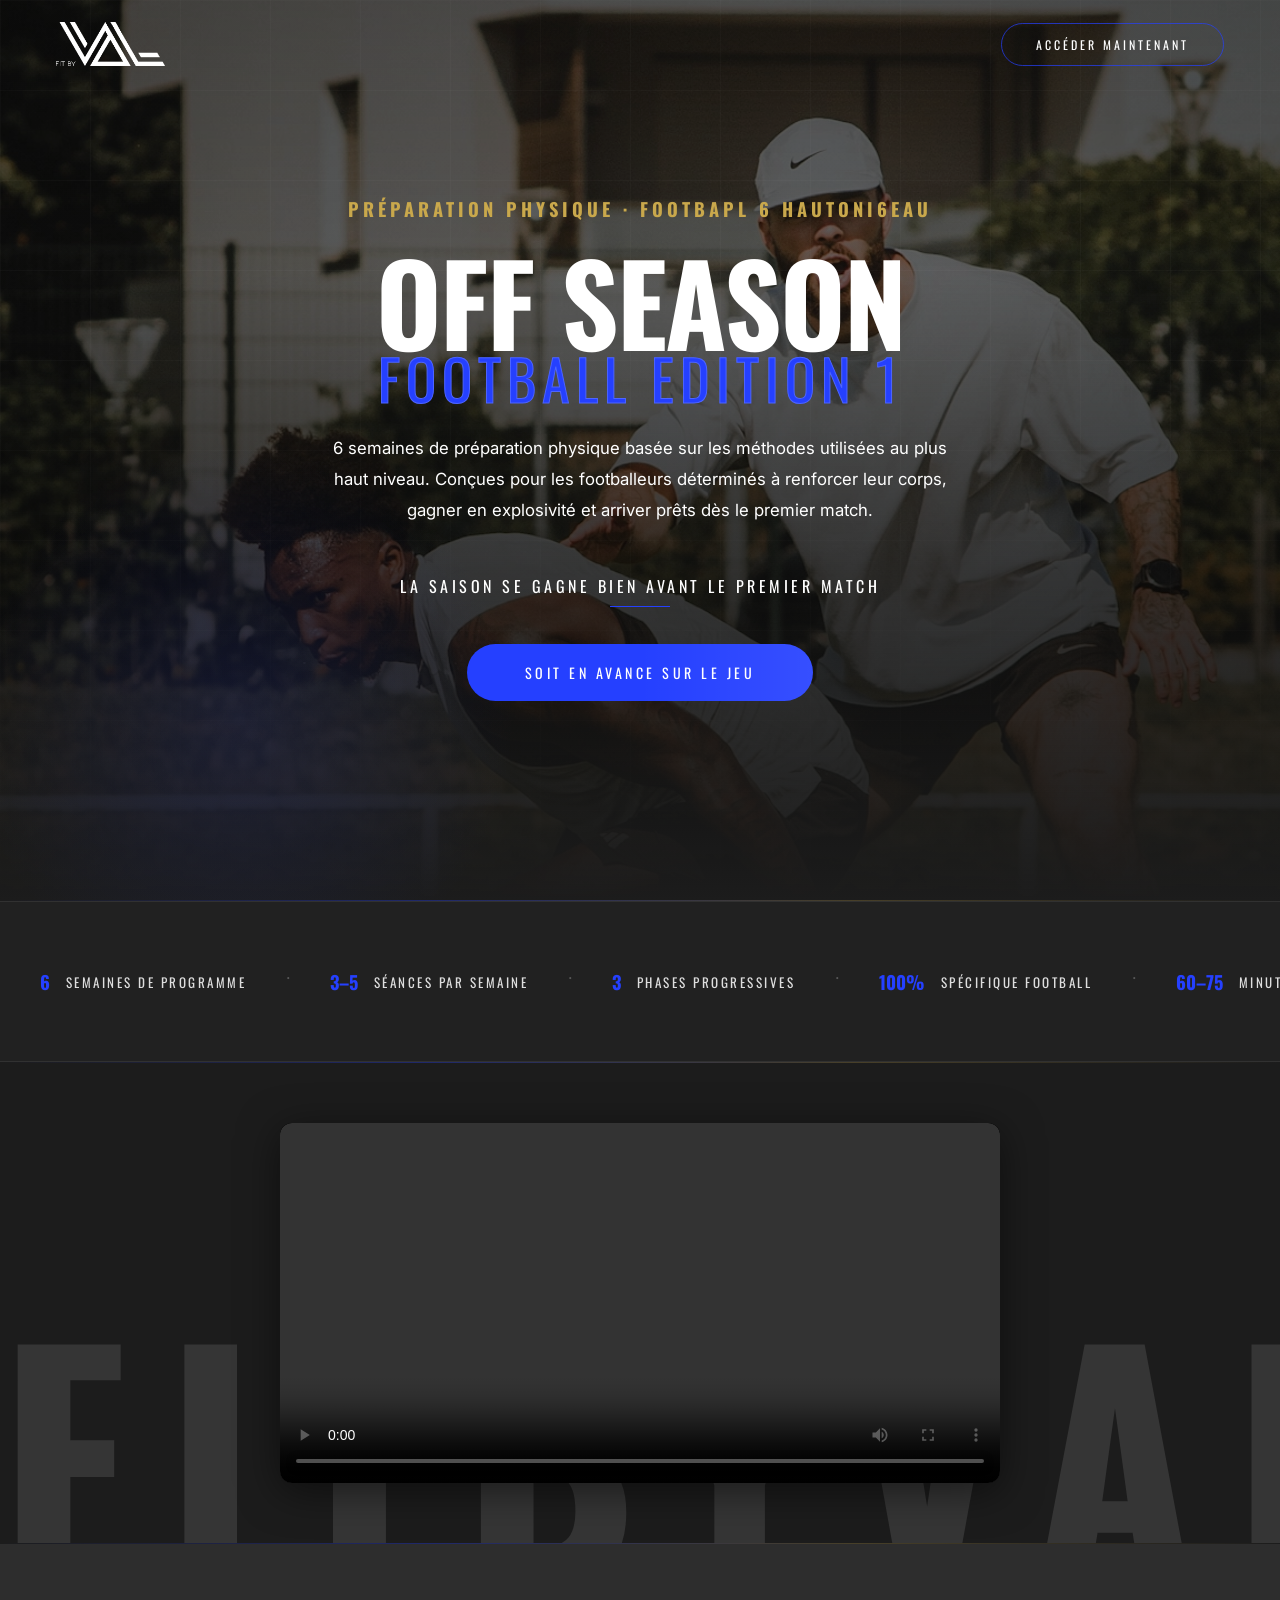
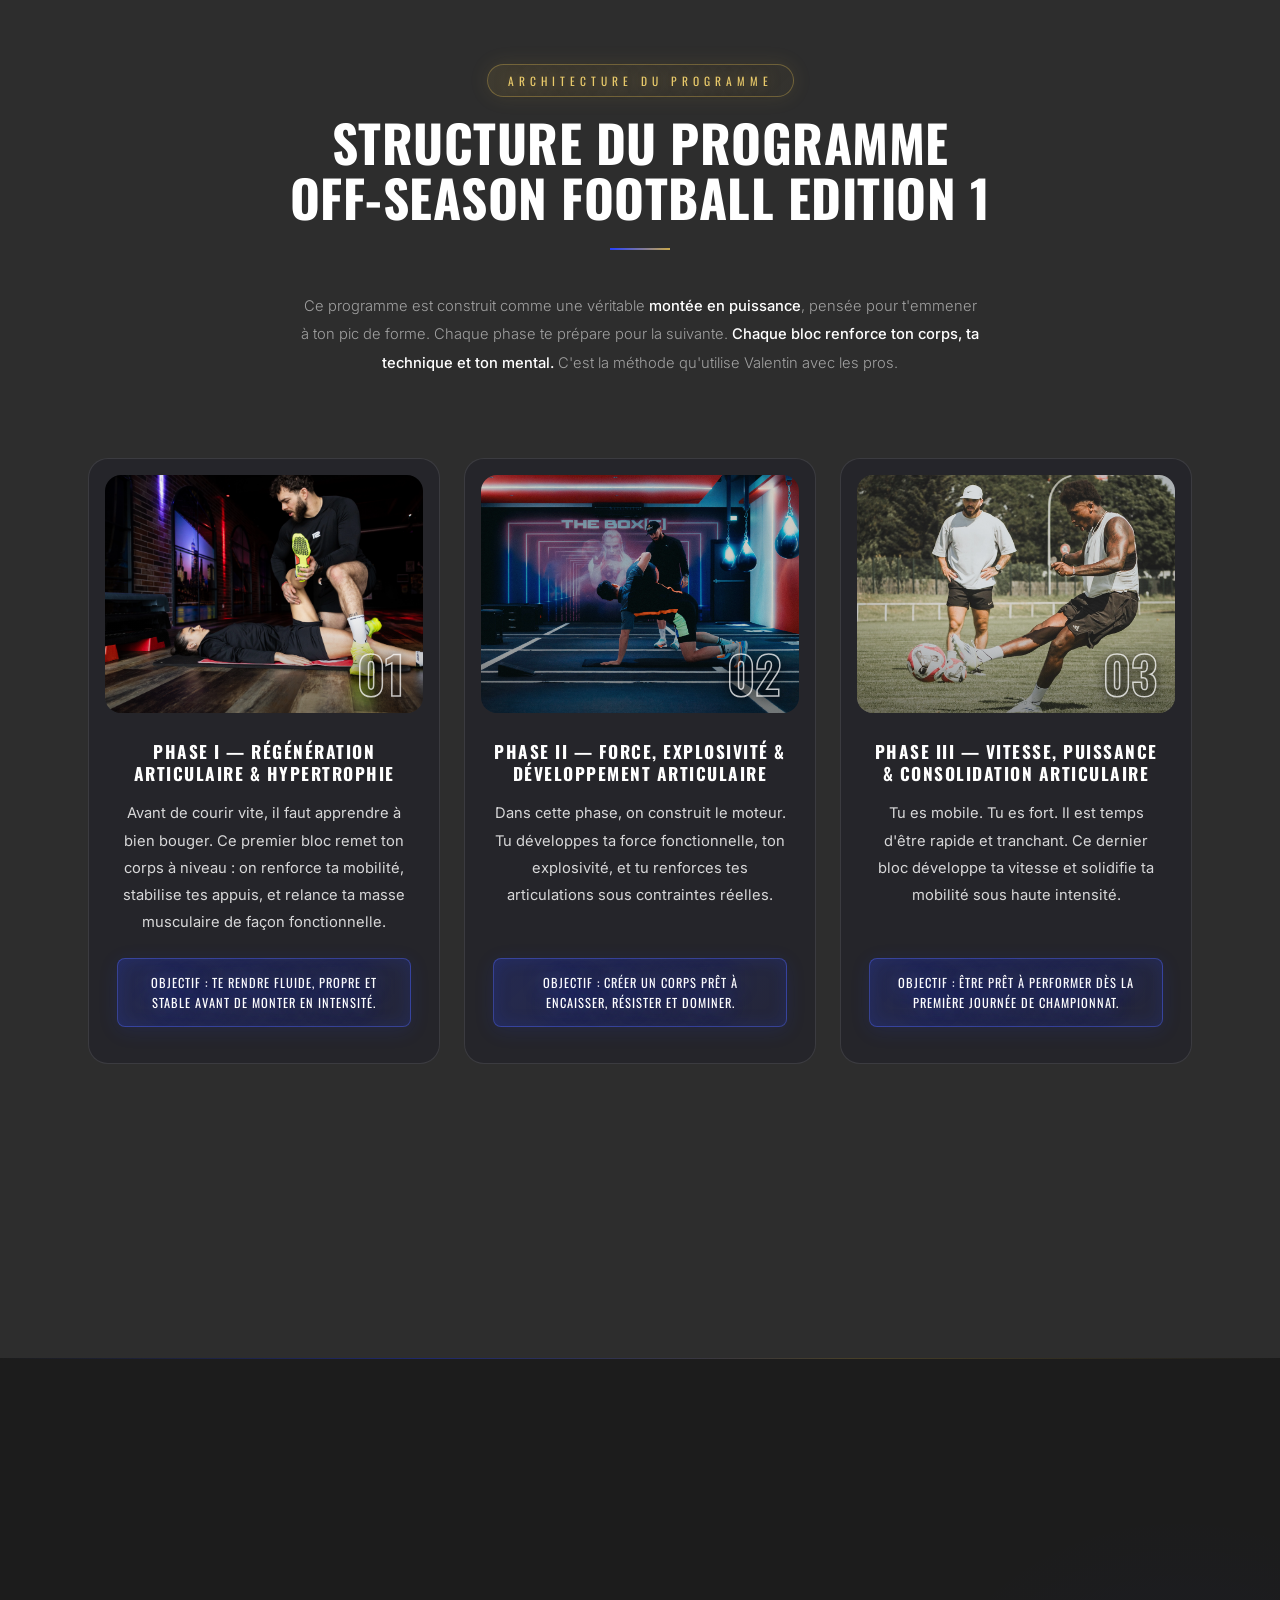
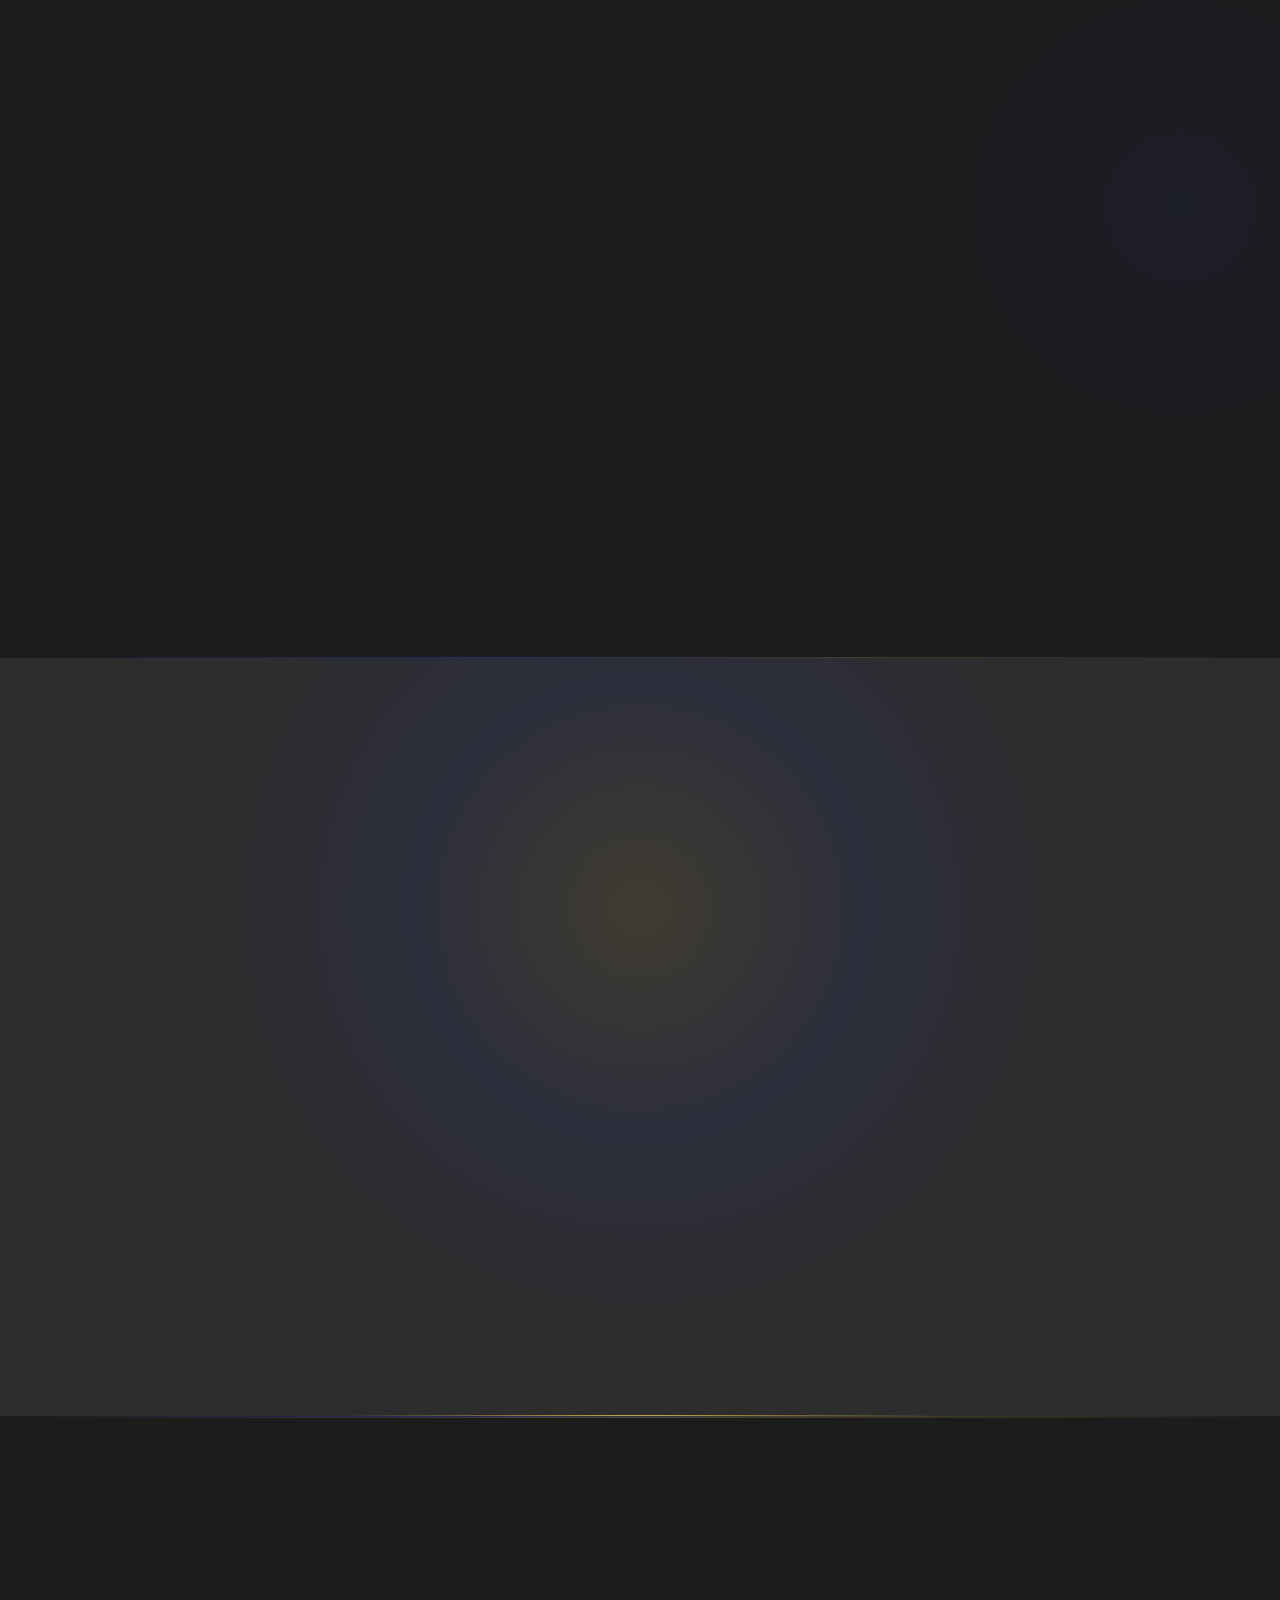
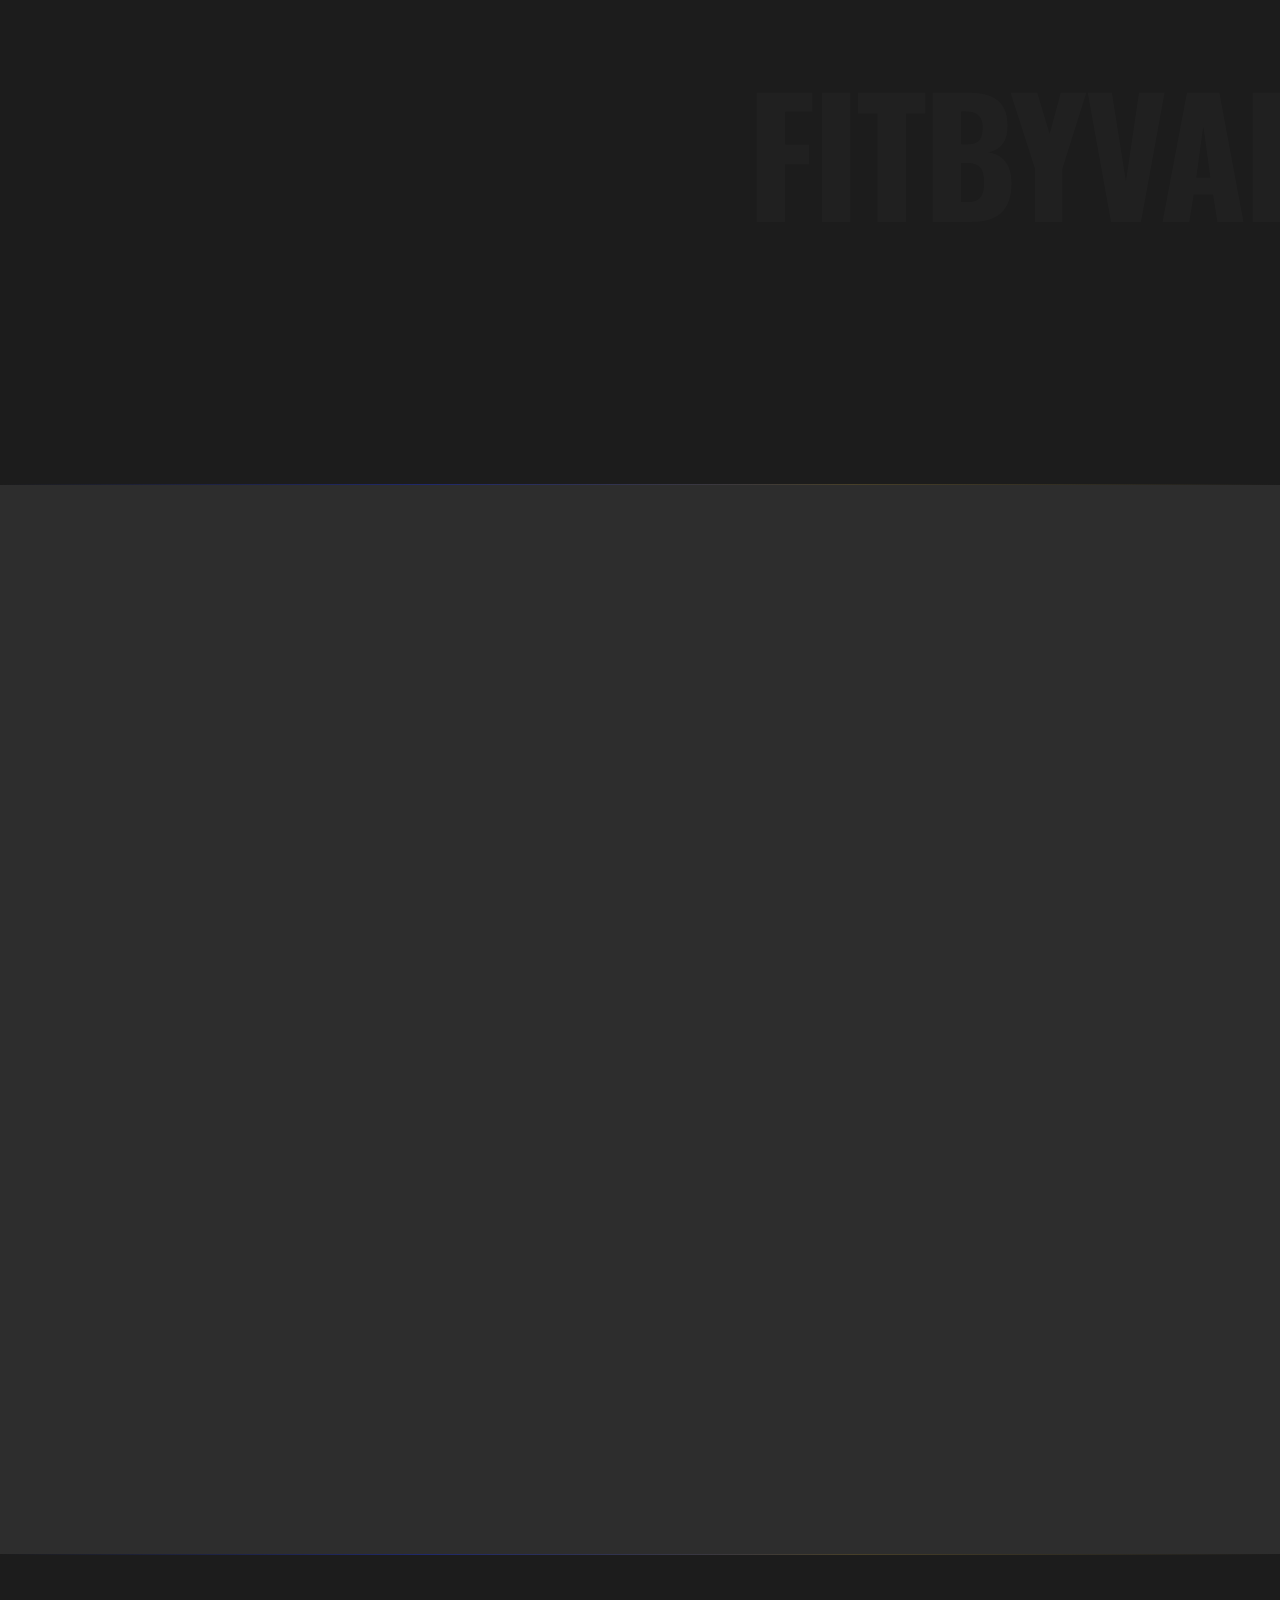
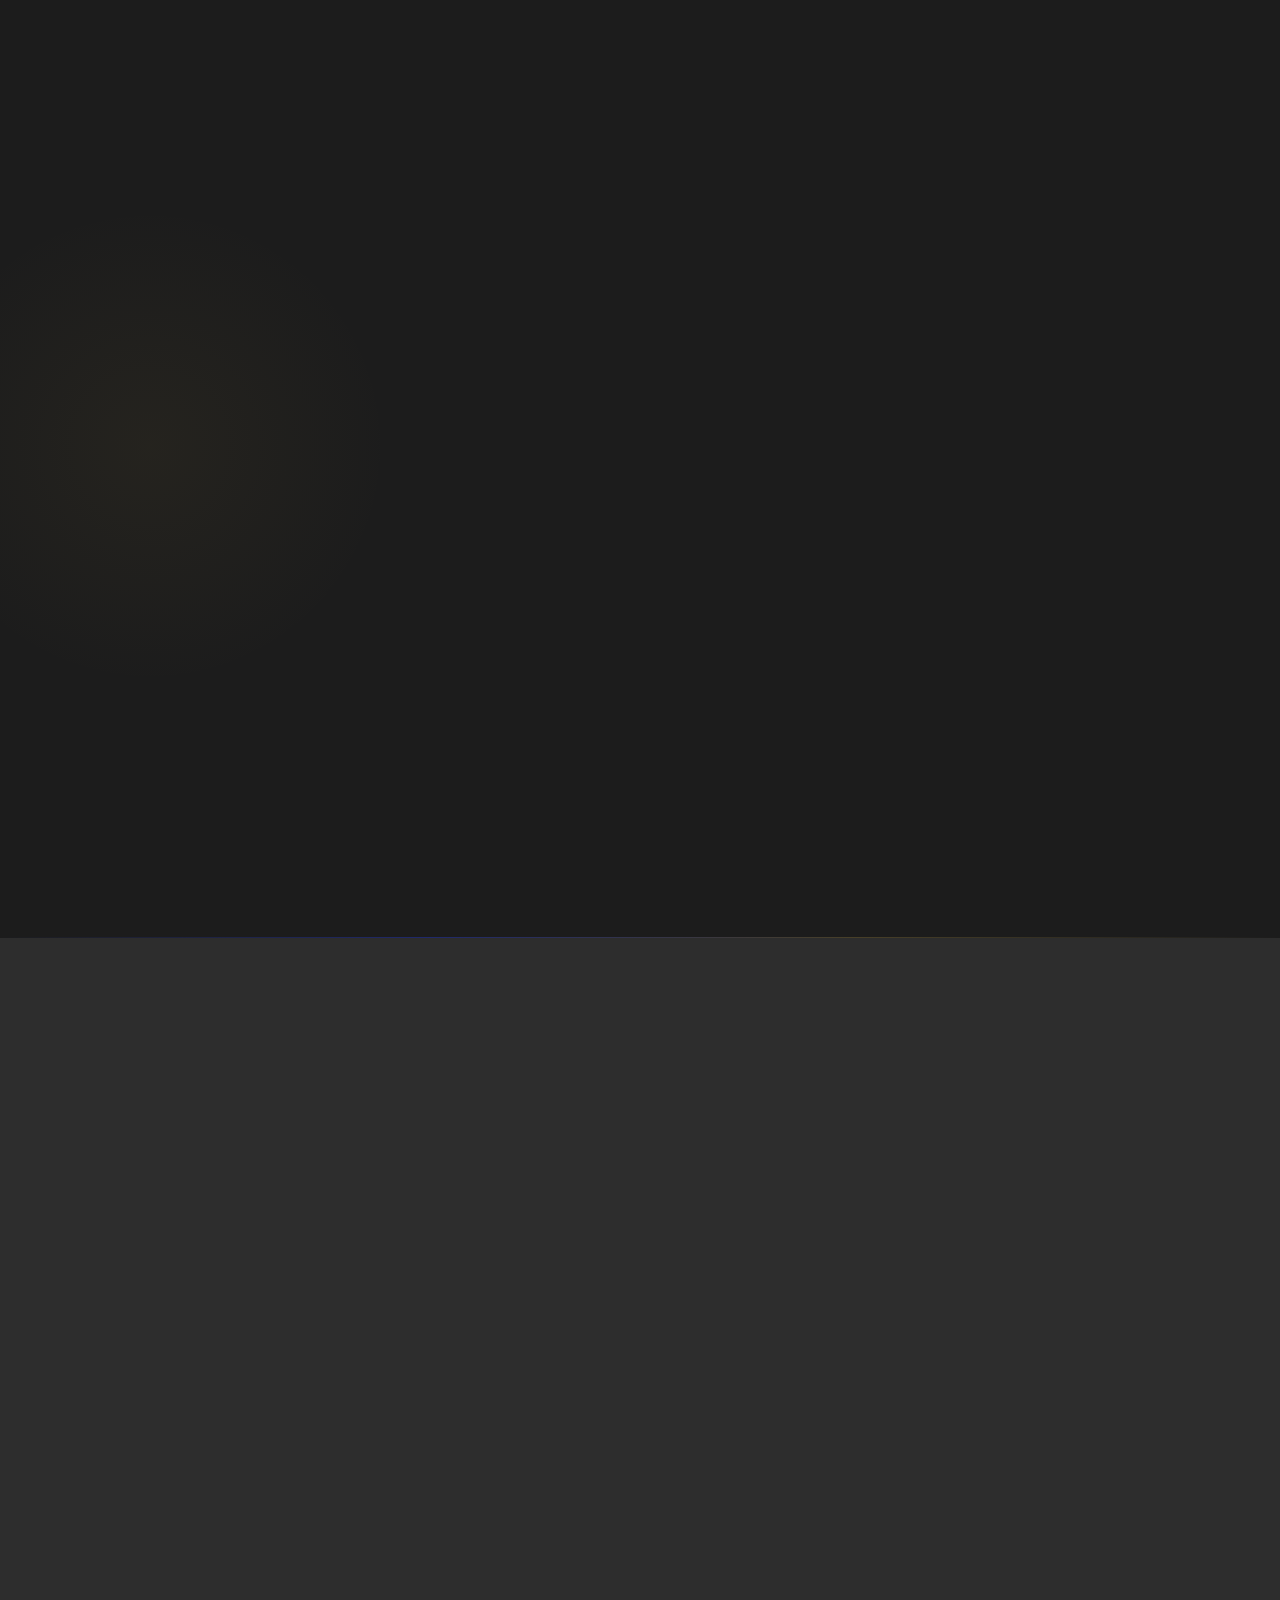
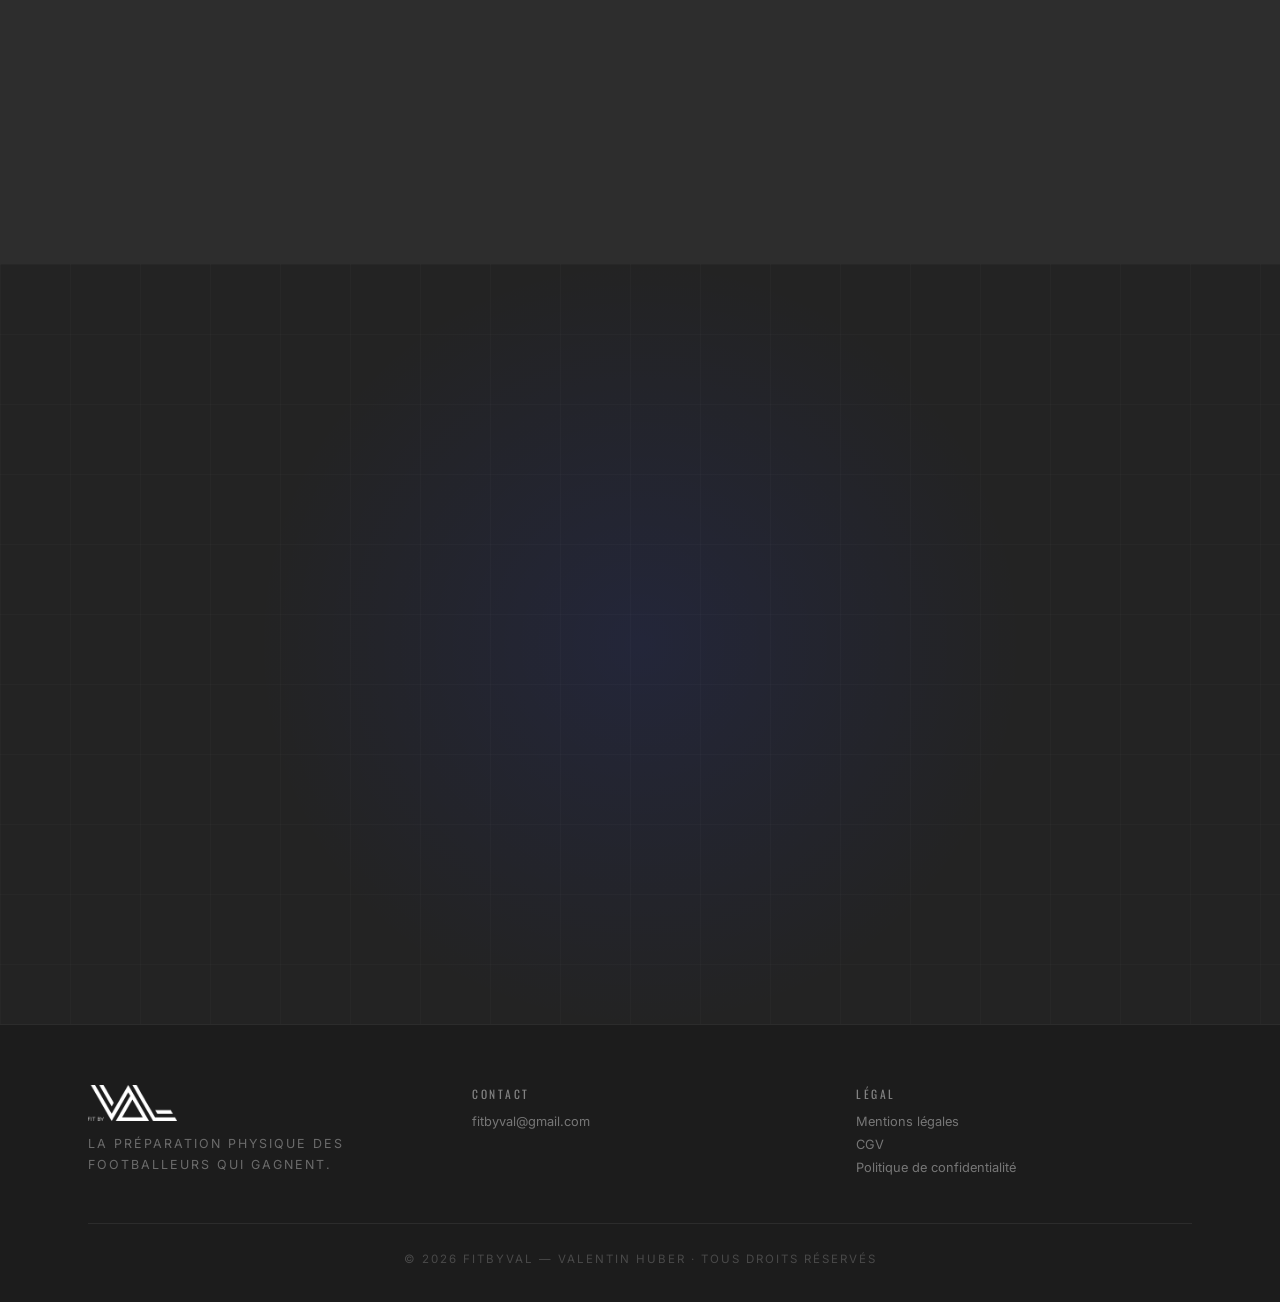
==== index.html @ 477895a4 "Initial commit — FITBYVAL OFF-SEASON Football Edition 1 Landing page complète avec HTML/CSS/JS, page" ====
<!DOCTYPE html>
<html lang="fr">
<head>
  <meta charset="UTF-8">
  <meta name="viewport" content="width=device-width, initial-scale=1.0">
  <title>OFF-SEASON Football Edition 1 — Programme Préparation Physique | FITBYVAL</title>
  <meta name="description" content="6 semaines de préparation physique football basée sur les méthodes des pros. Explosivité, force et vitesse pour dominer dès le premier match. La méthode FITBYVAL de Valentin Huber.">
  <link rel="canonical" href="https://fitbyval.com/">

  <!-- Open Graph -->
  <meta property="og:type" content="product">
  <meta property="og:title" content="OFF-SEASON Football Edition 1 — FITBYVAL">
  <meta property="og:description" content="6 semaines de préparation physique football. La méthode utilisée par des pros comme Mamadou Sarr (Chelsea) et Abakar Sylla. Explosivité, force et vitesse.">
  <meta property="og:image" content="https://fitbyval.com/fitbyval-preparation-physique-football.webp">
  <meta property="og:url" content="https://fitbyval.com/">
  <meta property="og:site_name" content="FITBYVAL">
  <meta property="og:locale" content="fr_FR">

  <!-- Twitter Card -->
  <meta name="twitter:card" content="summary_large_image">
  <meta name="twitter:title" content="OFF-SEASON Football Edition 1 — FITBYVAL">
  <meta name="twitter:description" content="6 semaines de préparation physique football. La méthode des pros par Valentin Huber.">
  <meta name="twitter:image" content="https://fitbyval.com/fitbyval-preparation-physique-football.webp">

  <link rel="preconnect" href="https://fonts.googleapis.com">
  <link rel="preconnect" href="https://fonts.gstatic.com" crossorigin>
  <link href="https://fonts.googleapis.com/css2?family=Oswald:wght@300;400;500;600;700&family=Inter:wght@300;400;500;600&display=swap" rel="stylesheet">
  <link rel="stylesheet" href="style.css">
</head>
<body>

<nav class="navbar" id="navbar">
  <a href="#" class="nav-logo"><img src="fit-by-val-logo.webp" alt="FitByVal" class="nav-logo-img"></a>
  <a href="https://fitbyval.podia.com/off-season-football-edition-1/buy" class="nav-cta">Accéder maintenant</a>
</nav>

<!-- ===== HERO ===== -->
<section class="hero">
  <div class="hero-bg"></div>
  <div class="hero-overlay"></div>
  <div class="hero-content">
    <p class="hero-eyebrow">Préparation Physique &middot; Football &middot; Haut Niveau</p>
    <h1 class="hero-title">
      OFF SEASON
      <span class="accent">Football Edition 1</span>
    </h1>
    <p class="hero-subtitle">
      6 semaines de préparation physique basée sur les méthodes utilisées au plus haut niveau. Conçues pour les footballeurs déterminés à renforcer leur corps, gagner en explosivité et arriver prêts dès le premier match.
    </p>
    <p class="hero-tagline">La saison se gagne bien avant le premier match</p>
    <div class="hero-cta-wrapper">
      <a href="https://fitbyval.podia.com/off-season-football-edition-1/buy" class="hero-cta">Soit en avance sur le jeu</a>
    </div>
  </div>
</section>

<div class="section-divider"></div>

<!-- ===== STATS TICKER ===== -->
<section class="stats-bar">
  <div class="stats-ticker">
    <div class="stats-ticker-inner">
      <span class="stats-ticker-item"><strong>6</strong>&nbsp;Semaines de programme</span>
      <span class="stats-ticker-sep">·</span>
      <span class="stats-ticker-item"><strong>3–5</strong>&nbsp;Séances par semaine</span>
      <span class="stats-ticker-sep">·</span>
      <span class="stats-ticker-item"><strong>3</strong>&nbsp;Phases progressives</span>
      <span class="stats-ticker-sep">·</span>
      <span class="stats-ticker-item"><strong>100%</strong>&nbsp;Spécifique Football</span>
      <span class="stats-ticker-sep">·</span>
      <span class="stats-ticker-item"><strong>60–75</strong>&nbsp;Minutes par séance</span>
      <span class="stats-ticker-sep">·</span>
      <span class="stats-ticker-item"><strong>∞</strong>&nbsp;Accès à vie</span>
      <span class="stats-ticker-sep">·</span>
    </div>
  </div>
</section>

<div class="section-divider"></div>

<!-- ===== INTRO VIDEO ===== -->
<section class="intro-video-section">
  <div class="container">
    <div class="intro-video-wrapper reveal">
      <video class="intro-video" controls preload="metadata" poster="">
        <source src="FACE CAM 3.mp4" type="video/mp4">
      </video>
    </div>
  </div>
</section>

<div class="section-divider"></div>

<!-- ===== STRUCTURE — Alternating editorial phases ===== -->
<section class="structure-section">
  <div class="container">

    <div class="structure-header reveal">
      <span class="section-label">Architecture du programme</span>
      <h2 class="section-title split-title">Structure du Programme<br>Off-Season Football Edition 1</h2>
      <div class="section-line center"></div>
      <p class="structure-description">
        Ce programme est construit comme une véritable <em>montée en puissance</em>, pensée pour t'emmener à ton pic de forme. Chaque phase te prépare pour la suivante. <em>Chaque bloc renforce ton corps, ta technique et ton mental.</em> C'est la méthode qu'utilise Valentin avec les pros.
      </p>
    </div>

    <div class="phases-grid">

      <div class="phase-card reveal-left reveal-delay-1">
        <div class="phase-img-wrapper">
          <img class="phase-img phase-img-1" src="fitbyval-phase1-regeneration-articulaire.webp" alt="Phase I — Régénération articulaire et hypertrophie football" loading="lazy">
          <div class="phase-number">01</div>
        </div>
        <div class="phase-content">
          <h3 class="phase-name">Phase I &mdash; Régénération Articulaire &amp; Hypertrophie</h3>
          <p class="phase-desc">Avant de courir vite, il faut apprendre à bien bouger. Ce premier bloc remet ton corps à niveau : on renforce ta mobilité, stabilise tes appuis, et relance ta masse musculaire de façon fonctionnelle.</p>
          <p class="phase-objective">Objectif : Te rendre fluide, propre et stable avant de monter en intensité.</p>
        </div>
      </div>

      <div class="phase-card reveal reveal-delay-2">
        <div class="phase-img-wrapper">
          <img class="phase-img phase-img-2" src="fitbyval-phase2-force-explosivite.webp" alt="Phase II — Force, explosivité et développement athlétique football" loading="lazy">
          <div class="phase-number">02</div>
        </div>
        <div class="phase-content">
          <h3 class="phase-name">Phase II &mdash; Force, Explosivité &amp; Développement Articulaire</h3>
          <p class="phase-desc">Dans cette phase, on construit le moteur. Tu développes ta force fonctionnelle, ton explosivité, et tu renforces tes articulations sous contraintes réelles.</p>
          <p class="phase-objective">Objectif : Créer un corps prêt à encaisser, résister et dominer.</p>
        </div>
      </div>

      <div class="phase-card reveal-right reveal-delay-3">
        <div class="phase-img-wrapper">
          <img class="phase-img phase-img-3" src="fitbyval-phase3-vitesse-puissance.webp" alt="Phase III — Vitesse, puissance et consolidation physique football" loading="lazy">
          <div class="phase-number">03</div>
        </div>
        <div class="phase-content">
          <h3 class="phase-name">Phase III &mdash; Vitesse, Puissance &amp; Consolidation Articulaire</h3>
          <p class="phase-desc">Tu es mobile. Tu es fort. Il est temps d'être rapide et tranchant. Ce dernier bloc développe ta vitesse et solidifie ta mobilité sous haute intensité.</p>
          <p class="phase-objective">Objectif : Être prêt à performer dès la première journée de championnat.</p>
        </div>
      </div>

    </div>

    <div class="phases-footer reveal">
      <p class="phases-footer-text">Fais la différence avant tout le monde</p>
      <a href="https://fitbyval.podia.com/off-season-football-edition-1/buy" class="cta-btn">Rejoins-nous maintenant</a>
    </div>

  </div>
</section>

<div class="section-divider"></div>

<!-- ===== WHY ===== -->
<section class="why-section">
  <div class="container">
    <div style="text-align:center" class="reveal">
      <span class="section-label">Les avantages</span>
      <h2 class="section-title split-title">Pourquoi choisir le programme<br>Off-Season Edition 1</h2>
      <div class="section-line center"></div>
    </div>
    <div class="why-grid">
      <div class="why-card reveal-scale">
        <div class="why-icon why-icon--green">
          <svg width="24" height="24" viewBox="0 0 24 24" fill="none" stroke="currentColor" stroke-width="2.5" stroke-linecap="round" stroke-linejoin="round"><path d="M22 11.08V12a10 10 0 1 1-5.93-9.14"/><polyline points="22 4 12 14.01 9 11.01"/></svg>
        </div>
        <h3 class="why-card-title">Méthode validée par les pros</h3>
        <p class="why-card-text">Préparation utilisée par des joueurs comme Mamadou Sarr, Abakar Sylla, Samir El Mourabet, Gaetan Weissbeck et bien d'autres.</p>
        <div class="why-card-footer">
          <span class="why-tag">Niveau élite</span>
          <span class="why-tag">Prouvé sur le terrain</span>
        </div>
      </div>
      <div class="why-card reveal-scale">
        <div class="why-icon why-icon--white">
          <svg width="24" height="24" viewBox="0 0 24 24" fill="none" stroke="currentColor" stroke-width="2" stroke-linecap="round" stroke-linejoin="round"><circle cx="12" cy="12" r="10"/><path d="M12 2a10 10 0 0 1 6.88 2.75L15 9l-3-1-3 1-3.88-4.25A10 10 0 0 1 12 2z"/><path d="M2.12 7.75L6 12l-1 4 4 2 3-2 3 2 4-2-1-4 3.88-4.25"/><path d="M6 12l3-2 3 1 3-1 3 2"/><path d="M9 10l-3 2M15 10l3 2M9 14l3 2 3-2"/></svg>
        </div>
        <h3 class="why-card-title">100% pensée pour le foot</h3>
        <p class="why-card-text">Mobilité, force, vitesse, endurance : tout est spécifique à ton poste et ton sport. Rien de générique, tout de pertinent.</p>
        <div class="why-card-footer">
          <span class="why-tag">Spécifique football</span>
          <span class="why-tag">Zéro générique</span>
        </div>
      </div>
      <div class="why-card reveal-scale">
        <div class="why-icon">
          <svg width="24" height="24" viewBox="0 0 24 24" fill="none" stroke="currentColor" stroke-width="2.5" stroke-linecap="round" stroke-linejoin="round"><rect x="3" y="3" width="7" height="7"/><rect x="14" y="3" width="7" height="7"/><rect x="14" y="14" width="7" height="7"/><rect x="3" y="14" width="7" height="7"/></svg>
        </div>
        <h3 class="why-card-title">Structuré, clair &amp; efficace</h3>
        <p class="why-card-text">Tout est fait pour que tu sois autonome, efficace et focus sur ce qui compte : être prêt physiquement et mentalement.</p>
        <div class="why-card-footer">
          <span class="why-tag">Autonomie totale</span>
          <span class="why-tag">Résultats mesurables</span>
        </div>
      </div>
    </div>
  </div>
</section>

<div class="section-divider"></div>

<!-- ===== BONUS ===== -->
<section class="bonus-section">
  <div class="bonus-spotlight"></div>
  <div class="container">
    <div class="bonus-inner">
      <div class="bonus-glass reveal-blur">
        <div class="bonus-badge-wrap">
          <span class="bonus-badge">
            <svg width="13" height="13" viewBox="0 0 24 24" fill="currentColor"><path d="M12 2l2.4 7.4H22l-6.2 4.5 2.4 7.4L12 17l-6.2 4.3 2.4-7.4L2 9.4h7.6z"/></svg>
            Bonus exclusif
          </span>
        </div>
        <h2 class="bonus-title">L'arme anti-blessure<br>pour les footballeurs</h2>
        <div class="bonus-divider"></div>
        <p class="bonus-text">
          Genoux fragiles, chevilles instables, ou encore ischios qui lâchent à la reprise ? Valentin partage tout son savoir de terrain sur les blessures les plus courantes. Comment les éviter, comment les réparer — exercices ciblés, routines précises, conseils de pros.
        </p>
        <div class="bonus-pills">
          <span class="bonus-pill">Genoux &amp; chevilles</span>
          <span class="bonus-pill">Ischios</span>
          <span class="bonus-pill">Prévention blessures</span>
          <span class="bonus-pill">Routines de récup</span>
        </div>
      </div>
    </div>
  </div>
</section>

<div class="section-divider"></div>

<!-- ===== COACH ===== -->
<section class="coach-section">
  <div class="container">
    <div class="coach-grid">
      <div class="coach-img-wrapper reveal-scale">
        <img class="coach-img" src="fitbyval-coach-valentin-huber.webp" alt="Valentin Huber — Coach préparation physique football FITBYVAL" loading="lazy">
      </div>
      <div class="reveal-right reveal-delay-2">
        <span class="coach-label">Valentin Huber — Préparateur Physique</span>
        <h2 class="coach-name split-title">Prépare-toi comme<br>un professionnel</h2>
        <div class="section-line"></div>
        <p class="coach-text">
          Depuis des années, Valentin Huber accompagne des footballeurs professionnels comme <strong>Mamadou Sarr, Abakar Sylla, Samir El Mourabet</strong> ou encore <strong>Eiji Kawashima</strong> dans leur préparation pré-saison. Pourquoi ? Parce qu'ils savent que <em>tout se joue maintenant</em>.
        </p>
        <p class="coach-text">
          Aujourd'hui, il met ce savoir au service de <strong>ta progression</strong>. Ce que tu tiens ici, c'est <strong>la méthode FITBYVAL</strong>, appliquée aux pros, rendue accessible à ceux qui ont <em>le mental pour l'appliquer</em>.
        </p>
        <p class="coach-text">Je t'invite à découvrir l'ensemble des footballeurs professionnels qui ont fait confiance à Valentin.</p>
        <blockquote class="coach-quote">&laquo;&nbsp;Le secret des pros ? Ils n'attendent pas la reprise pour se préparer.&nbsp;&raquo;</blockquote>
      </div>
    </div>
  </div>
</section>

<div class="section-divider"></div>

<!-- ===== FORMAT ===== -->
<section class="format-section">
  <div class="container">
    <div style="text-align:center" class="reveal">
      <span class="section-label">Ce qui t'attend</span>
      <h2 class="section-title split-title">Format du programme</h2>
      <div class="section-line center"></div>
      <p class="format-intro">Ce programme 100% axé <strong>prépa physique</strong> a été conçu pour te faire progresser avec des outils <strong>clairs, concrets et efficaces</strong>, directement inspirés des méthodes utilisées dans <strong>les plus grands clubs européens.</strong></p>
    </div>
    <div class="format-grid">
      <div class="format-card reveal-left reveal-delay-1">
        <div class="format-icon-wrapper">
          <svg class="format-icon" viewBox="0 0 24 24" fill="none" stroke="currentColor" stroke-width="1.5"><path d="M6 2h9l5 5v15a1 1 0 01-1 1H6a1 1 0 01-1-1V3a1 1 0 011-1z"/><path d="M14 2v6h6"/><path d="M9 13h6M9 17h4"/></svg>
        </div>
        <h3 class="format-card-title">eBook PDF complet</h3>
        <p class="format-card-text">Lisible sur smartphone, tablette ou ordinateur. Le plan complet des 6 semaines, les explications théoriques, les routines structurées, et les principes utilisés par les pros.</p>
      </div>
      <div class="format-card reveal reveal-delay-2">
        <div class="format-icon-wrapper">
          <svg class="format-icon" viewBox="0 0 24 24" fill="none" stroke="currentColor" stroke-width="1.5"><rect x="2" y="4" width="20" height="16" rx="2"/><polygon points="10,8 16,12 10,16"/></svg>
        </div>
        <h3 class="format-card-title">Tutoriels vidéo</h3>
        <p class="format-card-text">Des tutoriels vidéo pour chaque exercice : pour que tu saches exactement quoi faire, comment le faire, et à quelle intensité travailler.</p>
      </div>
      <div class="format-card reveal-right reveal-delay-3">
        <div class="format-icon-wrapper">
          <svg class="format-icon" viewBox="0 0 24 24" fill="none" stroke="currentColor" stroke-width="1.5"><path d="M12 2L2 7l10 5 10-5-10-5z"/><path d="M2 17l10 5 10-5"/><path d="M2 12l10 5 10-5"/></svg>
        </div>
        <h3 class="format-card-title">Tips &amp; astuces pro</h3>
        <p class="format-card-text">Routines de mobilité, conditionnement, activation, récupération, gestion des charges... Directement issues du haut niveau.</p>
      </div>
    </div>
    <p class="format-footer reveal">Chaque partie de l'eBook est <strong>cliquable et intuitive</strong>, te permettant de naviguer facilement entre la théorie, les vidéos et les sessions terrain.</p>
  </div>
</section>

<div class="section-divider"></div>

<!-- ===== TESTIMONIALS ===== -->
<section class="testimonials-section">
  <div class="container">
    <div style="text-align:center" class="reveal">
      <span class="section-label">Ils nous font confiance</span>
      <h2 class="section-title split-title">Faites confiance à ceux<br>qui nous font confiance</h2>
      <div class="section-line center"></div>
    </div>
    <div class="confiance-carousel reveal">
      <button class="confiance-arrow confiance-prev" aria-label="Précédent">
        <svg width="20" height="20" viewBox="0 0 24 24" fill="none" stroke="currentColor" stroke-width="2.5" stroke-linecap="round" stroke-linejoin="round"><polyline points="15 18 9 12 15 6"/></svg>
      </button>
      <div class="confiance-track-outer">
        <div class="confiance-track">
          <div class="confiance-slide">
            <div class="confiance-card">
              <div class="confiance-photo">
                <img src="abakar-sylla-rc-strasbourg.webp" alt="Abakar Sylla" loading="lazy">
              </div>
              <div class="confiance-banner">
                <div class="confiance-text">
                  <div class="confiance-name">Abakar Sylla</div>
                  <div class="confiance-club-name">RC Strasbourg Alsace</div>
                </div>
                <img src="Racing Club de Strasbourg.webp" alt="RC Strasbourg" class="confiance-club-logo">
              </div>
            </div>
          </div>
          <div class="confiance-slide">
            <div class="confiance-card">
              <div class="confiance-photo">
                <img src="mamadou-sarr-chelsea.webp" alt="Mamadou Sarr" loading="lazy">
              </div>
              <div class="confiance-banner">
                <div class="confiance-text">
                  <div class="confiance-name">Mamadou Sarr</div>
                  <div class="confiance-club-name">Chelsea Football Club</div>
                </div>
                <img src="Chelsea Football Club.webp" alt="Chelsea FC" class="confiance-club-logo">
              </div>
            </div>
          </div>
          <div class="confiance-slide">
            <div class="confiance-card">
              <div class="confiance-photo">
                <img src="gaetan-weissbeck-apollon-limassol.webp" alt="Gaetan Weissbeck" loading="lazy">
              </div>
              <div class="confiance-banner">
                <div class="confiance-text">
                  <div class="confiance-name">Gaetan Weissbeck</div>
                  <div class="confiance-club-name">Apollon Limassol FC</div>
                </div>
                <img src="Apollon Limassol Football Club.webp" alt="Apollon Limassol" class="confiance-club-logo">
              </div>
            </div>
          </div>
          <div class="confiance-slide">
            <div class="confiance-card">
              <div class="confiance-photo">
                <img src="samir-el-mourabet-rc-strasbourg.webp" alt="Samir El Mourabet" loading="lazy">
              </div>
              <div class="confiance-banner">
                <div class="confiance-text">
                  <div class="confiance-name">Samir El Mourabet</div>
                  <div class="confiance-club-name">RC Strasbourg Alsace</div>
                </div>
                <img src="Racing Club de Strasbourg.webp" alt="RC Strasbourg" class="confiance-club-logo">
              </div>
            </div>
          </div>
          <div class="confiance-slide">
            <div class="confiance-card">
              <div class="confiance-photo">
                <img src="Anthony_Caci.webp" alt="Anthony Caci" loading="lazy">
              </div>
              <div class="confiance-banner">
                <div class="confiance-text">
                  <div class="confiance-name">Anthony Caci</div>
                  <div class="confiance-club-name">FSV Mayence 05</div>
                </div>
                <img src="FSV_Mayence_05.webp" alt="FSV Mayence 05" class="confiance-club-logo">
              </div>
            </div>
          </div>
          <div class="confiance-slide">
            <div class="confiance-card">
              <div class="confiance-photo">
                <img src="Stephane_Bahoken.webp" alt="Stéphane Bahoken" loading="lazy">
              </div>
              <div class="confiance-banner">
                <div class="confiance-text">
                  <div class="confiance-name">Stéphane Bahoken</div>
                  <div class="confiance-club-name">Qyzyljar Petropavlovsk</div>
                </div>
                <img src="Qyzyljar_Petropavlovsk.webp" alt="Qyzyljar Petropavlovsk" class="confiance-club-logo">
              </div>
            </div>
          </div>
          <div class="confiance-slide">
            <div class="confiance-card">
              <div class="confiance-photo">
                <img src="Moïse Sahi Dion.webp" alt="Moïse Sahi Dion" loading="lazy" style="object-position: center 65%;">
              </div>
              <div class="confiance-banner">
                <div class="confiance-text">
                  <div class="confiance-name">Moïse Sahi Dion</div>
                  <div class="confiance-club-name">FC Annecy</div>
                </div>
                <img src="FC_Annecy.webp" alt="FC Annecy" class="confiance-club-logo">
              </div>
            </div>
          </div>
        </div>
      </div>
      <button class="confiance-arrow confiance-next" aria-label="Suivant">
        <svg width="20" height="20" viewBox="0 0 24 24" fill="none" stroke="currentColor" stroke-width="2.5" stroke-linecap="round" stroke-linejoin="round"><polyline points="9 18 15 12 9 6"/></svg>
      </button>
    </div>
  </div>
</section>

<div class="section-divider"></div>

<!-- ===== FAQ ===== -->
<section class="faq-section">
  <div class="container">
    <div style="text-align:center" class="reveal">
      <span class="section-label">Questions fréquentes</span>
      <h2 class="section-title split-title">Foire aux questions</h2>
      <div class="section-line center"></div>
    </div>
    <div class="faq-list">

      <div class="faq-item reveal-right reveal-delay-1">
        <button class="faq-question">
          <span>À qui s'adresse ce programme ?</span>
          <span class="faq-toggle">+</span>
        </button>
        <div class="faq-answer">
          <p>Ce programme est conçu pour les joueurs de foot motivés, qu'ils soient amateurs ambitieux, semi-pros ou pros, hommes ou femmes. Tu veux arriver prêt(e) physiquement, éviter les blessures et dominer dès les premiers matchs ? Ce programme est pour toi.</p>
        </div>
      </div>

      <div class="faq-item reveal-right reveal-delay-2">
        <button class="faq-question">
          <span>Quel est le rythme d'entraînement ?</span>
          <span class="faq-toggle">+</span>
        </button>
        <div class="faq-answer">
          <p>Tu auras 3 séances par semaine, réparties sur 6 semaines. Chaque séance est pensée pour maximiser ta progression sans surcharger ton emploi du temps.</p>
        </div>
      </div>

      <div class="faq-item reveal-right reveal-delay-3">
        <button class="faq-question">
          <span>Puis-je coupler le programme à mes entraînements collectifs ?</span>
          <span class="faq-toggle">+</span>
        </button>
        <div class="faq-answer">
          <p>Oui, tant que tu organises bien ta semaine. Ce programme est pensé pour être autonome, mais il peut aussi compléter une reprise en club ou un travail technique individuel.</p>
        </div>
      </div>

      <div class="faq-item reveal-right reveal-delay-4">
        <button class="faq-question">
          <span>Puis-je suivre le programme chez moi ?</span>
          <span class="faq-toggle">+</span>
        </button>
        <div class="faq-answer">
          <p>Oui, à condition d'avoir le matériel nécessaire. Tu auras besoin, selon les phases, d'haltères, kettlebells, barre, ou machines de base. Que ce soit en salle ou chez toi, tu dois pouvoir charger.</p>
        </div>
      </div>

      <div class="faq-item reveal-right reveal-delay-5">
        <button class="faq-question">
          <span>Combien de temps durent les séances ?</span>
          <span class="faq-toggle">+</span>
        </button>
        <div class="faq-answer">
          <p>Chaque séance dure environ 60 à 75 minutes. Tu auras des vidéos explicatives, des consignes claires, et un plan précis pour optimiser chaque minute passée à t'entraîner.</p>
        </div>
      </div>

      <div class="faq-item reveal-right">
        <button class="faq-question">
          <span>Combien de temps ai-je accès au programme ?</span>
          <span class="faq-toggle">+</span>
        </button>
        <div class="faq-answer">
          <p>Une fois inscrit, tu as accès à vie. Tu pourras le refaire chaque été, ou l'utiliser comme base de travail à d'autres moments de ta saison comme lors de ta trêve hivernale.</p>
        </div>
      </div>

    </div>
  </div>
</section>

<!-- ===== FINAL CTA ===== -->
<section class="final-cta" id="cta-final">
  <div class="container reveal-scale">
    <span class="section-label">C'est le moment</span>
    <h2 class="section-title">Soit en avance<br>sur le jeu</h2>
    <div class="section-line center"></div>
    <p class="final-cta-desc">Rejoins les footballeurs qui préparent leur saison avec la méthode FITBYVAL.<br>6 semaines pour transformer ton corps et dominer dès le premier match.</p>
    <a href="https://fitbyval.podia.com/off-season-football-edition-1/buy" class="final-btn">Accéder au programme — 497 €</a>
  </div>
</section>

<footer>
  <div class="container">
    <div class="footer-grid">
      <div class="footer-brand">
        <img src="fit-by-val-logo.webp" alt="FitByVal" class="footer-logo">
        <p class="footer-tagline">La préparation physique des footballeurs qui gagnent.</p>
      </div>
      <div class="footer-contact">
        <p class="footer-heading">Contact</p>
        <a href="mailto:fitbyval@gmail.com" class="footer-link">fitbyval@gmail.com</a>
      </div>
      <div class="footer-legal">
        <p class="footer-heading">Légal</p>
        <a href="mentions-legales.html" class="footer-link">Mentions légales</a>
        <a href="cgv.html" class="footer-link">CGV</a>
        <a href="confidentialite.html" class="footer-link">Politique de confidentialité</a>
      </div>
    </div>
    <div class="footer-bottom">
      <p>&copy; 2026 FITBYVAL &mdash; Valentin Huber &middot; Tous droits réservés</p>
    </div>
  </div>
</footer>


<script src="script.js"></script>
</body>
</html>
---- style.css ----
/* ===== RESET & VARIABLES ===== */
*,*::before,*::after { margin:0; padding:0; box-sizing:border-box; }

:root {
  --black:   #1c1c1c;
  --dark:    #232323;
  --darker:  #282828;
  --panel:   #212121;
  --surface: #2d2d2d;
  --white:   #ffffff;
  --accent:  #2540ff;
  --accent2: #4e65ff;
  --gold:    #c9a84c;
  --gold2:   #e5c87a;
  --muted:   rgba(255,255,255,.55);
  --border:  rgba(255,255,255,.07);
  --ease:    cubic-bezier(.25,.46,.45,.94);
  --spring:  cubic-bezier(.34,1.56,.64,1);
  --hard:    cubic-bezier(.77,0,.175,1);
}

html { scroll-behavior:smooth; font-size:16px; }

body {
  font-family:'Inter',sans-serif;
  background:var(--black);
  color:var(--white);
  overflow-x:hidden;
  -webkit-font-smoothing:antialiased;
  -moz-osx-font-smoothing:grayscale;
}

::-webkit-scrollbar { width:5px; }
::-webkit-scrollbar-track { background:var(--black); }
::-webkit-scrollbar-thumb { background:linear-gradient(var(--accent),var(--gold)); border-radius:3px; }

/* ===== KEYFRAMES ===== */
@keyframes fadeUp    { from{opacity:0;transform:translateY(50px)}    to{opacity:1;transform:none} }
@keyframes fadeIn    { from{opacity:0}                               to{opacity:1} }
@keyframes float     { 0%,100%{transform:translateY(0)} 50%{transform:translateY(-9px)} }
@keyframes pulse     { 0%,100%{box-shadow:0 0 0 0 rgba(37,64,255,.45)} 50%{box-shadow:0 0 0 22px rgba(37,64,255,0)} }
@keyframes marquee   { from{transform:translateX(0)} to{transform:translateX(-50%)} }
@keyframes marquee-video-reverse { from{transform:translateX(-50%) translateY(-50%)} to{transform:translateX(0) translateY(-50%)} }
@keyframes shimmer   { 0%{background-position:-200% center} 100%{background-position:200% center} }
@keyframes glowPulse { 0%,100%{opacity:.4} 50%{opacity:1} }
@keyframes particleFloat {
  0%   { transform:translateY(0) translateX(0);opacity:0 }
  15%  { opacity:1 }
  85%  { opacity:1 }
  100% { transform:translateY(-130px) translateX(20px);opacity:0 }
}
@keyframes lineIn    { from{width:0} to{width:60px} }
@keyframes wordIn    { from{transform:translateY(100%)} to{transform:translateY(0)} }
@keyframes borderSpin {
  from { background-position: 0% 50%; }
  to   { background-position: 200% 50%; }
}

/* ===== SCROLL PROGRESS ===== */
.scroll-progress {
  position:fixed; top:0; left:0; height:2px; z-index:9999; width:0%;
  background:linear-gradient(90deg,var(--accent),var(--gold),var(--accent2));
  background-size:200% 100%;
  animation:shimmer 3s linear infinite;
  transition:width .08s linear;
}

/* ===== MULTI-DIRECTION REVEALS ===== */
.reveal {
  opacity:0;
  transform:translateY(55px);
  transition:opacity .9s var(--ease), transform .9s var(--ease);
}
.reveal-left {
  opacity:0;
  transform:translateX(-70px);
  transition:opacity .9s var(--ease), transform .9s var(--ease);
}
.reveal-right {
  opacity:0;
  transform:translateX(70px);
  transition:opacity .9s var(--ease), transform .9s var(--ease);
}
.reveal-scale {
  opacity:0;
  transform:scale(.88);
  transition:opacity .9s var(--ease), transform .9s var(--ease);
}
.reveal-blur {
  opacity:0;
  filter:blur(14px);
  transform:translateY(25px);
  transition:opacity 1s var(--ease), transform 1s var(--ease), filter 1s var(--ease);
}

/* Clip-path curtain from left */
.reveal-clip {
  clip-path:inset(0 100% 0 0);
  transition:clip-path 1.15s var(--hard);
}
/* Clip-path curtain from right */
.reveal-clip-r {
  clip-path:inset(0 0 0 100%);
  transition:clip-path 1.15s var(--hard);
}
/* Clip-path from bottom */
.reveal-clip-up {
  clip-path:inset(100% 0 0 0);
  transition:clip-path 1s var(--hard);
}

.reveal.active,
.reveal-left.active,
.reveal-right.active,
.reveal-scale.active { opacity:1; transform:none; }

.reveal-blur.active  { opacity:1; transform:none; filter:blur(0); }

.reveal-clip.active,
.reveal-clip-r.active,
.reveal-clip-up.active { clip-path:inset(0 0 0 0); }

.reveal-delay-1 { transition-delay:.12s; }
.reveal-delay-2 { transition-delay:.26s; }
.reveal-delay-3 { transition-delay:.40s; }
.reveal-delay-4 { transition-delay:.54s; }
.reveal-delay-5 { transition-delay:.68s; }

/* ===== SPLIT TITLE ===== */
.word-wrap {
  display:inline-block;
  overflow:hidden;
  vertical-align:bottom;
}
.word {
  display:inline-block;
  transform:translateY(110%);
  transition:transform .8s var(--hard);
}
.word.active { transform:translateY(0); }

/* ===== NAVBAR ===== */
.navbar {
  position:fixed; top:0; left:0; width:100%;
  z-index:100; padding:22px 56px;
  display:flex; justify-content:space-between; align-items:center;
  transition:all .45s var(--ease);
}
.navbar.scrolled {
  background:rgba(8,8,8,.93);
  backdrop-filter:blur(24px) saturate(180%);
  padding:14px 56px;
  border-bottom:1px solid var(--border);
}
.nav-logo { text-decoration:none; display:flex; align-items:center; }
.nav-logo-img { height:44px; width:auto; object-fit:contain; transition:height .4s; }
.navbar.scrolled .nav-logo-img { height:36px; }

.nav-cta {
  font-family:'Oswald',sans-serif;
  font-size:.75rem; letter-spacing:3px; text-transform:uppercase;
  padding:12px 34px;
  border:1px solid rgba(37,64,255,.7);
  color:var(--white); text-decoration:none;
  border-radius:60px;
  position:relative; overflow:hidden;
  transition:color .4s;
}
.nav-cta::before {
  content:''; position:absolute; inset:0;
  background:var(--accent);
  transform:translateX(-102%);
  transition:transform .45s var(--hard);
  z-index:-1;
}
.nav-cta:hover::before { transform:translateX(0); }
.nav-cta:hover { border-color:var(--accent); }

/* ===== HERO ===== */
.hero {
  position:relative; min-height:100vh;
  display:flex; align-items:center; justify-content:center; text-align:center;
  overflow:hidden;
}

/* Subtle grid overlay */
.hero::before {
  content:''; position:absolute; inset:0; z-index:1;
  background-image:
    linear-gradient(rgba(255,255,255,.025) 1px, transparent 1px),
    linear-gradient(90deg, rgba(255,255,255,.025) 1px, transparent 1px);
  background-size:90px 90px;
  pointer-events:none;
}

.hero-bg {
  position:absolute; inset:0;
  background:url('fitbyval-preparation-physique-football.webp') center 40% / cover no-repeat;
  filter:brightness(.42) saturate(1.1);
  will-change:transform;
}

.hero-overlay {
  position:absolute; inset:0;
  background:linear-gradient(180deg,
    rgba(8,8,8,.2) 0%,
    rgba(8,8,8,.05) 30%,
    rgba(8,8,8,.5) 65%,
    var(--black) 100%
  );
  z-index:1;
}

/* Accent glow bottom-left */
.hero::after {
  content:''; position:absolute; bottom:-120px; left:-60px; z-index:1;
  width:600px; height:600px; border-radius:50%;
  background:radial-gradient(circle, rgba(37,64,255,.12) 0%, transparent 65%);
  pointer-events:none;
}

.hero-content {
  position:relative; z-index:2;
  max-width:940px; padding:0 36px;
  margin:0 auto;
  display:flex; flex-direction:column; align-items:center;
  text-align:center;
  width:100%;
}

.hero-eyebrow {
  font-family:'Oswald',sans-serif;
  font-size:1.15rem; letter-spacing:4px; text-transform:uppercase;
  font-weight:700; color:var(--gold); margin-bottom:26px;
  animation:fadeIn 1s .3s both;
}

.hero-title {
  font-family:'Oswald',sans-serif;
  font-size:clamp(3.2rem, 9vw, 7rem);
  font-weight:700; text-transform:uppercase;
  line-height:.93; letter-spacing:-2px;
  margin-bottom:28px;
  animation:fadeUp .9s .5s both;
}

.hero-title .accent {
  color:var(--accent);
  display:block;
  font-size:clamp(1.8rem, 4.5vw, 3.5rem);
  letter-spacing:6px; font-weight:400;
  -webkit-text-stroke:1px var(--accent2);
}

.hero-subtitle {
  font-size:1.05rem; font-weight:400; line-height:1.85;
  color:var(--white); max-width:640px; margin:0 auto 16px;
  animation:fadeUp .9s .7s both;
}

.hero-tagline {
  font-family:'Oswald',sans-serif;
  font-size:1rem; letter-spacing:3.5px; text-transform:uppercase;
  margin-top:32px; display:inline-block;
  animation:fadeUp .9s .9s both;
  position:relative;
}
.hero-tagline::after {
  content:''; position:absolute; bottom:-9px; left:50%; transform:translateX(-50%);
  width:50px; height:1px; background:var(--accent);
  animation:lineIn .6s 1.6s both;
}

.hero-price {
  font-family:'Oswald',sans-serif;
  font-size:3rem; font-weight:700;
  color:var(--white); margin-top:28px;
  animation:fadeUp .9s 1s both;
  letter-spacing:-1px;
}

.hero-cta-wrapper { margin-top:46px; animation:fadeUp .9s 1.1s both; }

.hero-cta {
  display:inline-block;
  font-family:'Oswald',sans-serif;
  font-size:.88rem; letter-spacing:3.5px; text-transform:uppercase;
  padding:18px 58px;
  background:var(--accent); color:var(--white);
  text-decoration:none; border-radius:60px;
  position:relative; overflow:hidden;
  animation:pulse 2.5s infinite 2.2s;
  transition:background .4s, box-shadow .4s;
}
.hero-cta::before {
  content:''; position:absolute; inset:0;
  background:linear-gradient(90deg, transparent 25%, rgba(255,255,255,.08) 50%, transparent 75%);
  background-size:200% 100%;
  animation:shimmer 2.5s linear infinite;
}
.hero-cta:hover {
  background:var(--accent2);
  box-shadow:0 20px 50px rgba(37,64,255,.4);
}

/* Particles */
.hero-particle {
  position:absolute; background:var(--white); border-radius:50%;
  animation:particleFloat linear infinite; pointer-events:none;
}

.scroll-indicator {
  position:absolute; bottom:44px; left:50%; transform:translateX(-50%);
  display:flex; flex-direction:column; align-items:center; gap:9px;
  opacity:.45; animation:float 2.2s infinite; z-index:2;
}
.scroll-indicator span {
  font-size:.58rem; letter-spacing:4px; text-transform:uppercase;
}
.scroll-line {
  width:1px; height:44px;
  background:linear-gradient(to bottom, var(--white), transparent);
}

/* ===== GLOBAL SECTION ===== */
section { padding:120px 0; position:relative; }

.container { max-width:1200px; margin:0 auto; padding:0 48px; }

.section-label {
  font-family:'Oswald',sans-serif;
  font-size:.72rem; letter-spacing:5px; text-transform:uppercase;
  color:#e8c96a;
  margin-bottom:18px; display:inline-block;
  padding:7px 20px;
  border:1px solid rgba(201,168,76,.4);
  border-radius:40px;
  background:linear-gradient(135deg, rgba(201,168,76,.12) 0%, rgba(201,168,76,.04) 100%);
  box-shadow:0 0 20px rgba(201,168,76,.12);
  text-shadow:0 0 14px rgba(201,168,76,.5);
}

.section-title {
  font-family:'Oswald',sans-serif;
  font-size:clamp(2rem, 4vw, 3.4rem);
  font-weight:700; text-transform:uppercase;
  letter-spacing:.5px; line-height:1.08; margin-bottom:22px;
}

.section-line {
  width:60px; height:2px;
  background:linear-gradient(90deg,var(--accent),var(--gold));
  margin-bottom:42px;
}
.section-line.center { margin-left:auto; margin-right:auto; }
.section-line.animated { width:0; transition:width 1s .3s var(--ease); }
.section-line.animated.active { width:60px; }

/* Section divider */
.section-divider {
  height:1px;
  background:linear-gradient(90deg,transparent,rgba(37,64,255,.35),rgba(201,168,76,.25),transparent);
}

/* ===== STATS BAR ===== */
.stats-bar {
  background:var(--panel);
  border-top:1px solid var(--border);
  border-bottom:1px solid var(--border);
  overflow:hidden;
  padding:60px 0;
}
.stats-ticker { overflow:hidden; padding:6px 0; }
.stats-ticker-inner {
  display:inline-flex; animation:marquee 30s linear infinite reverse;
}
.stats-ticker-item {
  display:inline-flex; align-items:center; gap:10px;
  padding:0 40px;
  font-family:'Oswald',sans-serif; font-size:.82rem;
  letter-spacing:2.5px; text-transform:uppercase;
  color:rgba(255,255,255,.85); white-space:nowrap;
}
.stats-ticker-item strong { font-size:1.15rem; font-weight:700; color:var(--accent); letter-spacing:0; }
.stats-ticker-sep { color:rgba(255,255,255,.25); font-size:1rem; }

/* ===== STRUCTURE / PHASES — Alternating editorial layout ===== */
.structure-section { background:var(--surface); overflow:hidden; }

.structure-header {
  text-align:center; margin-bottom:80px;
}
.structure-description {
  font-size:.92rem; font-weight:300; line-height:1.95;
  color:var(--muted); max-width:680px; margin:0 auto;
}
.structure-description em {
  color:var(--white); font-style:normal; font-weight:500;
}

/* PHASES GRID — 3 colonnes côte à côte */
.phases-grid {
  display:grid;
  grid-template-columns:repeat(3,1fr);
  gap:24px;
}

.phase-card {
  display:flex; flex-direction:column;
  border:1px solid rgba(255,255,255,.1);
  border-radius:20px; overflow:hidden;
  background:#25252a;
  transition:all .55s var(--ease);
  perspective:1000px;
}
.phase-card:hover {
  border-color:rgba(37,64,255,.25);
  transform:translateY(-8px);
  box-shadow:0 28px 60px rgba(37,64,255,.12);
}

.phase-img-wrapper {
  position:relative; overflow:hidden;
  aspect-ratio:4/3;
  border-radius:16px;
  margin:16px 16px 0;
}
.phase-img-wrapper::after {
  content:''; position:absolute; inset:0;
  background:linear-gradient(180deg, transparent 60%, rgba(8,8,8,.38) 100%);
}
.phase-img {
  width:100%; height:100%;
  object-fit:cover; object-position:center;
  filter:brightness(.95);
  transition:transform .7s var(--ease), filter .5s;
}
.phase-img-1 { object-position:40% center; }
.phase-img-2 { object-position:center center; }
.phase-img-3 { object-position:center center; }
.phase-card:hover .phase-img { transform:scale(1.05); filter:brightness(1.02); }

.phase-content {
  padding:28px 28px 36px;
  flex:1; display:flex; flex-direction:column; text-align:center;
}

.phase-number {
  position:absolute; bottom:14px; right:18px;
  font-family:'Oswald',sans-serif;
  font-size:3.2rem; font-weight:900; line-height:1;
  color:transparent;
  -webkit-text-stroke:1.5px rgba(255,255,255,.75);
  text-stroke:1.5px rgba(255,255,255,.75);
  z-index:2;
  text-shadow:0 2px 12px rgba(0,0,0,.6);
}

.phase-name {
  font-family:'Oswald',sans-serif;
  font-size:1.08rem; font-weight:700;
  text-transform:uppercase; letter-spacing:1.5px;
  margin-bottom:16px; line-height:1.25;
}

.phase-desc {
  font-size:.92rem; font-weight:400; line-height:1.85;
  color:rgba(255,255,255,.82); margin-bottom:18px; flex:1;
}

.phase-objective {
  font-family:'Oswald',sans-serif;
  font-size:.78rem; letter-spacing:1px; text-transform:uppercase;
  color:#ffffff;
  margin-top:4px;
  padding:14px 18px;
  background:linear-gradient(135deg, rgba(37,64,255,.18) 0%, rgba(37,64,255,.07) 100%);
  border:1px solid rgba(78,101,255,.45);
  border-radius:8px;
  text-shadow:0 0 20px rgba(78,101,255,.7);
  box-shadow:0 0 18px rgba(37,64,255,.15) inset, 0 4px 20px rgba(37,64,255,.12);
  line-height:1.55;
}

/* Phases footer */
.phases-footer {
  display:flex; align-items:center; justify-content:space-between; gap:30px;
  margin-top:50px; padding:36px 48px;
  background:#1e1e1e;
  border-radius:16px;
  border:none;
}
.phases-footer-text {
  font-family:'Oswald',sans-serif;
  font-size:clamp(1rem, 1.8vw, 1.45rem);
  font-weight:700; text-transform:uppercase; letter-spacing:2px;
  color:#ffffff;
}

.cta-btn {
  display:inline-block; font-family:'Oswald',sans-serif;
  font-size:.82rem; letter-spacing:3px; text-transform:uppercase;
  padding:16px 46px; background:var(--accent);
  color:var(--white); text-decoration:none;
  border-radius:60px; white-space:nowrap;
  transition:all .45s;
}
.cta-btn:hover {
  background:var(--accent2); transform:translateY(-2px);
  box-shadow:0 14px 40px rgba(37,64,255,.35);
}

/* ===== WHY SECTION ===== */
.why-section {
  background:var(--black);
  position:relative; overflow:hidden;
}
.why-section::before {
  content:''; position:absolute; right:-200px; top:50%;
  transform:translateY(-50%);
  width:600px; height:600px; border-radius:50%;
  background:radial-gradient(circle, rgba(37,64,255,.05) 0%, transparent 70%);
  pointer-events:none;
}

.why-grid {
  display:grid; grid-template-columns:repeat(3,1fr);
  gap:28px; margin-top:64px;
}

.why-card {
  padding:44px 40px 36px;
  border:1px solid rgba(255,255,255,.12);
  background:linear-gradient(160deg, #27272e 0%, #22222a 100%);
  border-radius:16px;
  position:relative; overflow:hidden;
  display:flex; flex-direction:column; gap:0;
  text-align:center;
  transition:all .55s var(--ease);
}
.why-card::before {
  content:''; position:absolute; top:0; left:0; right:0;
  height:3px;
  background:linear-gradient(90deg, var(--accent), var(--gold));
  transform:scaleX(0); transform-origin:left;
  transition:transform .55s var(--ease);
  z-index:1;
}
.why-card:hover::before { transform:scaleX(1); }
.why-card:hover {
  border-color:rgba(37,64,255,.25);
  background:linear-gradient(160deg, #2a2a33 0%, #25263c 100%);
  transform:translateY(-8px);
  box-shadow:0 32px 70px rgba(0,0,0,.5), 0 0 0 1px rgba(37,64,255,.12);
}

.why-icon {
  width:64px; height:64px;
  display:flex; align-items:center; justify-content:center;
  border-radius:16px;
  border:1px solid rgba(37,64,255,.4);
  background:rgba(37,64,255,.08);
  color:var(--accent);
  margin:0 auto 28px;
  transition:all .4s;
}
.why-icon--green {
  border-color:rgba(34,197,94,.45);
  background:rgba(34,197,94,.1);
  color:#22c55e;
}
.why-icon--white {
  border-color:rgba(255,255,255,.3);
  background:rgba(255,255,255,.07);
  color:#fff;
}
.why-card:hover .why-icon--white {
  background:rgba(255,255,255,.13);
  border-color:rgba(255,255,255,.6);
  box-shadow:0 0 28px rgba(255,255,255,.15);
  color:#fff;
}
.why-card:hover .why-icon {
  background:rgba(37,64,255,.2);
  border-color:rgba(37,64,255,.7);
  box-shadow:0 0 28px rgba(37,64,255,.35);
  color:#7c94ff;
}
.why-card:hover .why-icon--green {
  background:rgba(34,197,94,.18);
  border-color:rgba(34,197,94,.7);
  box-shadow:0 0 28px rgba(34,197,94,.3);
  color:#4ade80;
}

.why-card-title {
  font-family:'Oswald',sans-serif;
  font-size:1.15rem; font-weight:700;
  text-transform:uppercase; letter-spacing:1.5px;
  margin-bottom:14px; color:#fff; line-height:1.2;
}
.why-card-text {
  font-size:.88rem; font-weight:400;
  line-height:1.85; color:rgba(255,255,255,.62);
  flex:1;
}

.why-card-footer {
  display:flex; flex-wrap:nowrap; justify-content:center; gap:8px;
  margin-top:24px; padding-top:20px;
  border-top:1px solid rgba(255,255,255,.07);
}
.why-tag {
  font-family:'Oswald',sans-serif;
  font-size:.62rem; letter-spacing:2px; text-transform:uppercase;
  padding:5px 12px;
  border:1px solid rgba(78,101,255,.45);
  background:rgba(37,64,255,.1);
  color:#ffffff;
  border-radius:40px;
  white-space:nowrap;
  text-shadow:0 0 10px rgba(78,101,255,.4);
}

/* ===== BONUS ===== */
.bonus-section {
  background:var(--surface); position:relative; overflow:hidden;
  padding:120px 0;
}
.bonus-spotlight {
  position:absolute; top:-200px; left:50%; transform:translateX(-50%);
  width:900px; height:900px; border-radius:50%;
  background:radial-gradient(circle, rgba(201,168,76,.12) 0%, rgba(37,64,255,.07) 35%, transparent 70%);
  pointer-events:none; z-index:0;
}
.bonus-section::after {
  content:''; position:absolute; bottom:0; left:50%; transform:translateX(-50%);
  width:600px; height:1px;
  background:linear-gradient(90deg,transparent,var(--gold),transparent);
  pointer-events:none;
}

.bonus-inner {
  text-align:center; max-width:860px; margin:0 auto; position:relative; z-index:1;
}

.bonus-glass {
  background:linear-gradient(160deg, #2a2824 0%, #23232c 55%, #242834 100%);
  border:1px solid rgba(201,168,76,.2);
  border-radius:24px;
  padding:72px 80px 60px;
  position:relative; overflow:hidden;
  box-shadow:0 0 80px rgba(201,168,76,.06), 0 40px 100px rgba(0,0,0,.6);
}
/* top shimmer ligne or */
.bonus-glass::before {
  content:''; position:absolute; top:0; left:0; right:0; height:2px;
  background:linear-gradient(90deg, transparent 0%, var(--gold) 30%, var(--accent) 70%, transparent 100%);
  background-size:200% 100%;
  animation:shimmer 4s linear infinite;
}
/* coin décoratif en glow */
.bonus-glass::after {
  content:''; position:absolute; top:-80px; right:-80px;
  width:260px; height:260px; border-radius:50%;
  background:radial-gradient(circle, rgba(201,168,76,.1) 0%, transparent 65%);
  pointer-events:none;
}

.bonus-badge-wrap {
  margin-bottom:28px;
}
.bonus-badge {
  display:inline-flex; align-items:center; gap:8px;
  font-family:'Oswald',sans-serif;
  font-size:.72rem; letter-spacing:4px; text-transform:uppercase;
  padding:10px 28px;
  background:linear-gradient(135deg, rgba(201,168,76,.15) 0%, rgba(201,168,76,.05) 100%);
  border:1px solid rgba(201,168,76,.55);
  color:var(--gold);
  border-radius:60px;
  box-shadow:0 0 24px rgba(201,168,76,.15);
}
.bonus-badge svg { color:var(--gold); flex-shrink:0; }

.bonus-title {
  font-family:'Oswald',sans-serif;
  font-size:clamp(2rem, 3.8vw, 3.2rem);
  font-weight:700; text-transform:uppercase;
  letter-spacing:.5px; line-height:1.06;
  background:linear-gradient(135deg, #fff 0%, rgba(255,255,255,.85) 40%, var(--gold) 100%);
  -webkit-background-clip:text; -webkit-text-fill-color:transparent;
  background-clip:text;
}

.bonus-divider {
  width:60px; height:2px; margin:28px auto 28px;
  background:linear-gradient(90deg, var(--accent), var(--gold));
  border-radius:2px;
}

.bonus-text {
  font-size:.95rem; font-weight:400;
  line-height:1.95; color:rgba(255,255,255,.68);
  max-width:680px; margin:0 auto 36px;
}

.bonus-pills {
  display:flex; flex-wrap:wrap; justify-content:center; gap:10px;
}
.bonus-pill {
  font-family:'Oswald',sans-serif;
  font-size:.65rem; letter-spacing:2.5px; text-transform:uppercase;
  padding:7px 18px;
  border:1px solid rgba(255,255,255,.12);
  background:rgba(255,255,255,.04);
  color:rgba(255,255,255,.55);
  border-radius:40px;
}

/* ===== COACH ===== */
.coach-section {
  background:var(--black); padding:80px 0;
  position:relative; overflow:hidden;
}
.coach-section::before {
  content:''; position:absolute; top:0; left:0; right:0; height:1px;
  background:linear-gradient(90deg,transparent,rgba(201,168,76,.3),transparent);
}
/* Large decorative text bg */
.coach-section::after {
  content:'FITBYVAL';
  position:absolute; right:-30px; top:50%; transform:translateY(-50%);
  font-family:'Oswald',sans-serif; font-size:10rem; font-weight:900; line-height:1;
  color:rgba(255,255,255,.018); letter-spacing:-4px;
  pointer-events:none; user-select:none; white-space:nowrap;
}

.coach-grid {
  display:grid; grid-template-columns:380px 1fr;
  gap:72px; align-items:center; position:relative; z-index:1;
}

.coach-img-wrapper {
  position:relative; overflow:hidden;
  aspect-ratio:3/4; border-radius:16px; flex-shrink:0;
  box-shadow:0 32px 80px rgba(0,0,0,.6), 0 0 0 1px rgba(255,255,255,.07);
}
.coach-img-wrapper::before {
  content:''; position:absolute; inset:0; z-index:1;
  background:linear-gradient(180deg, transparent 60%, rgba(8,8,8,.5) 100%);
  pointer-events:none;
}
.coach-img {
  width:100%; height:100%;
  object-fit:cover; object-position:center 15%;
  display:block; filter:brightness(1);
  transition:transform .8s var(--ease);
}
.coach-img-wrapper:hover .coach-img { transform:scale(1.04); }

.coach-label {
  font-family:'Inter',sans-serif;
  font-size:.68rem; letter-spacing:2.5px; text-transform:uppercase;
  color:var(--muted); margin-bottom:8px; font-weight:400;
}
.coach-name {
  font-family:'Oswald',sans-serif;
  font-size:clamp(1.6rem, 2.5vw, 2.1rem);
  font-weight:700; text-transform:uppercase;
  letter-spacing:1px; margin-bottom:22px; line-height:1.12;
}
.coach-text {
  font-size:.88rem; font-weight:300;
  line-height:1.9; color:var(--muted); margin-bottom:14px;
}
.coach-text strong { color:var(--white); font-weight:500; }
.coach-text em     { color:var(--white); font-style:normal; font-weight:500; }

.coach-btn {
  display:inline-block; font-family:'Oswald',sans-serif;
  font-size:.78rem; letter-spacing:2.5px; text-transform:uppercase;
  padding:14px 38px; border:1px solid rgba(37,64,255,.6);
  color:var(--white); text-decoration:none;
  border-radius:60px; margin-top:12px; overflow:hidden;
  position:relative; transition:color .4s;
}
.coach-btn::before {
  content:''; position:absolute; inset:0;
  background:var(--accent);
  transform:translateX(-102%);
  transition:transform .45s var(--hard); z-index:-1;
}
.coach-btn:hover::before { transform:translateX(0); }
.coach-btn:hover { border-color:var(--accent); }

.coach-quote {
  font-family:'Inter',sans-serif;
  font-size:.92rem; font-style:italic; font-weight:300; line-height:1.75;
  color:var(--gold); margin-top:32px;
  padding-left:22px; border-left:2px solid var(--gold);
}

/* ===== FORMAT ===== */
.format-section { background:var(--surface); }

.format-intro {
  font-size:.93rem; font-weight:300; line-height:1.9;
  color:var(--muted); max-width:740px; margin:0 auto;
}
.format-intro strong { color:var(--white); font-weight:500; }

.format-grid {
  display:grid; grid-template-columns:repeat(3,1fr);
  gap:22px; margin-top:62px;
}

.format-card {
  padding:48px 36px;
  border:1px solid rgba(255,255,255,.1);
  background:linear-gradient(145deg, #25252a 0%, #20243a 100%);
  border-radius:12px; text-align:center;
  position:relative; overflow:hidden;
  transition:all .55s var(--ease);
}
.format-card::before {
  content:''; position:absolute; top:0; left:50%; transform:translateX(-50%);
  width:0; height:2px;
  background:linear-gradient(90deg,var(--accent),var(--gold));
  transition:width .65s var(--ease);
}
.format-card:hover::before { width:100%; }
.format-card:hover {
  background:linear-gradient(145deg, rgba(255,255,255,.04) 0%, rgba(37,64,255,.05) 100%);
  border-color:rgba(37,64,255,.22);
  transform:translateY(-8px);
  box-shadow:0 24px 60px rgba(37,64,255,.1), 0 0 0 1px rgba(37,64,255,.1);
}

.format-icon-wrapper {
  width:68px; height:68px; border-radius:50%;
  background:rgba(37,64,255,.09); border:1px solid rgba(37,64,255,.18);
  display:flex; align-items:center; justify-content:center;
  margin:0 auto 30px; transition:all .4s;
}
.format-card:hover .format-icon-wrapper {
  background:rgba(37,64,255,.18); border-color:var(--accent);
  box-shadow:0 0 24px rgba(37,64,255,.25);
}
.format-icon { width:28px; height:28px; color:#ffffff; }

.format-card-title {
  font-family:'Oswald',sans-serif;
  font-size:1.1rem; font-weight:600;
  text-transform:uppercase; letter-spacing:1.5px; margin-bottom:14px;
  color:#ffffff;
}
.format-card-text {
  font-size:.86rem; font-weight:400; line-height:1.9; color:rgba(255,255,255,.78);
}
.format-footer {
  text-align:center; font-size:.88rem; font-weight:300; line-height:1.8;
  color:var(--muted); max-width:640px; margin:52px auto 0;
  padding-top:40px; border-top:1px solid var(--border);
}
.format-footer strong { color:var(--white); font-weight:500; }

/* ===== TESTIMONIALS ===== */
.testimonials-section {
  background:var(--black);
  position:relative; overflow:hidden;
}
.testimonials-section::before {
  content:''; position:absolute; left:-100px; top:50%; transform:translateY(-50%);
  width:500px; height:500px; border-radius:50%;
  background:radial-gradient(circle, rgba(201,168,76,.05) 0%, transparent 68%);
  pointer-events:none;
}

/* ===== CONFIANCE CAROUSEL ===== */
.confiance-carousel {
  position:relative; margin-top:64px;
  padding:0 60px;
}

.confiance-track-outer {
  overflow:hidden; border-radius:12px;
}

.confiance-track {
  display:flex; gap:20px;
  transition:transform .55s cubic-bezier(.25,.46,.45,.94);
  will-change:transform;
}

.confiance-slide {
  flex:0 0 calc(33.333% - 14px);
  min-width:0;
}

.confiance-card {
  border-radius:16px; overflow:hidden;
  background:#222226;
  border:1px solid rgba(255,255,255,.07);
  transition:transform .45s var(--ease), box-shadow .45s var(--ease);
}
.confiance-card:hover {
  transform:translateY(-6px);
  box-shadow:0 20px 50px rgba(0,0,0,.55);
}

.confiance-photo {
  width:100%; aspect-ratio:3/4; overflow:hidden;
}
.confiance-photo img {
  width:100%; height:100%;
  object-fit:cover; object-position:top center;
  display:block;
  transition:transform .6s var(--ease);
}
.confiance-card:hover .confiance-photo img { transform:scale(1.04); }

.confiance-banner {
  display:flex; align-items:center; justify-content:space-between;
  padding:14px 18px;
  background:#25272c;
  gap:12px;
}

.confiance-text { flex:1; min-width:0; }

.confiance-name {
  font-family:'Inter','Helvetica Neue',sans-serif;
  font-size:.92rem; font-weight:600;
  color:#fff; letter-spacing:.3px;
  white-space:nowrap; overflow:hidden; text-overflow:ellipsis;
}

.confiance-club-name {
  font-size:.72rem; font-weight:400;
  color:rgba(255,255,255,.48); letter-spacing:.2px;
  margin-top:2px;
  white-space:nowrap; overflow:hidden; text-overflow:ellipsis;
}

.confiance-club-logo {
  width:46px; height:46px; flex-shrink:0;
  object-fit:contain;
  filter:drop-shadow(0 1px 4px rgba(0,0,0,.5));
}

.confiance-arrow {
  position:absolute; top:50%; transform:translateY(-50%);
  width:44px; height:44px; border-radius:50%;
  background:rgba(255,255,255,.06); border:1px solid rgba(255,255,255,.12);
  color:#fff; cursor:pointer;
  display:flex; align-items:center; justify-content:center;
  transition:all .3s; z-index:2;
  backdrop-filter:blur(8px);
}
.confiance-arrow:hover {
  background:var(--gold); border-color:var(--gold); color:#000;
}
.confiance-prev { left:0; }
.confiance-next { right:0; }

.confiance-dots {
  display:flex; justify-content:center; gap:8px; margin-top:28px;
}
.confiance-dot {
  width:6px; height:6px; border-radius:50%;
  background:rgba(255,255,255,.2); cursor:pointer;
  transition:all .3s;
}
.confiance-dot.active {
  background:var(--gold); transform:scale(1.4);
}

/* legacy testimonial cards kept for potential reuse */
.testimonials-grid {
  display:grid; grid-template-columns:repeat(2,1fr);
  gap:30px; margin-top:64px;
}

.testimonial-card {
  padding:48px 44px;
  border:1px solid rgba(255,255,255,.1);
  background:#25252a;
  border-radius:12px; position:relative;
  transition:all .55s var(--ease);
}
.testimonial-card::before {
  content:''; position:absolute; top:0; left:0; right:0; height:2px;
  background:linear-gradient(90deg,transparent,var(--gold),transparent);
  opacity:0; transition:opacity .5s;
}
.testimonial-card:hover { border-color:rgba(201,168,76,.18); transform:translateY(-5px); }
.testimonial-card:hover::before { opacity:1; }

.testimonial-quote {
  font-family:'Oswald',sans-serif; font-size:4.5rem;
  color:var(--accent); opacity:.2; line-height:1; margin-bottom:-14px;
}
.testimonial-text {
  font-size:.87rem; font-weight:300; font-style:italic;
  line-height:1.95; color:var(--muted); margin-bottom:30px;
}
.testimonial-avatar-wrap {
  width:100%; height:220px; overflow:hidden; border-radius:8px;
  margin-bottom:24px; border:1px solid rgba(255,255,255,.08);
}
.testimonial-avatar {
  width:100%; height:100%; object-fit:cover; object-position:top center;
  display:block; transition:transform .5s var(--ease);
}
.testimonial-card:hover .testimonial-avatar { transform:scale(1.04); }
.testimonial-author { padding-top:22px; border-top:1px solid var(--border); }
.testimonial-name {
  font-family:'Oswald',sans-serif; font-size:1rem; font-weight:600;
  text-transform:uppercase; letter-spacing:2px; margin-bottom:5px;
}
.testimonial-role {
  font-size:.72rem; font-weight:300; letter-spacing:2.5px;
  text-transform:uppercase; color:var(--gold);
}

/* ===== FAQ ===== */
.faq-section { background:var(--surface); }

.faq-list { max-width:820px; margin:64px auto 0; }

.faq-item {
  background:var(--panel);
  border:1px solid var(--border);
  border-radius:12px;
  margin-bottom:8px;
  padding:0 24px;
}

.faq-question {
  width:100%; display:flex; justify-content:space-between; align-items:center;
  padding:22px 0; background:none; border:none; color:var(--white);
  font-family:'Oswald',sans-serif; font-size:1rem; font-weight:500;
  text-transform:uppercase; letter-spacing:1.5px;
  cursor:pointer; text-align:left; transition:color .3s;
}
.faq-question:hover { color:var(--accent); }
.faq-item.open .faq-question { color:var(--accent); }

.faq-toggle {
  width:28px; height:28px; border:1px solid rgba(37,64,255,.4); border-radius:50%;
  display:flex; align-items:center; justify-content:center;
  font-size:1rem; font-weight:300; color:var(--accent);
  flex-shrink:0; margin-left:24px;
  transition:transform .4s var(--spring), background .3s, border-color .3s;
}
.faq-item.open .faq-toggle {
  transform:rotate(45deg); background:var(--accent); border-color:var(--accent); color:var(--white);
}

.faq-answer {
  max-height:0; overflow:hidden;
  transition:max-height .45s var(--ease), padding .45s;
}
.faq-item.open .faq-answer { max-height:320px; padding-bottom:28px; }
.faq-answer p {
  font-size:.88rem; font-weight:300; line-height:1.9; color:var(--muted);
}

/* ===== FINAL CTA ===== */
.final-cta {
  background:var(--dark); padding:150px 0; text-align:center; position:relative; overflow:hidden;
}
.final-cta::before {
  content:''; position:absolute; top:50%; left:50%; transform:translate(-50%,-50%);
  width:800px; height:800px; border-radius:50%;
  background:radial-gradient(circle,rgba(37,64,255,.1) 0%,transparent 68%);
  animation:glowPulse 4s ease-in-out infinite;
}
/* Grid lines inside CTA */
.final-cta::after {
  content:''; position:absolute; inset:0;
  background-image:
    linear-gradient(rgba(255,255,255,.018) 1px,transparent 1px),
    linear-gradient(90deg,rgba(255,255,255,.018) 1px,transparent 1px);
  background-size:70px 70px;
  pointer-events:none;
}

.final-cta > * { position:relative; z-index:1; }
.final-cta .container { position:relative; z-index:1; }

.final-cta .section-title {
  font-size:clamp(2.8rem, 5.5vw, 5rem);
  background:linear-gradient(135deg,var(--white) 0%,rgba(255,255,255,.75) 50%,var(--accent) 100%);
  -webkit-background-clip:text; -webkit-text-fill-color:transparent;
  background-clip:text; background-size:200% auto;
  animation:shimmer 5s linear infinite;
  margin-bottom:32px;
}
.final-cta-desc {
  font-size:.93rem; font-weight:300; line-height:1.85; color:var(--muted);
  max-width:580px; margin:0 auto 54px;
}
.final-btn {
  display:inline-block; font-family:'Oswald',sans-serif;
  font-size:.98rem; letter-spacing:4px; text-transform:uppercase;
  padding:22px 68px; background:var(--accent);
  color:var(--white); text-decoration:none; border-radius:60px;
  position:relative; overflow:hidden;
  animation:pulse 2.5s infinite;
  transition:background .4s, box-shadow .4s;
}
.final-btn::before {
  content:''; position:absolute; inset:0;
  background:linear-gradient(90deg,transparent 25%,rgba(255,255,255,.08) 50%,transparent 75%);
  background-size:200% 100%; animation:shimmer 2.5s linear infinite;
}
.final-btn:hover {
  background:var(--accent2); transform:translateY(-3px);
  box-shadow:0 24px 56px rgba(37,64,255,.4);
}

/* ===== FOOTER ===== */
footer {
  padding:60px 0 36px; border-top:1px solid var(--border);
}
.footer-grid {
  display:grid; grid-template-columns:1fr 1fr 1fr;
  gap:48px; padding-bottom:40px;
  border-bottom:1px solid var(--border);
}
.footer-logo { height:36px; width:auto; margin-bottom:12px; display:block; }
.footer-tagline { font-size:.78rem; color:rgba(255,255,255,.35); line-height:1.7; }
.footer-heading {
  font-family:'Oswald',sans-serif; font-size:.72rem;
  letter-spacing:2.5px; text-transform:uppercase;
  color:rgba(255,255,255,.45); margin-bottom:12px;
}
.footer-link {
  display:block; font-size:.8rem; color:rgba(255,255,255,.4);
  text-decoration:none; margin-bottom:8px;
  transition:color .3s;
}
.footer-link:hover { color:var(--accent); }
.footer-bottom {
  text-align:center; padding-top:28px;
}
footer p {
  font-size:.72rem; letter-spacing:2px; text-transform:uppercase;
  color:rgba(255,255,255,.2);
}
@media (max-width:820px) {
  .footer-grid { grid-template-columns:1fr; gap:28px; }
}

/* ===== RESPONSIVE ===== */
@media (max-width:1024px) {
  .phase-row { grid-template-columns:1fr 1fr; min-height:420px; }
  .phase-row-body { padding:48px 44px; }
  .coach-grid { grid-template-columns:300px 1fr; gap:50px; }
  .phases-grid { grid-template-columns:1fr 1fr; }
  .format-grid { grid-template-columns:1fr 1fr; }
}

@media (max-width:820px) {
  .phases-grid { grid-template-columns:1fr; }
  .why-grid { grid-template-columns:1fr; gap:16px; }
  .coach-grid { grid-template-columns:1fr; }
  .coach-img-wrapper { aspect-ratio:16/9; }
  .format-grid { grid-template-columns:1fr; }
  .testimonials-grid { grid-template-columns:1fr; }
  .confiance-carousel { padding:0 44px; }
  .confiance-slide { flex:0 0 calc(50% - 10px); }
  .confiance-arrow { width:36px; height:36px; }
  .phases-footer { flex-direction:column; text-align:center; }
  .navbar { padding:16px 24px; }
  .container { padding:0 24px; }
  .bonus-glass { padding:50px 36px; }
  .structure-header { margin-bottom:48px; }
  .final-cta { padding:90px 0; }
  section { padding:90px 0; }
  .stats-bar { padding:0; }
}

@media (max-width:600px) {
  .hero-cta { padding:16px 42px; font-size:.82rem; }
  .hero-eyebrow { font-size:.85rem; letter-spacing:2px; }
  .final-btn { padding:18px 46px; }
  .final-cta { padding:70px 0; }
  .coach-section::after { display:none; }
  .confiance-slide { flex:0 0 calc(100% - 0px); }
  .confiance-carousel { padding:0 40px; }
  .phases-grid { grid-template-columns:1fr; }
  .format-grid { grid-template-columns:1fr; }
  .structure-header { margin-bottom:36px; }
}

/* ===================================================================
   THEME LIGHT — inversion à partir de "Architecture du programme"
   =================================================================== */
.theme-light {
  --black:  #f2f2f4;
  --dark:   #ebebed;
  --darker: #e8e8ea;
  --panel:  #ededef;
  --white:  #0a0a0a;
  --muted:  rgba(10,10,10,.62);
  --border: rgba(10,10,10,.1);
  color: #0a0a0a;
}

/* Section-level text — force dark on metallic bg */
.theme-light .section-title,
.theme-light .section-label,
.theme-light .structure-description,
.theme-light .phases-footer-text,
.theme-light .phases-footer-title,
.theme-light .coach-name,
.theme-light .coach-label,
.theme-light .coach-text,
.theme-light .coach-text li,
.theme-light .coach-text li::before,
.theme-light .format-intro,
.theme-light .format-footer,
.theme-light .final-cta-desc,
.theme-light .faq-answer p,
.theme-light .faq-item h3,
.theme-light h2,
.theme-light h3,
.theme-light p {
  color: #0a0a0a;
}
/* Muted variants */
.theme-light .structure-description,
.theme-light .format-intro,
.theme-light .format-footer,
.theme-light .final-cta-desc,
.theme-light .faq-answer p {
  color: rgba(10,10,10,.65);
}

/* Fond métallisé par variante */
.theme-light .structure-section,
.theme-light .bonus-section,
.theme-light .format-section,
.theme-light .faq-section {
  background:
    radial-gradient(ellipse at 50% 0%, rgba(255,255,255,.9) 0%, transparent 55%),
    linear-gradient(180deg, #f4f4f6 0%, #e8e8ea 100%);
}

.theme-light .why-section,
.theme-light .testimonials-section {
  background: linear-gradient(180deg, #ececee 0%, #f2f2f4 100%);
}

.theme-light .coach-section {
  background: linear-gradient(180deg, #e8e8ea 0%, #efeff1 100%);
}

.theme-light .final-cta {
  background:
    radial-gradient(ellipse at center, rgba(255,255,255,.8) 0%, transparent 60%),
    linear-gradient(135deg, #eaeaec 0%, #f2f2f4 50%, #e6e6e8 100%);
}

/* Images inchangées */
.theme-light .phase-img,
.theme-light .coach-img {
  filter:brightness(1);
}

/* ===== CARDS BLACK — palette interne inversée ===== */

/* --- STRUCTURE / PHASES (cards noires) --- */
.theme-light .phase-card {
  background:#0e0e10;
  border-color:rgba(255,255,255,.08);
  color:#fff;
}
.theme-light .phase-card:hover {
  background:#141418;
  border-color:rgba(37,64,255,.35);
  box-shadow:0 28px 60px rgba(37,64,255,.28);
}
.theme-light .phase-img-wrapper::after {
  background:linear-gradient(180deg, transparent 60%, rgba(0,0,0,.45) 100%);
}
.theme-light .phase-number {
  color:rgba(78,101,255,.5);
}
.theme-light .phase-name {
  color:#ffffff;
  text-shadow:0 0 24px rgba(78,101,255,.25);
}
.theme-light .phase-desc {
  color:rgba(255,255,255,.78);
}
.theme-light .phase-objective {
  color:var(--gold);
  border-top-color:rgba(255,255,255,.12);
  text-shadow:0 0 18px rgba(201,168,76,.2);
}

/* --- WHY (cards noires) --- */
.theme-light .why-section::before {
  background:radial-gradient(circle, rgba(37,64,255,.04) 0%, transparent 70%);
}
.theme-light .why-card {
  background:#0e0e10;
  border-color:rgba(255,255,255,.08);
}
.theme-light .why-card:hover {
  background:#141418;
  border-color:rgba(37,64,255,.3);
  box-shadow:0 24px 60px rgba(37,64,255,.22);
}
.theme-light .why-card::after {
  color:rgba(255,255,255,.04);
}
.theme-light .why-card-title {
  color:#fff;
}
.theme-light .why-card-text {
  color:rgba(255,255,255,.62);
}
.theme-light .why-icon {
  color:#4e65ff;
  border-color:rgba(78,101,255,.45);
}
.theme-light .why-card:hover .why-icon {
  background:rgba(37,64,255,.15);
  border-color:#4e65ff;
  box-shadow:0 0 22px rgba(37,64,255,.3);
}

/* --- BONUS (glass card noir) --- */
.theme-light .bonus-section::before {
  background:radial-gradient(circle,rgba(37,64,255,.06) 0%,transparent 68%);
}
.theme-light .bonus-glass {
  background:#0e0e10;
  border-color:rgba(255,255,255,.08);
}
.theme-light .bonus-title {
  color:#fff;
}
.theme-light .bonus-text {
  color:rgba(255,255,255,.65);
}
/* bonus-badge : or sur noir — garde les couleurs d'origine */
.theme-light .bonus-badge {
  color:var(--gold);
  border-color:var(--gold);
}

/* --- COACH (pas de card, texte direct sur fond clair) --- */
.theme-light .coach-section::after {
  color:rgba(10,10,10,.035);
}
.theme-light .coach-btn {
  color:#0a0a0a;
  border-color:rgba(37,64,255,.6);
}
.theme-light .coach-btn:hover {
  color:#fff;
}

/* --- FORMAT (cards noires avec teinte bleue) --- */
.theme-light .format-card {
  background:linear-gradient(145deg, #0e0e10 0%, #0c0e24 100%);
  border-color:rgba(255,255,255,.08);
}
.theme-light .format-card:hover {
  background:linear-gradient(145deg, #131318 0%, #11143a 100%);
  border-color:rgba(37,64,255,.4);
  box-shadow:0 24px 60px rgba(37,64,255,.28), 0 0 0 1px rgba(37,64,255,.15);
}
.theme-light .format-card-title {
  color:#fff;
}
.theme-light .format-card-text {
  color:rgba(255,255,255,.62);
}
.theme-light .format-icon-wrapper {
  background:rgba(37,64,255,.16);
  border-color:rgba(37,64,255,.35);
}
.theme-light .format-card:hover .format-icon-wrapper {
  background:rgba(37,64,255,.28);
  border-color:#4e65ff;
  box-shadow:0 0 24px rgba(37,64,255,.35);
}
.theme-light .format-icon {
  color:#4e65ff;
}

/* --- TESTIMONIALS (cards noires) --- */
.theme-light .testimonials-section::before {
  background:radial-gradient(circle, rgba(201,168,76,.08) 0%, transparent 68%);
}
.theme-light .testimonial-card {
  background:#0e0e10;
  border-color:rgba(255,255,255,.08);
}
.theme-light .testimonial-card:hover {
  background:#141418;
  border-color:rgba(201,168,76,.3);
}
.theme-light .testimonial-quote {
  color:#4e65ff;
  opacity:.35;
}
.theme-light .testimonial-text {
  color:rgba(255,255,255,.7);
}
.theme-light .testimonial-name {
  color:#fff;
}
.theme-light .testimonial-role {
  color:var(--gold);
}
.theme-light .testimonial-author {
  border-top-color:rgba(255,255,255,.08);
}

/* --- FAQ --- */
.theme-light .faq-question {
  color:#0a0a0a;
}
.theme-light .faq-item.open .faq-question {
  color:var(--accent);
}

/* --- FINAL CTA --- */
.theme-light .final-cta::before {
  background:radial-gradient(circle,rgba(37,64,255,.12) 0%,transparent 68%);
}
.theme-light .final-cta::after {
  background-image:
    linear-gradient(rgba(0,0,0,.035) 1px,transparent 1px),
    linear-gradient(90deg,rgba(0,0,0,.035) 1px,transparent 1px);
}
.theme-light .final-cta .section-title {
  background:linear-gradient(135deg, #0a0a0a 0%, rgba(10,10,10,.7) 50%, var(--accent) 100%);
  -webkit-background-clip:text;
  -webkit-text-fill-color:transparent;
  background-clip:text;
}
.theme-light .final-btn {
  color:#fff; /* garder texte blanc sur bouton bleu */
}

/* --- PHASES FOOTER (fond noir dans theme-light) --- */
.theme-light .phases-footer {
  background:#0a0a0a;
}
.theme-light .phases-footer-text {
  color:#ffffff;
}
.theme-light .cta-btn {
  color:#ffffff;
}

/* --- FOOTER --- */
.theme-light footer {
  border-top-color:rgba(10,10,10,.1);
}
.theme-light footer p {
  color:rgba(10,10,10,.45);
}

/* ===== INTRO VIDEO ===== */
.intro-video-section {
  padding: 60px 0;
  background: var(--black);
  position: relative;
  overflow: hidden;
}
.intro-video-section::after {
  content: 'FITBYVAL      FITBYVAL      FITBYVAL      FITBYVAL';
  position: absolute; left: 0; top: 50%;
  font-family: 'Oswald', sans-serif; font-weight: 900; line-height: 1;
  font-size: clamp(9rem, 23vw, 26rem);
  color: rgba(255,255,255,.11);
  letter-spacing: clamp(0.5rem, 3vw, 4rem);
  pointer-events: none; user-select: none; white-space: nowrap;
  animation: marquee-video-reverse 30s linear infinite;
}
.intro-video-wrapper {
  max-width: 720px;
  margin: 0 auto;
  border-radius: 12px;
  overflow: hidden;
  box-shadow: 0 8px 40px rgba(0,0,0,.5);
  background: #000;
  position: relative;
  z-index: 1;
}
@media (max-width: 820px) {
  .intro-video-wrapper { margin: 0 auto; }
  .intro-video-section::after { font-size: 5rem; }
}
.intro-video {
  width: 100%;
  display: block;
  border-radius: 12px;
}
@media (max-width: 768px) {
  .intro-video-section { padding: 40px 0; }
}
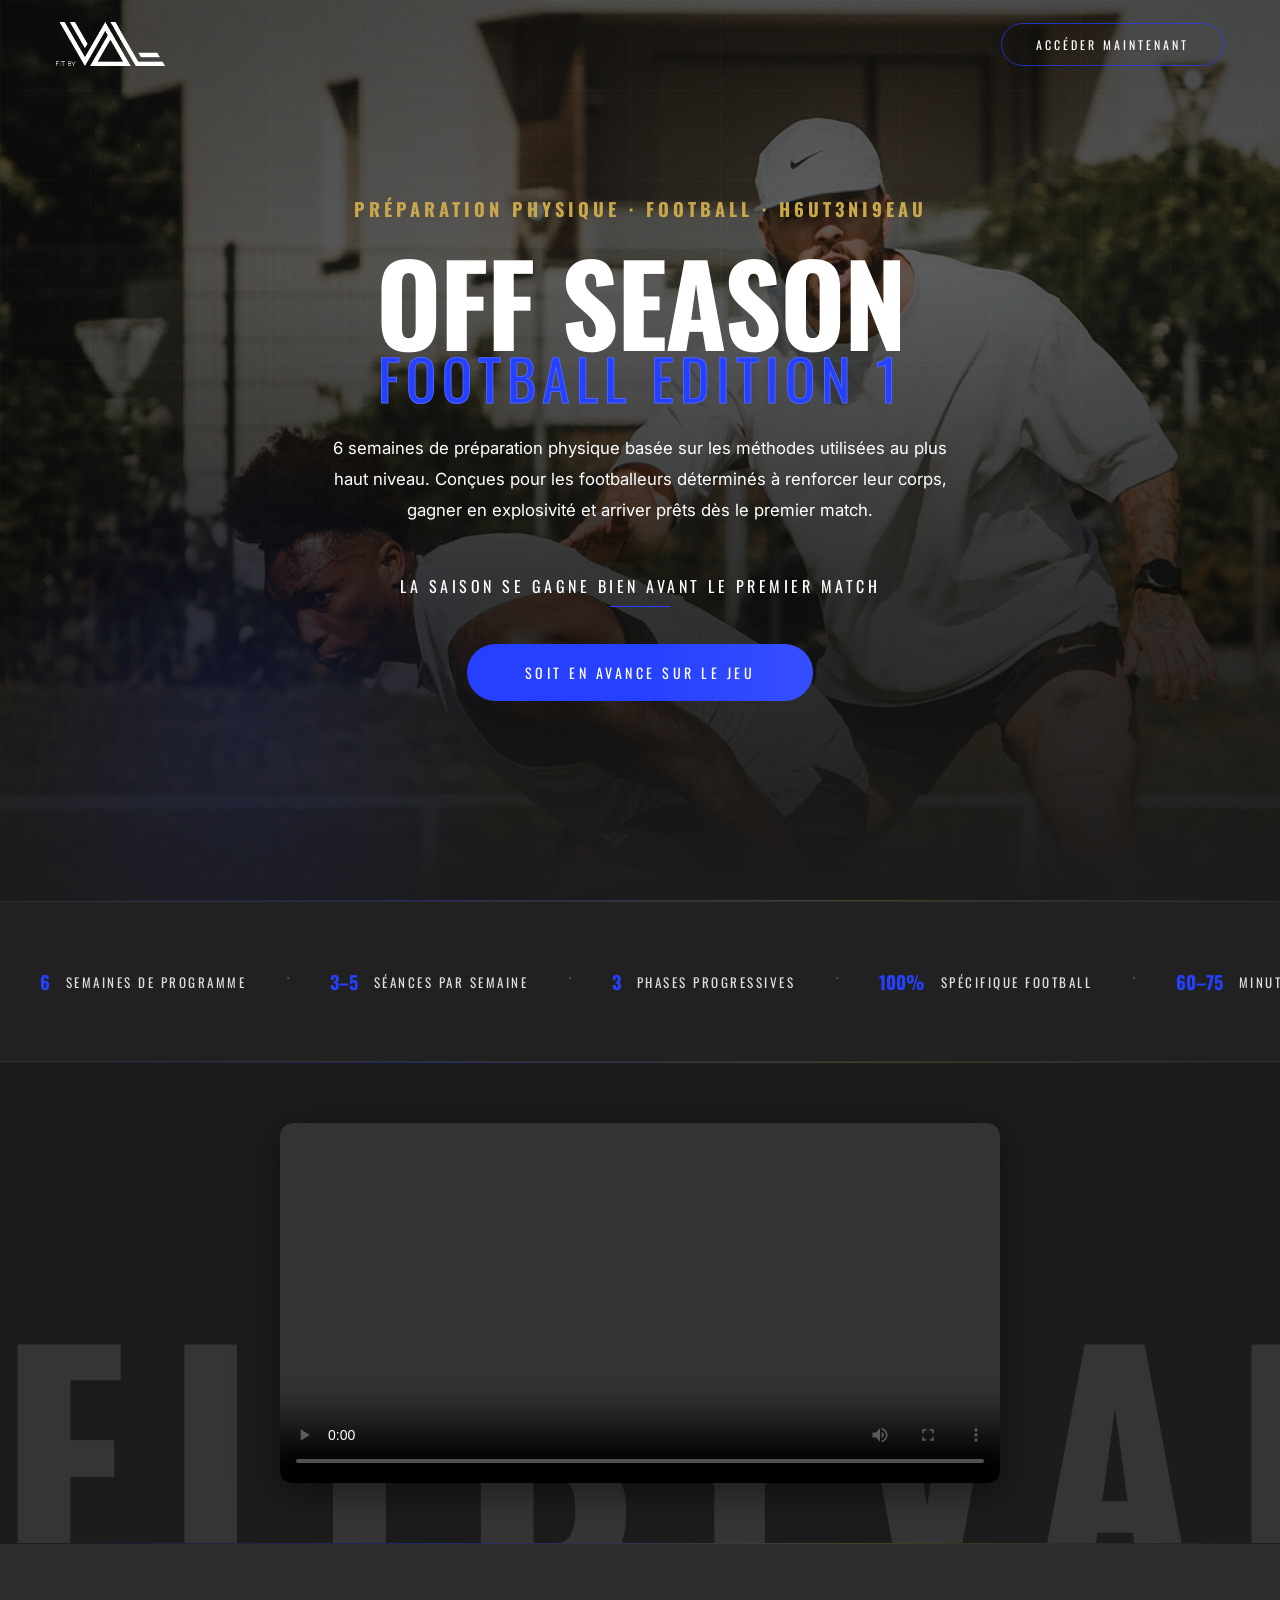
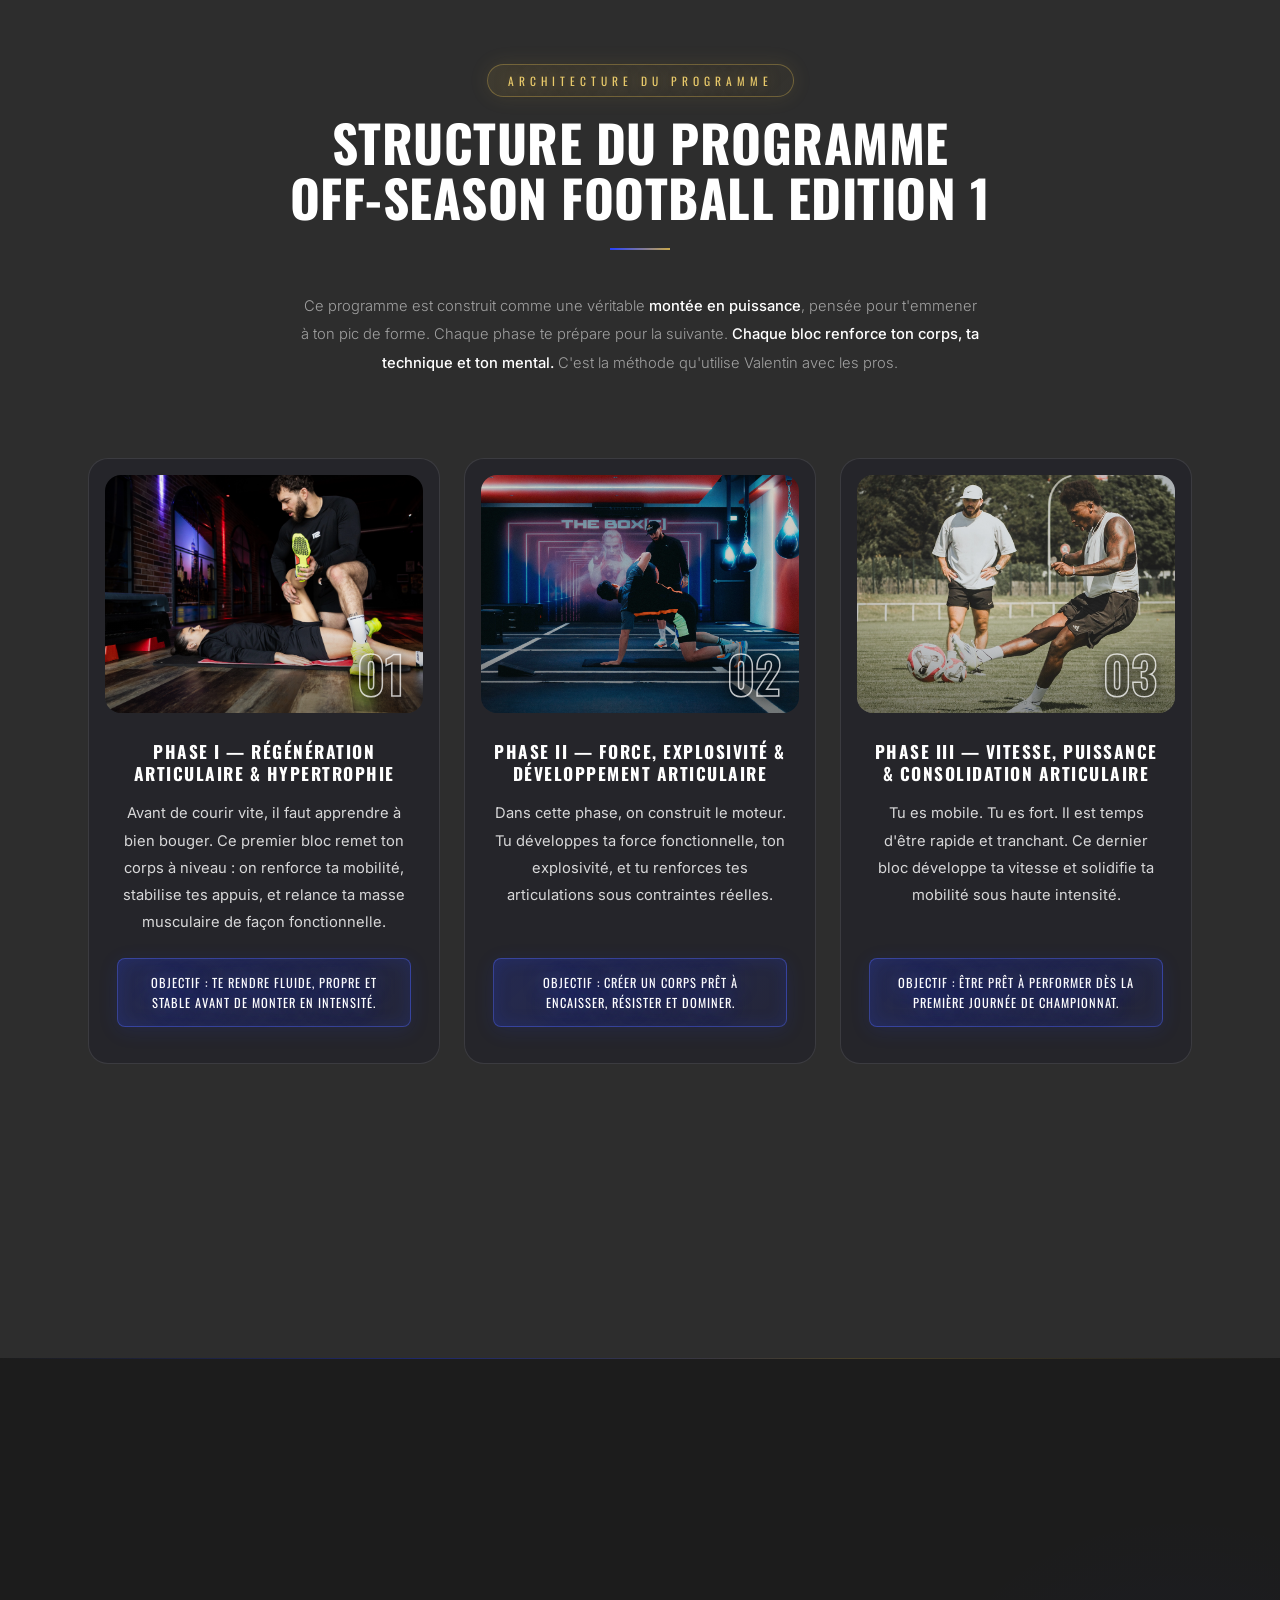
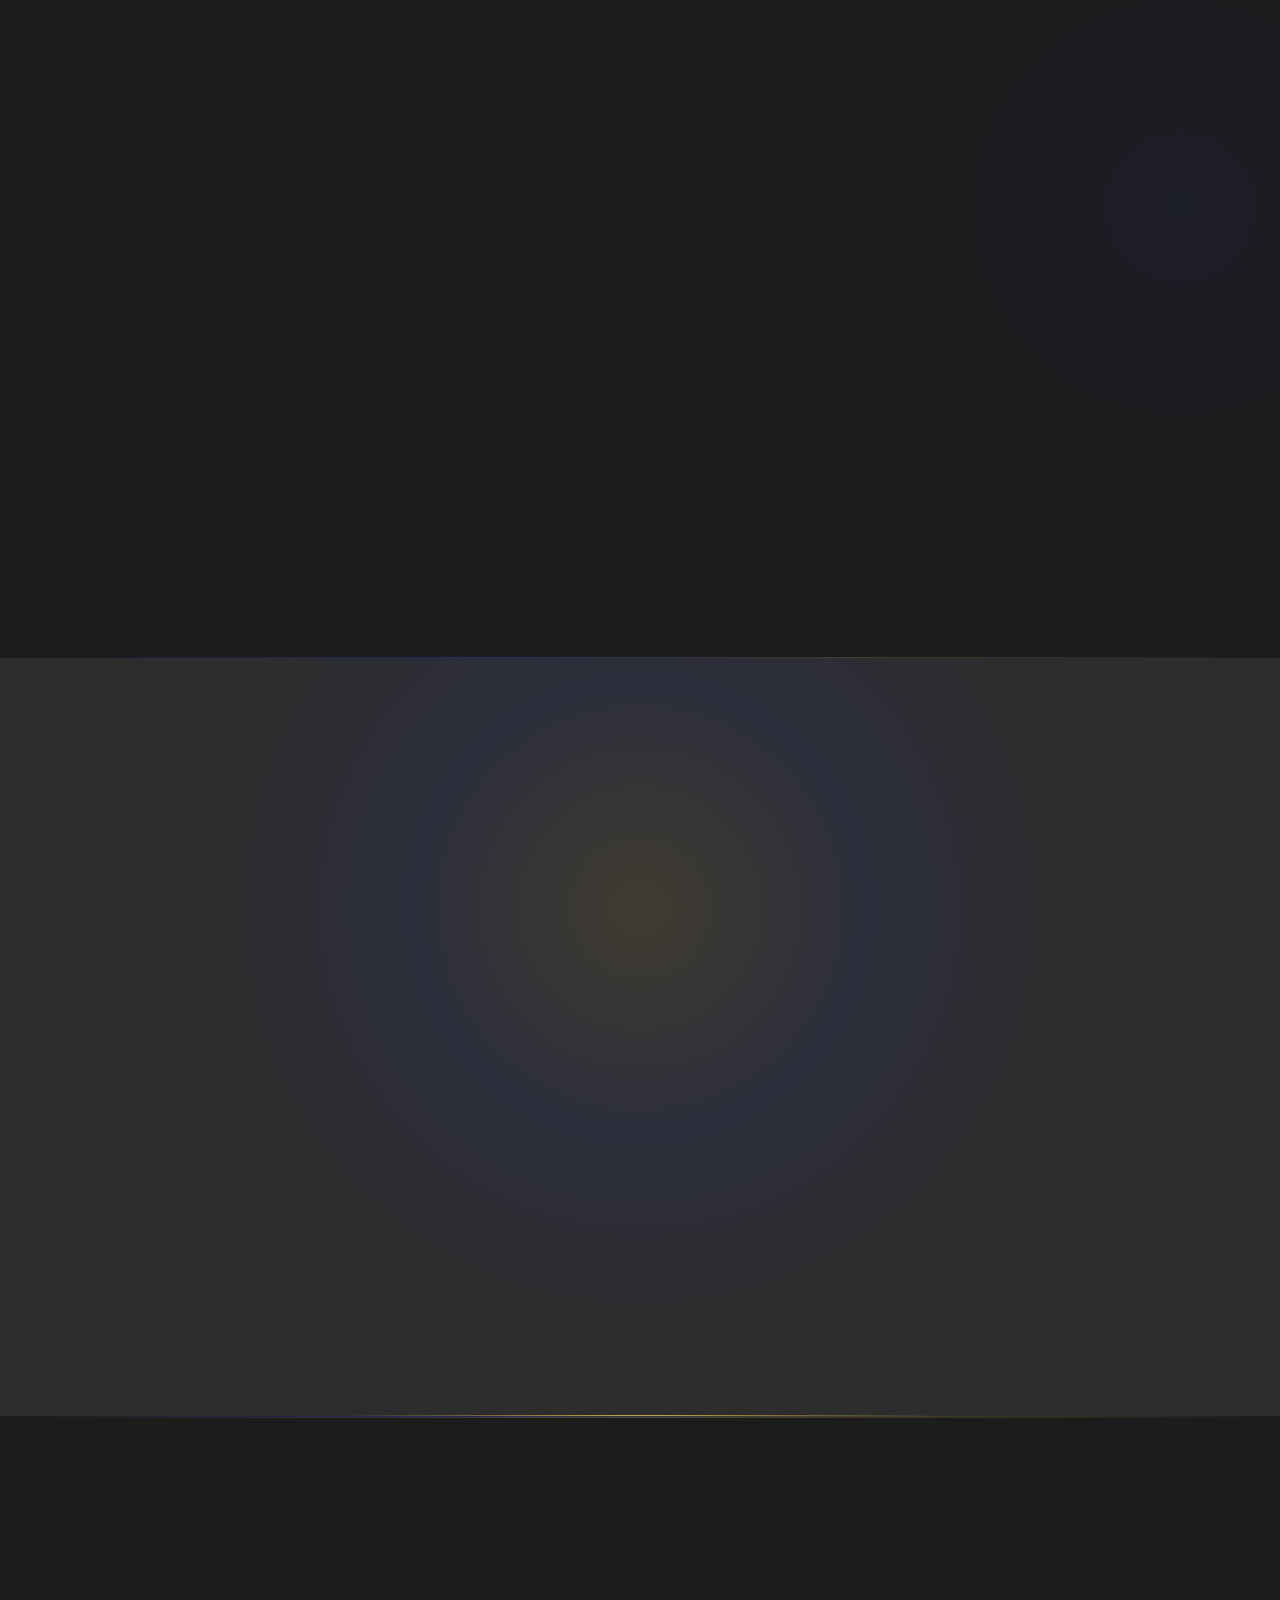
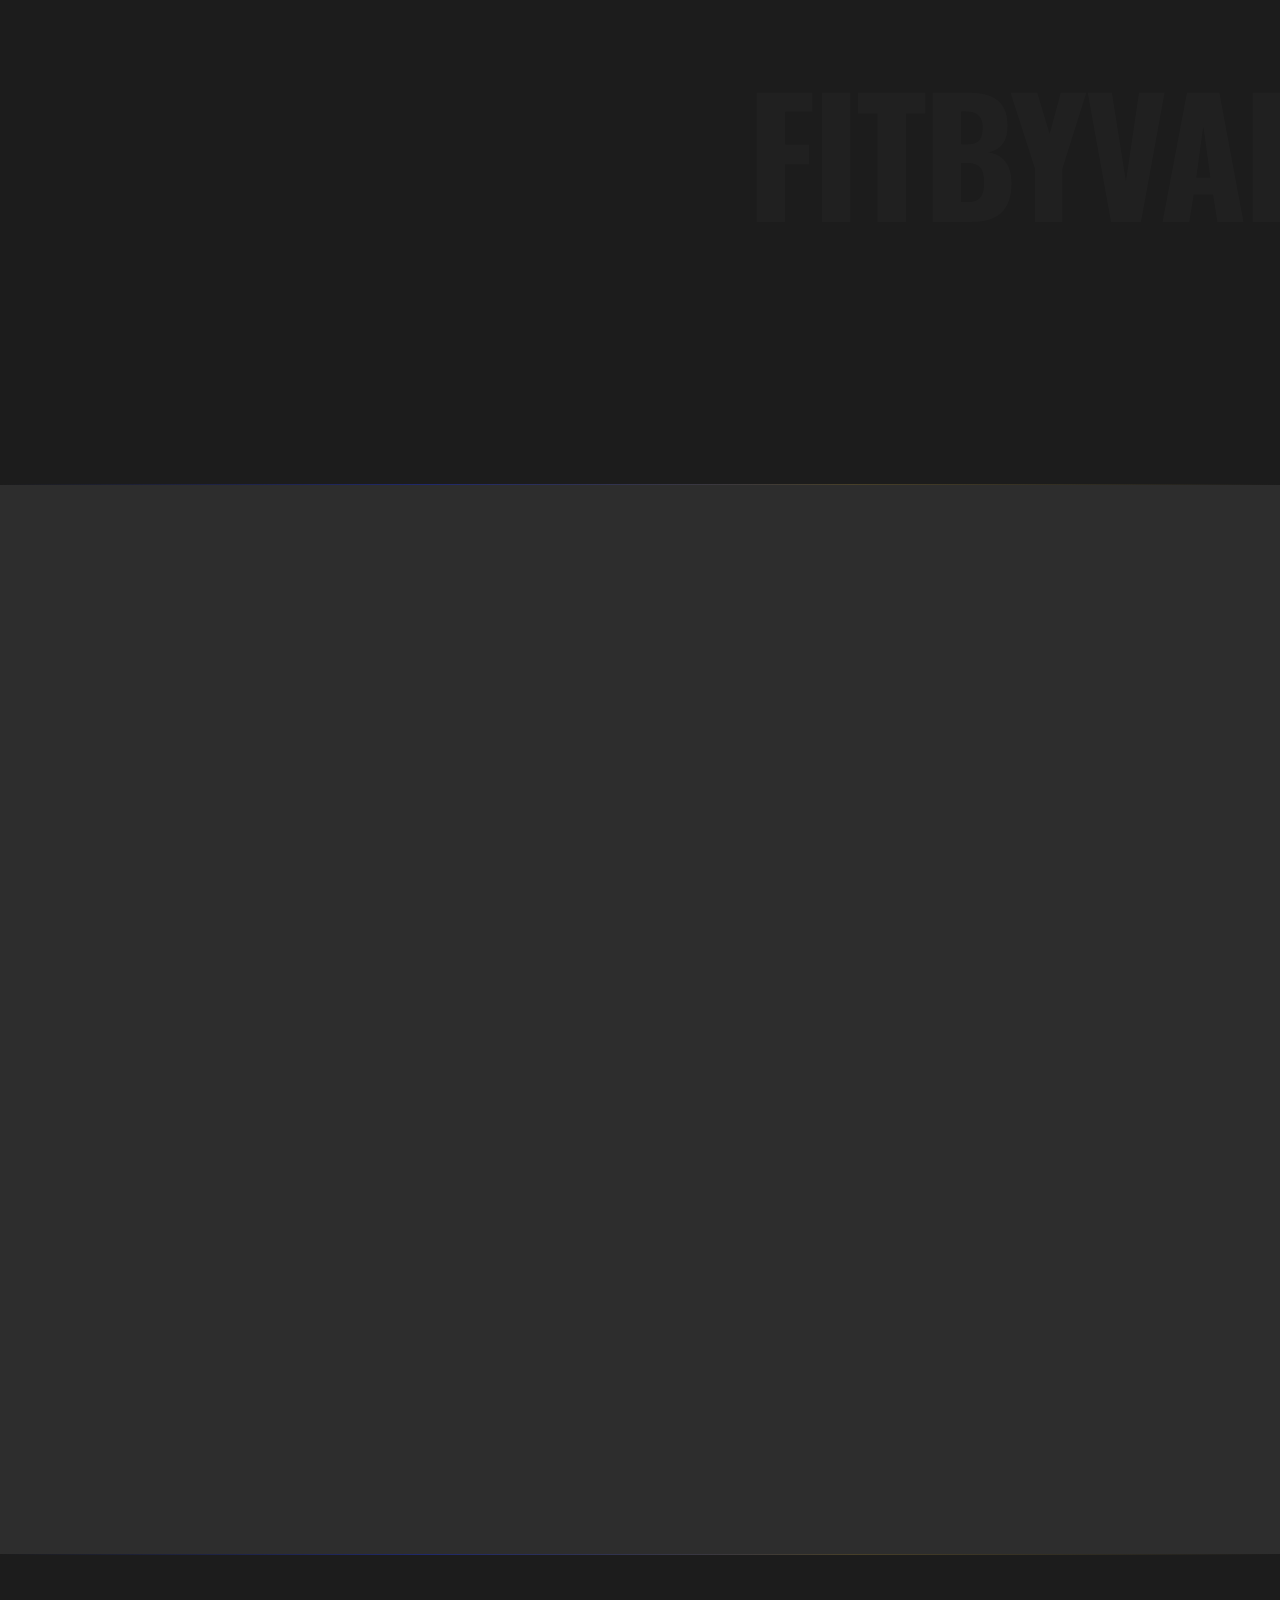
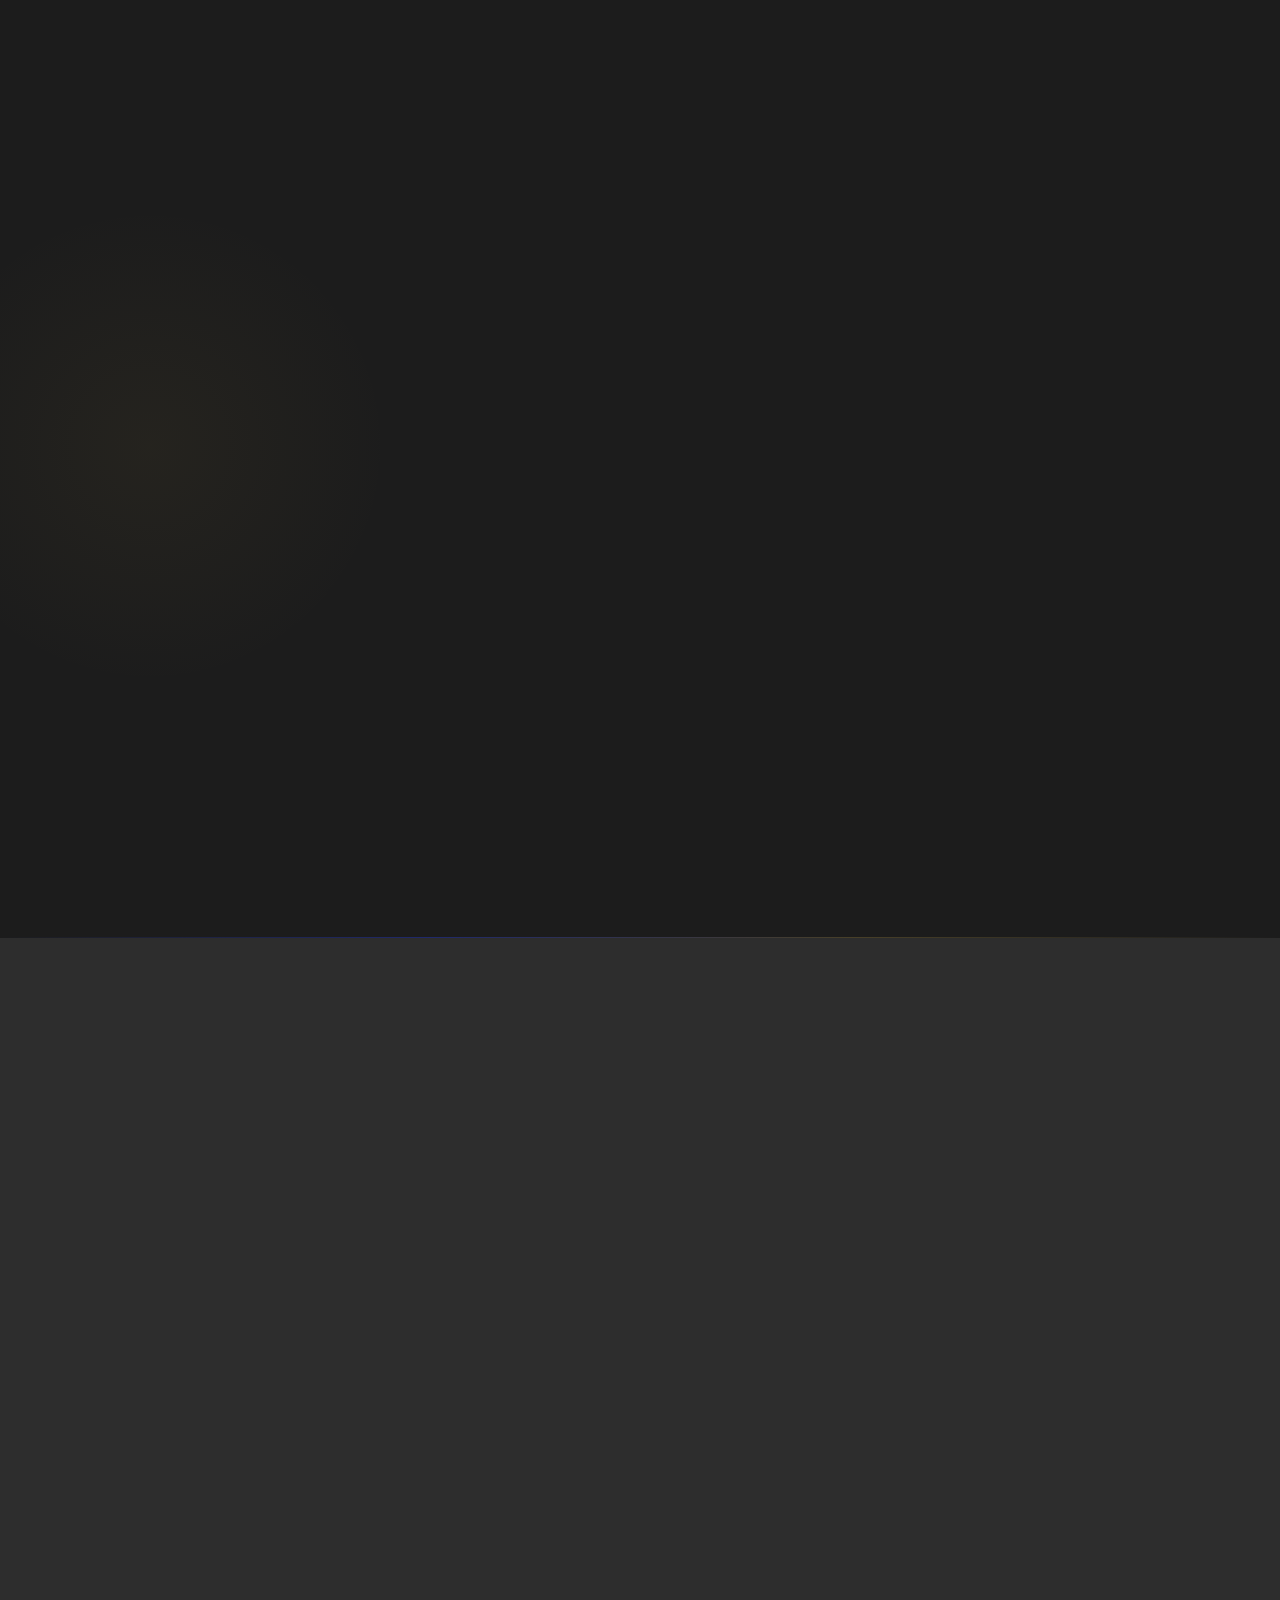
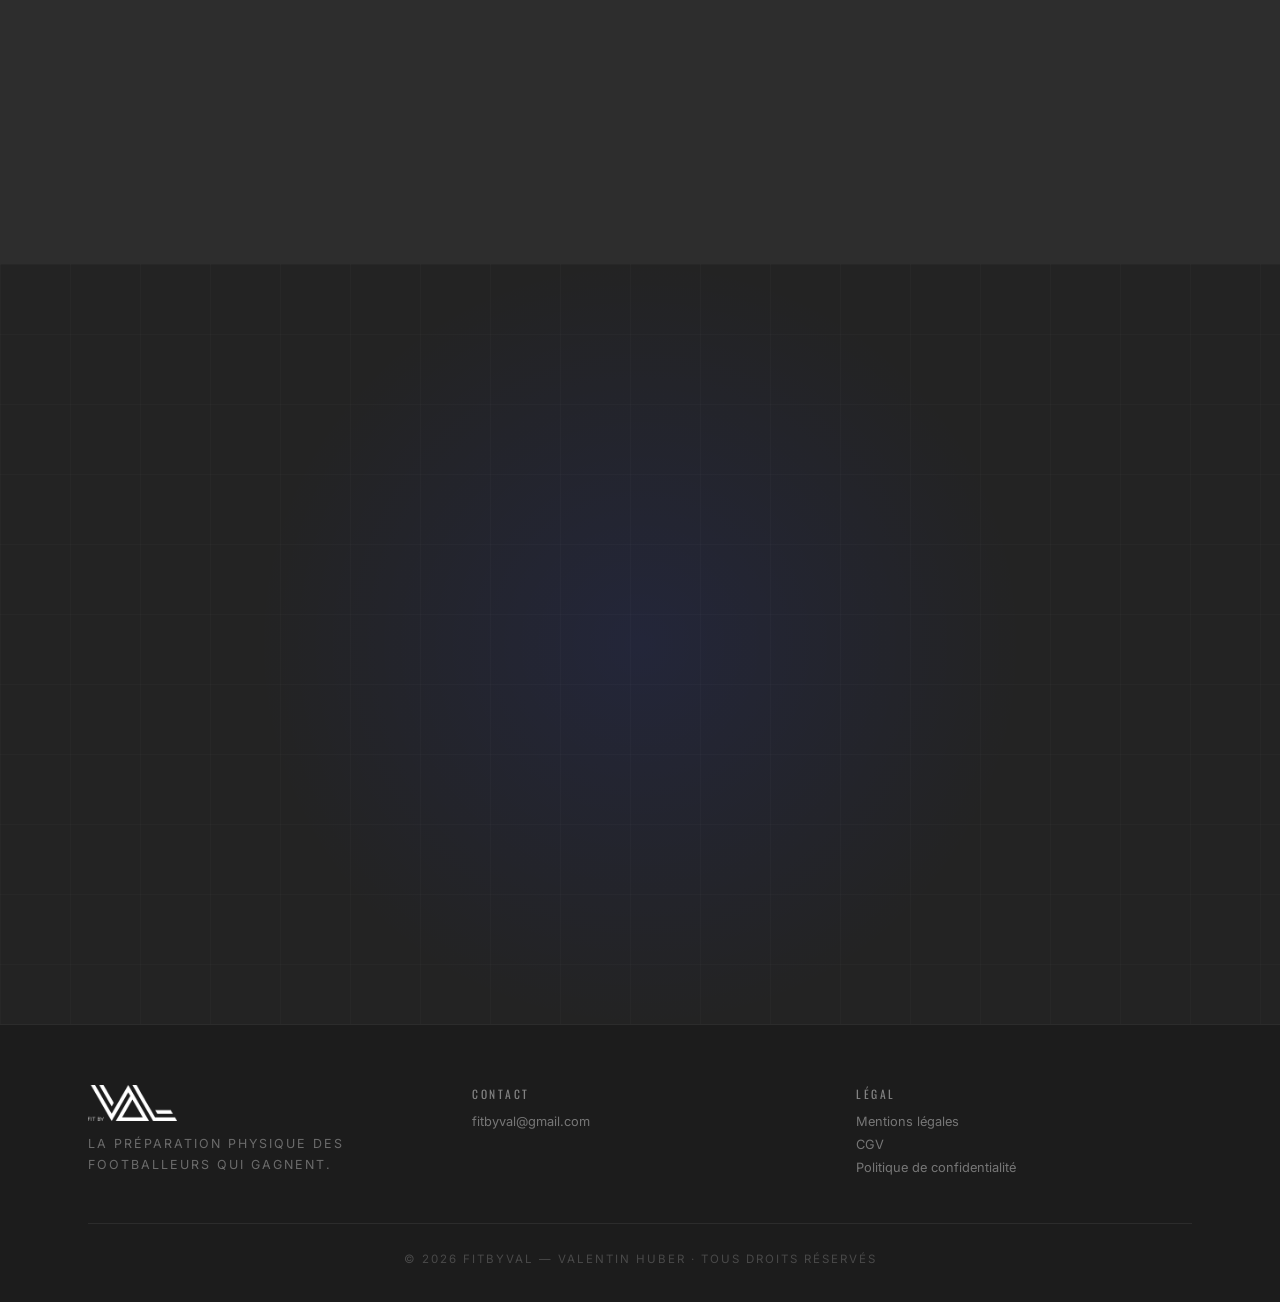
==== commit b457456b: "Ajoute le favicon FITBYVAL sur toutes les pages Co-Authored-By: Claude Sonnet 4.6 <noreply@anthropic" ====
--- a/index.html
+++ b/index.html
@@ -5,6 +5,7 @@
   <meta name="viewport" content="width=device-width, initial-scale=1.0">
   <title>OFF-SEASON Football Edition 1 — Programme Préparation Physique | FITBYVAL</title>
   <meta name="description" content="6 semaines de préparation physique football basée sur les méthodes des pros. Explosivité, force et vitesse pour dominer dès le premier match. La méthode FITBYVAL de Valentin Huber.">
+  <link rel="icon" type="image/webp" href="fit-by-val-logo.webp">
   <link rel="canonical" href="https://fitbyval.com/">
 
   <!-- Open Graph -->
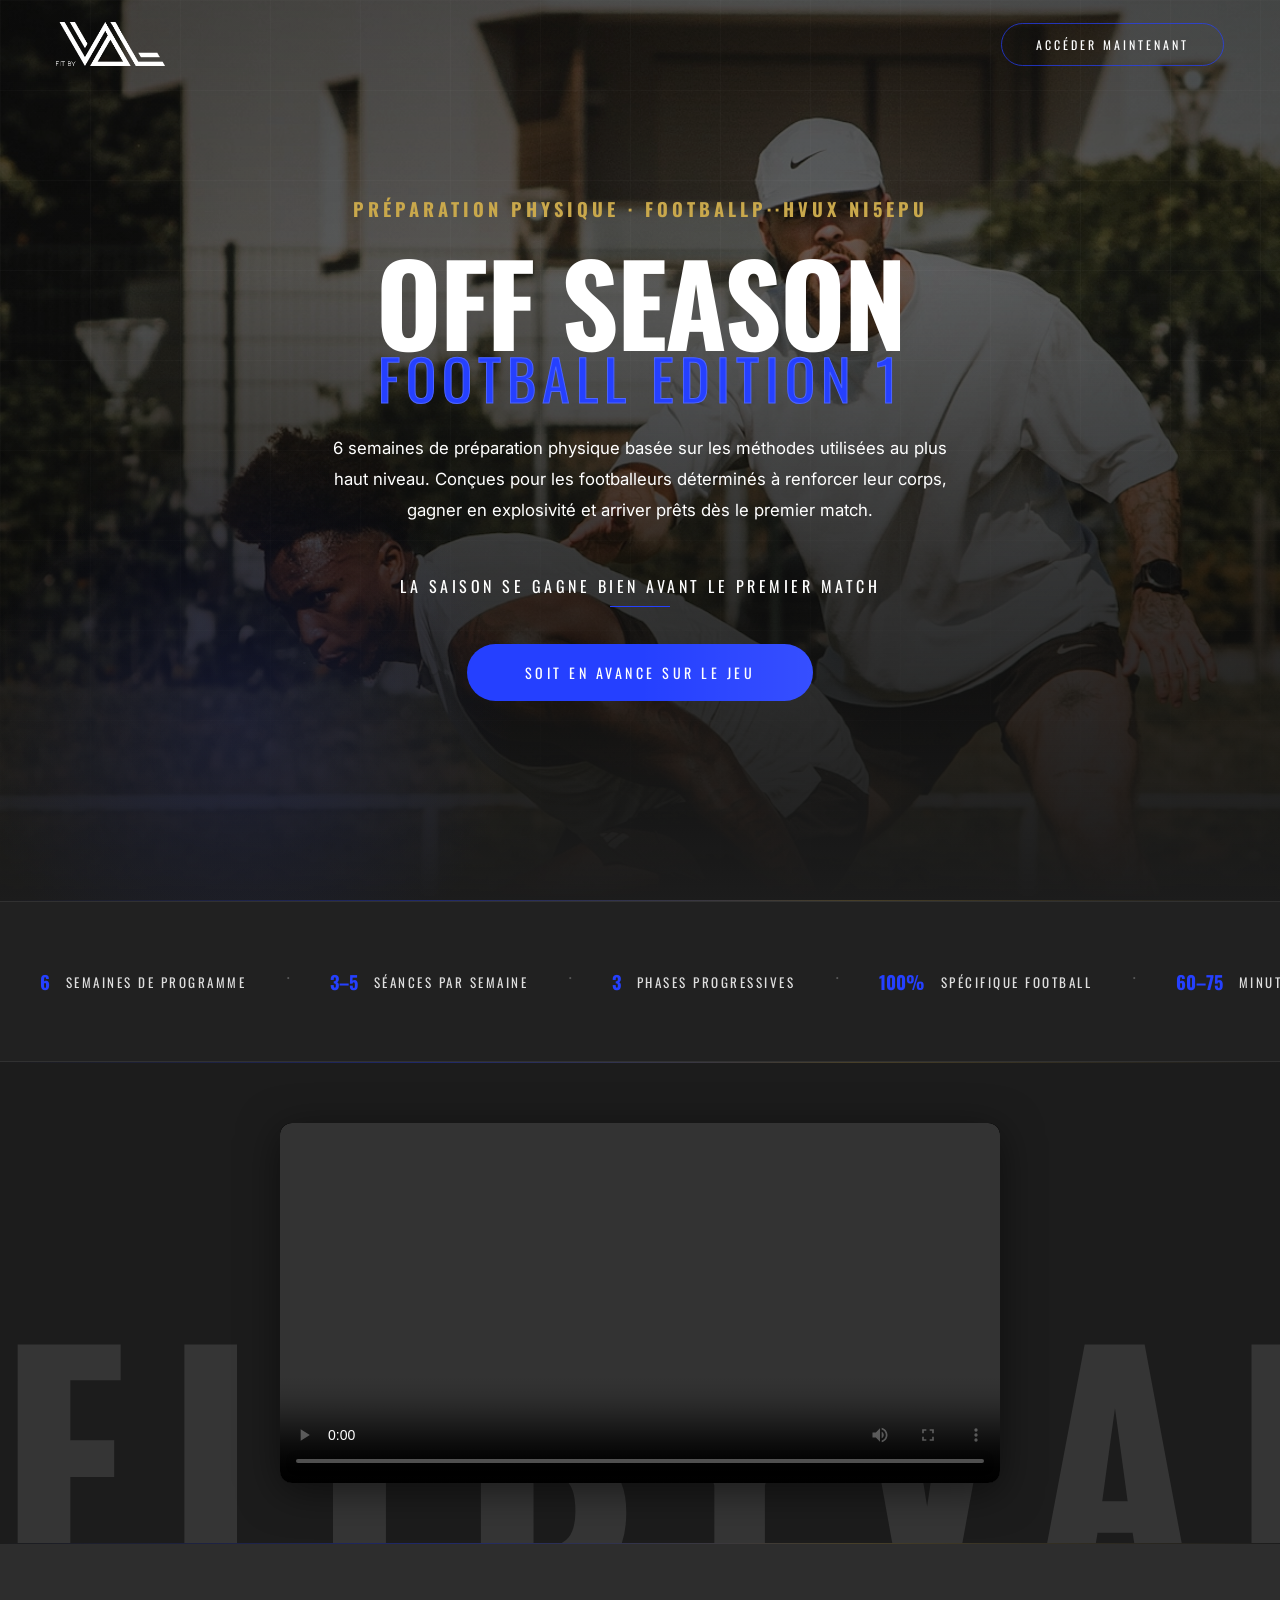
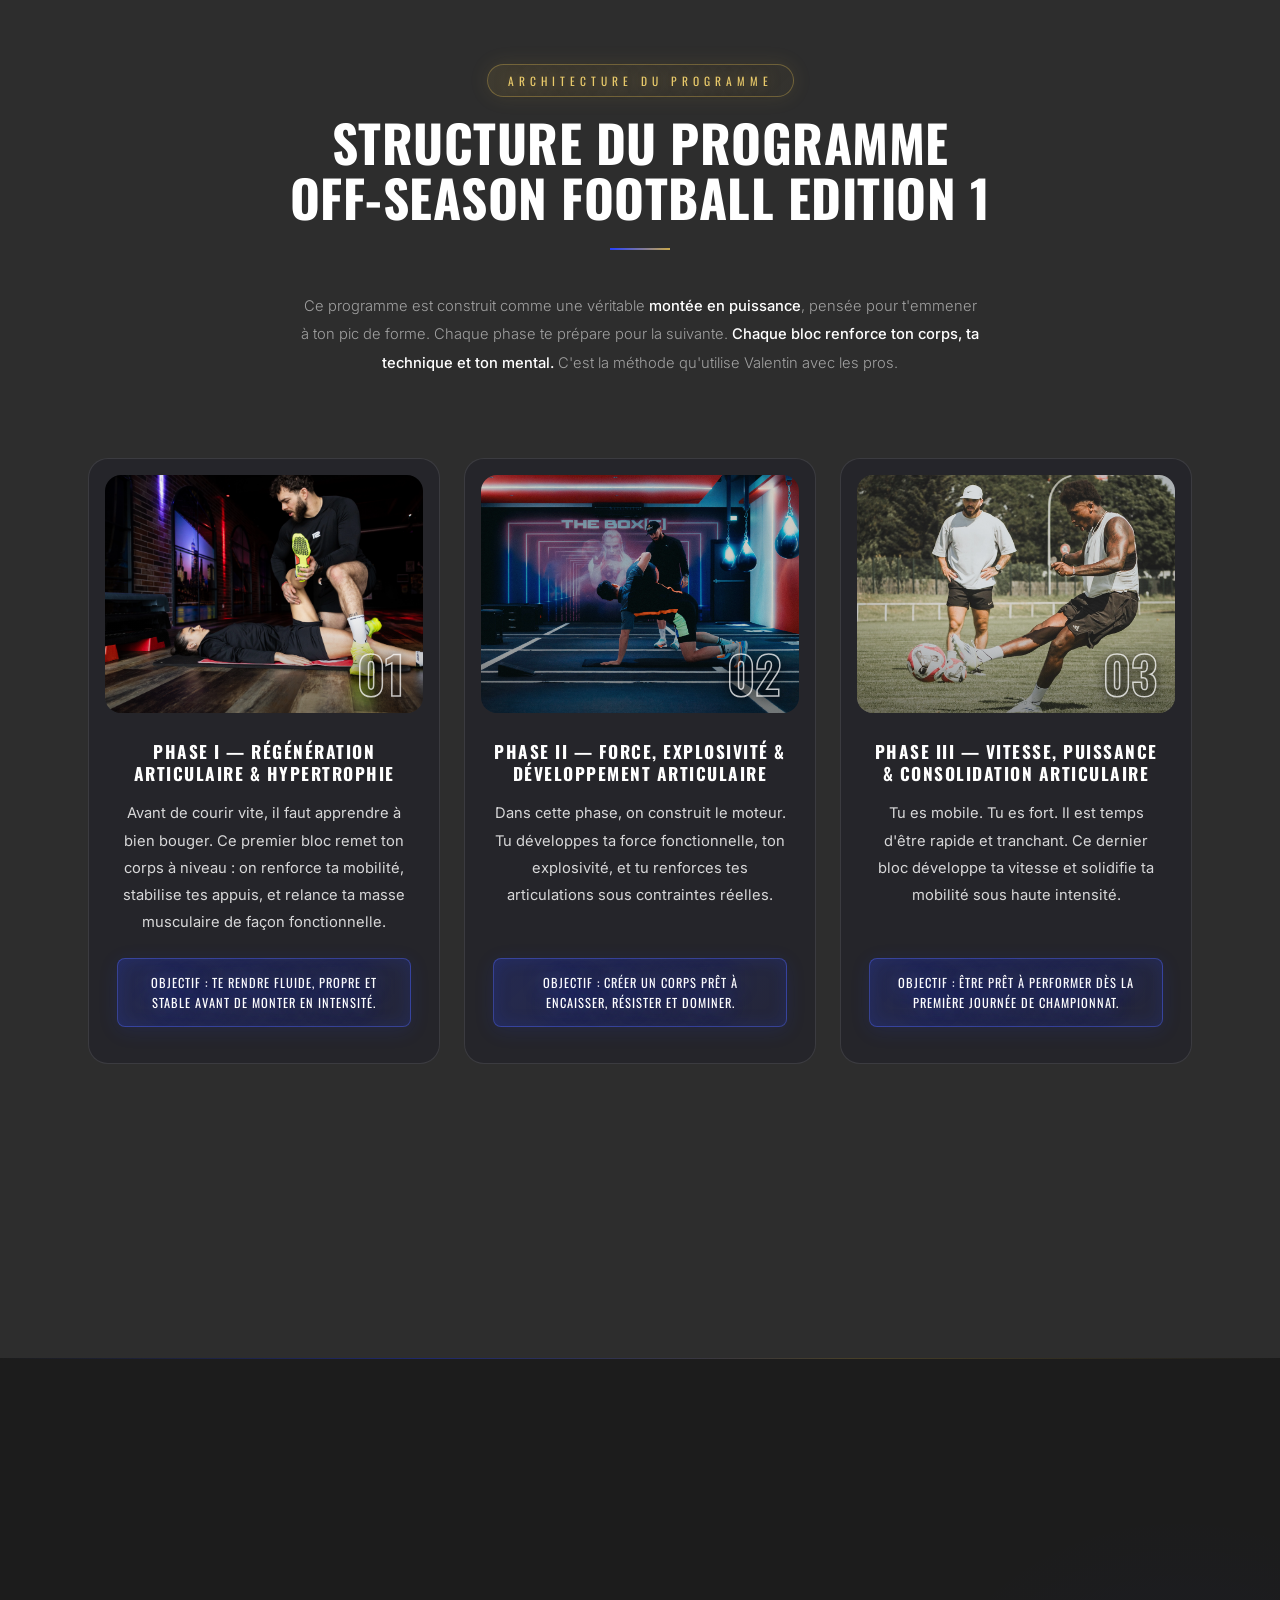
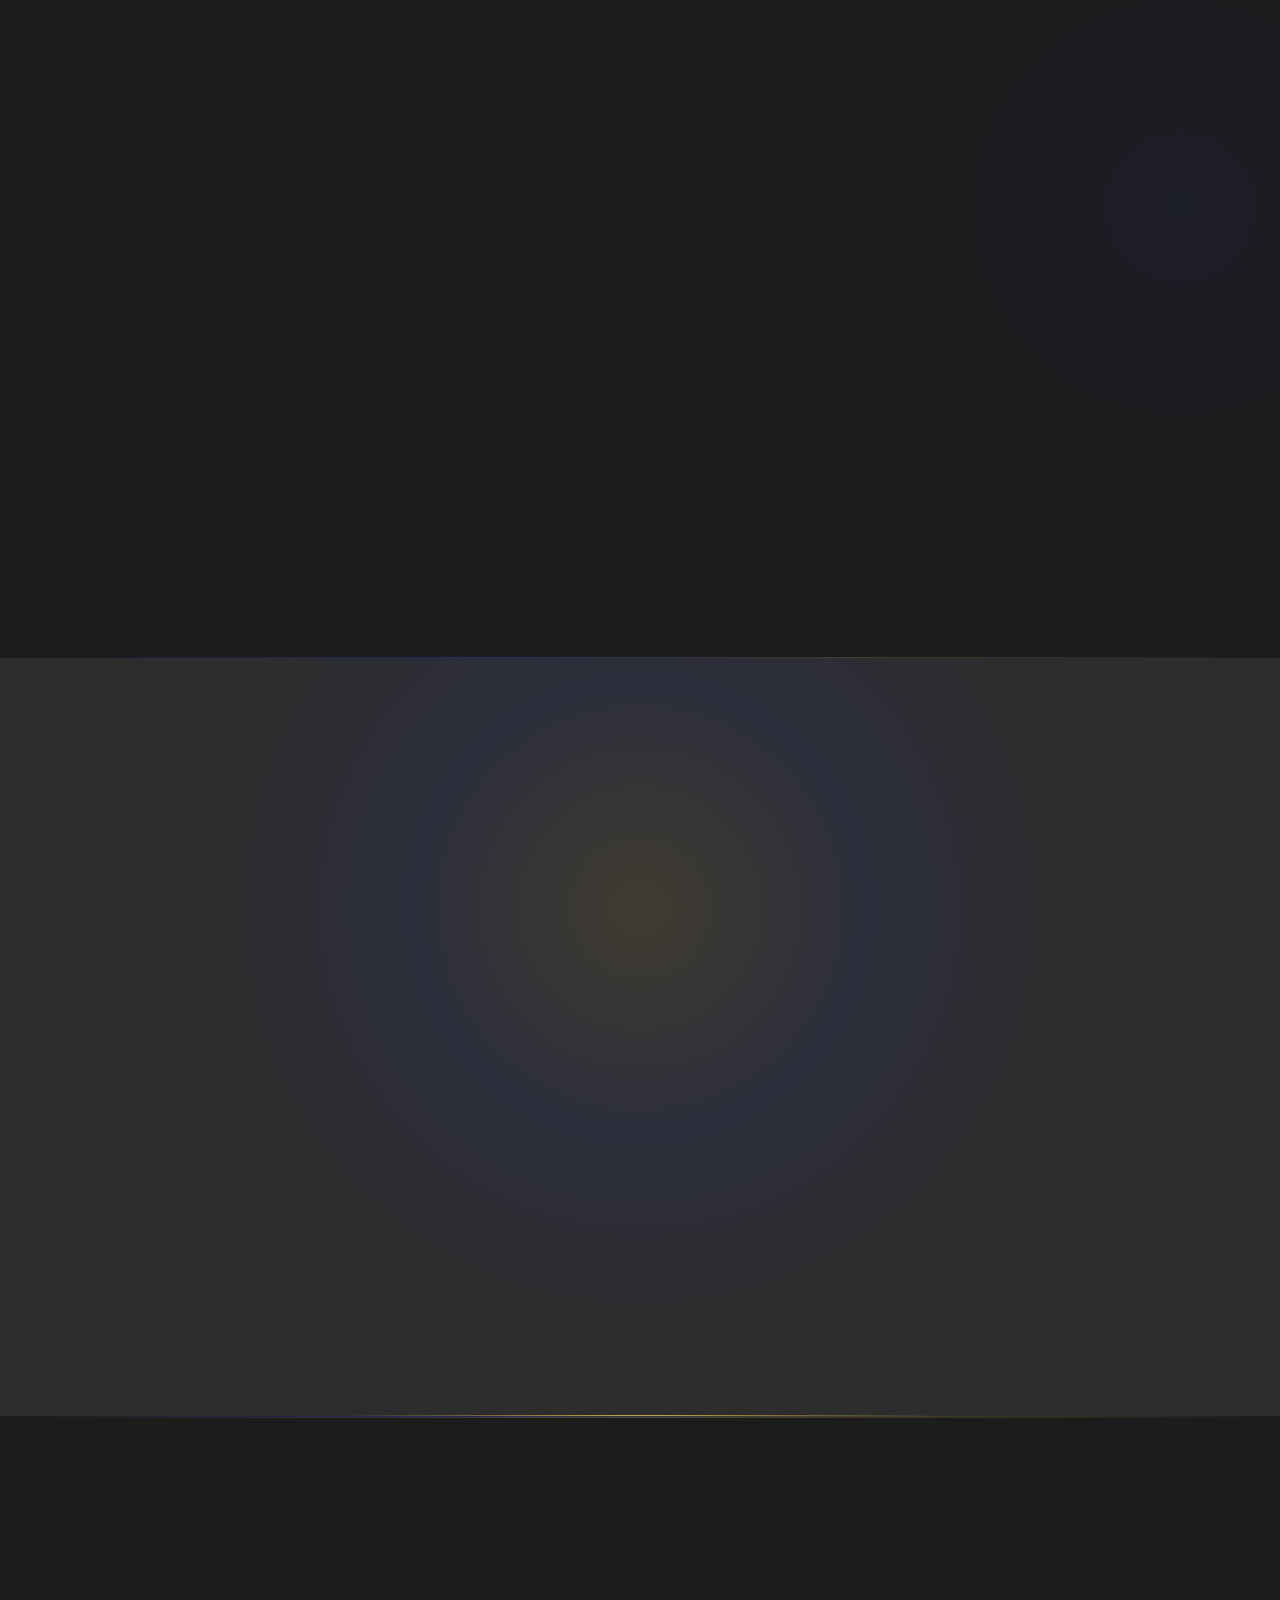
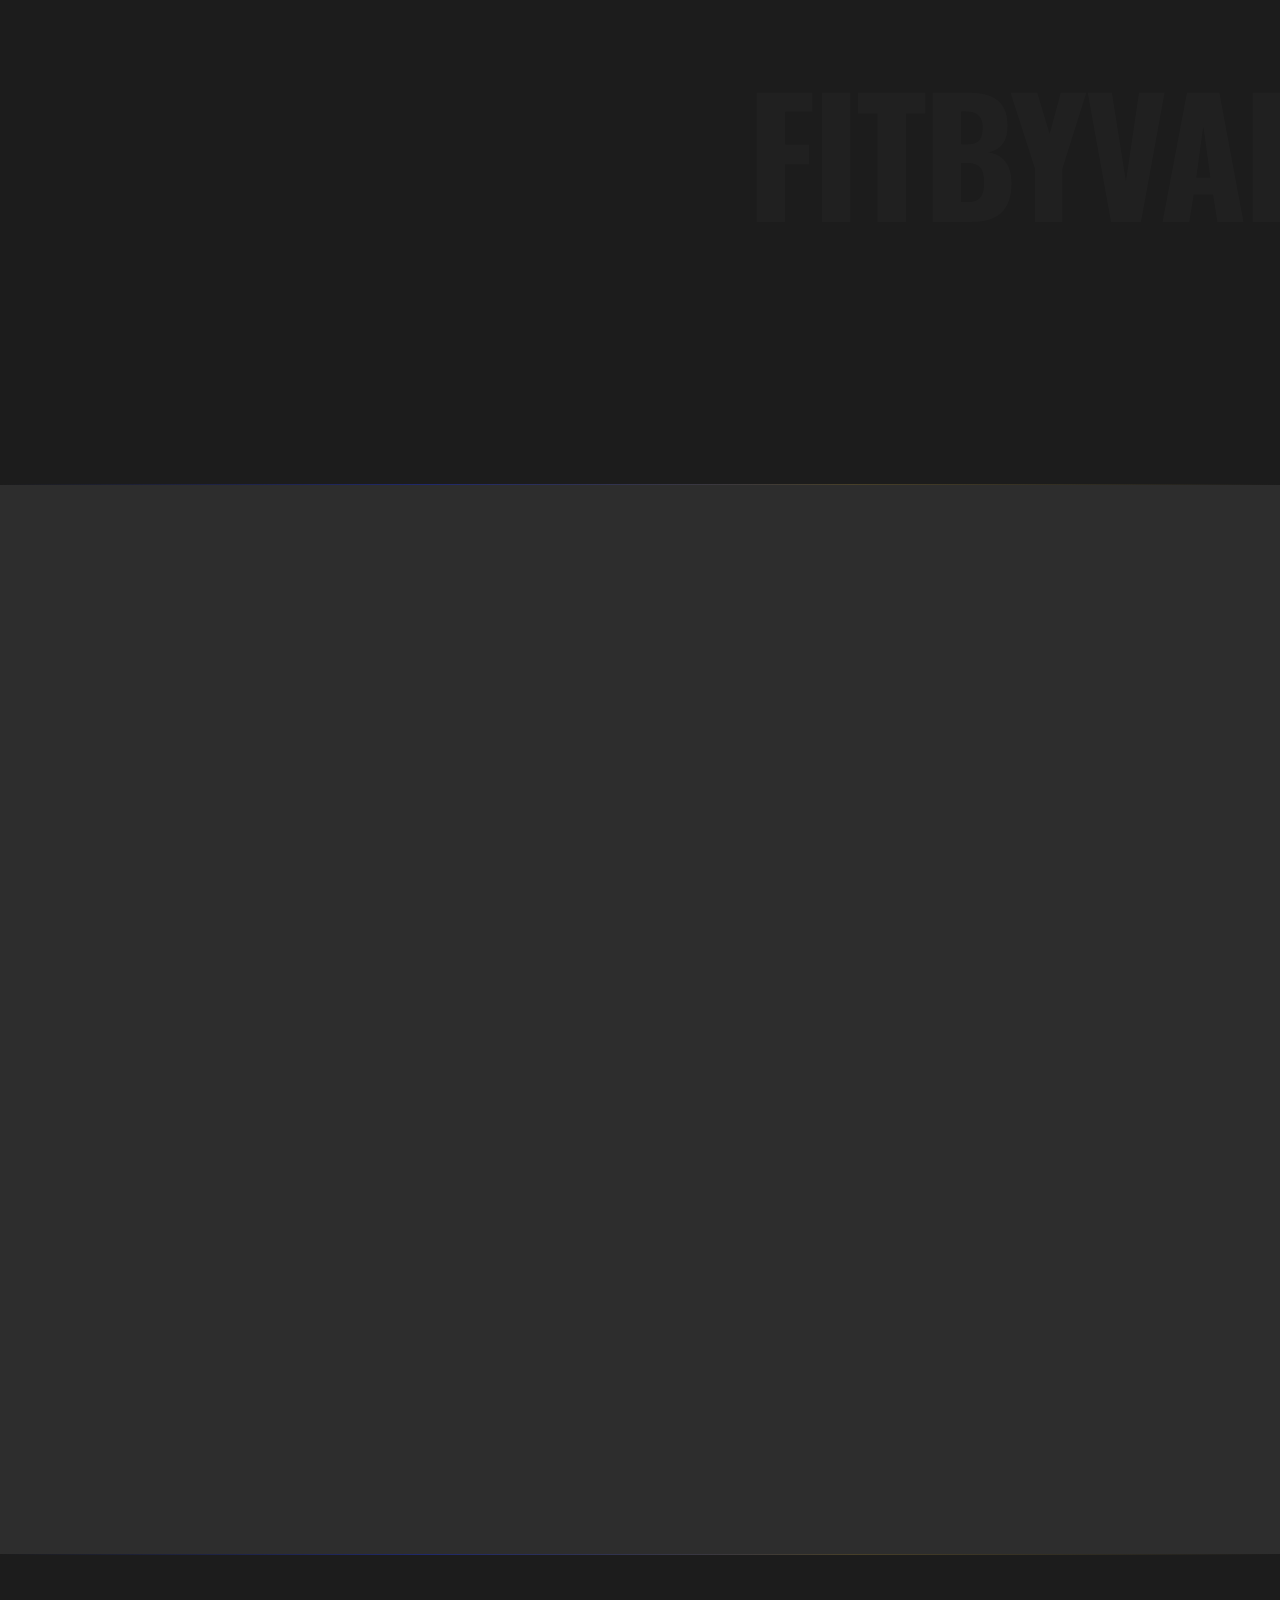
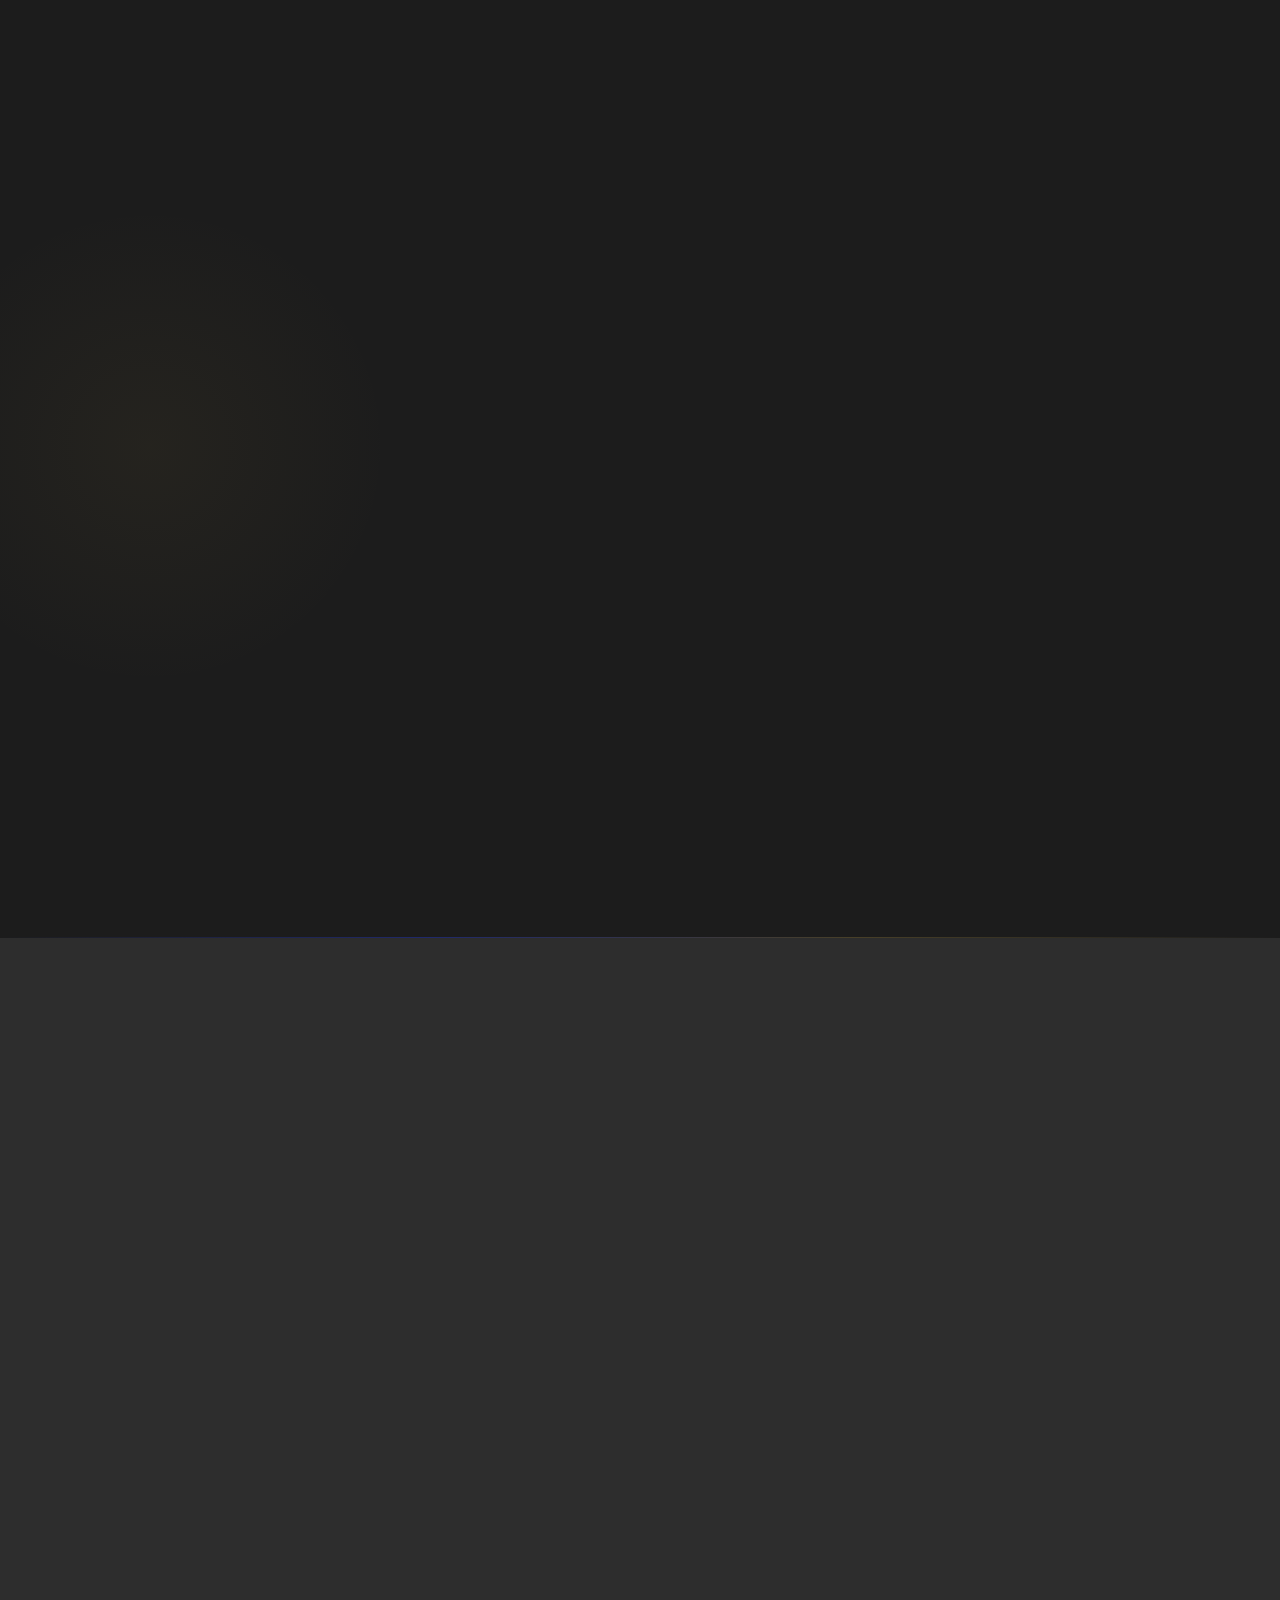
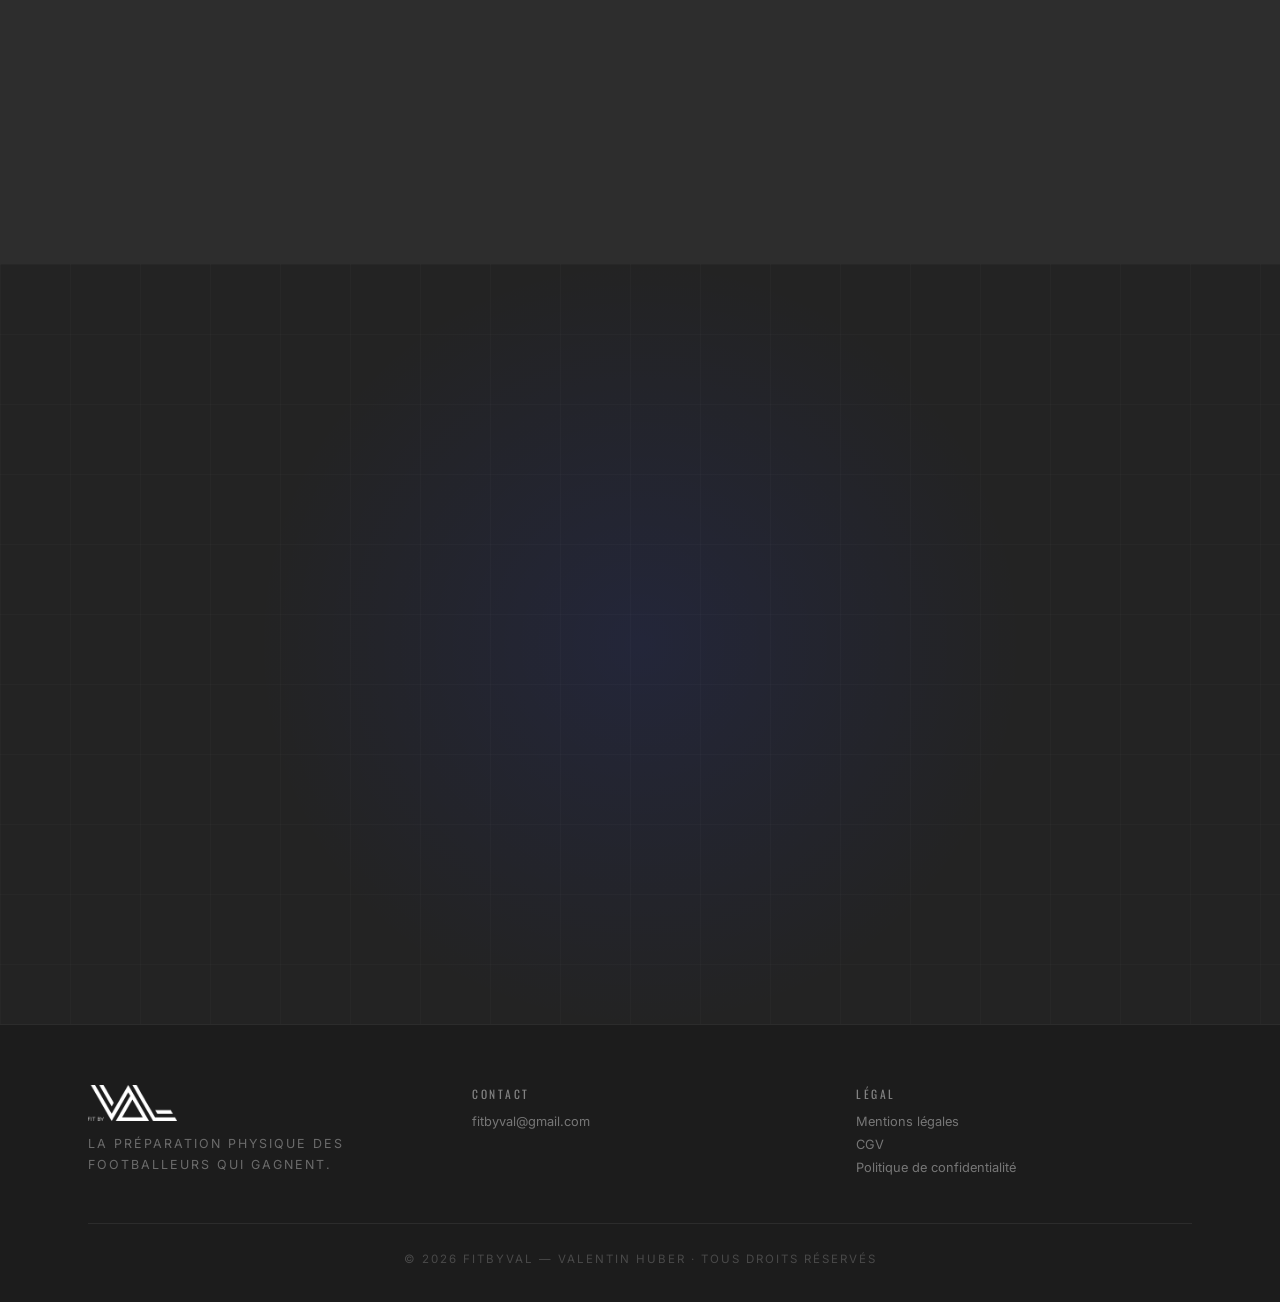
==== commit f696206e: "Remplace le favicon par un PNG redimensionné (158×64 px) Co-Authored-By: Claude Sonnet 4.6 <noreply@" ====
--- a/index.html
+++ b/index.html
@@ -5,7 +5,7 @@
   <meta name="viewport" content="width=device-width, initial-scale=1.0">
   <title>OFF-SEASON Football Edition 1 — Programme Préparation Physique | FITBYVAL</title>
   <meta name="description" content="6 semaines de préparation physique football basée sur les méthodes des pros. Explosivité, force et vitesse pour dominer dès le premier match. La méthode FITBYVAL de Valentin Huber.">
-  <link rel="icon" type="image/webp" href="fit-by-val-logo.webp">
+  <link rel="icon" type="image/png" href="favicon.png">
   <link rel="canonical" href="https://fitbyval.com/">
 
   <!-- Open Graph -->
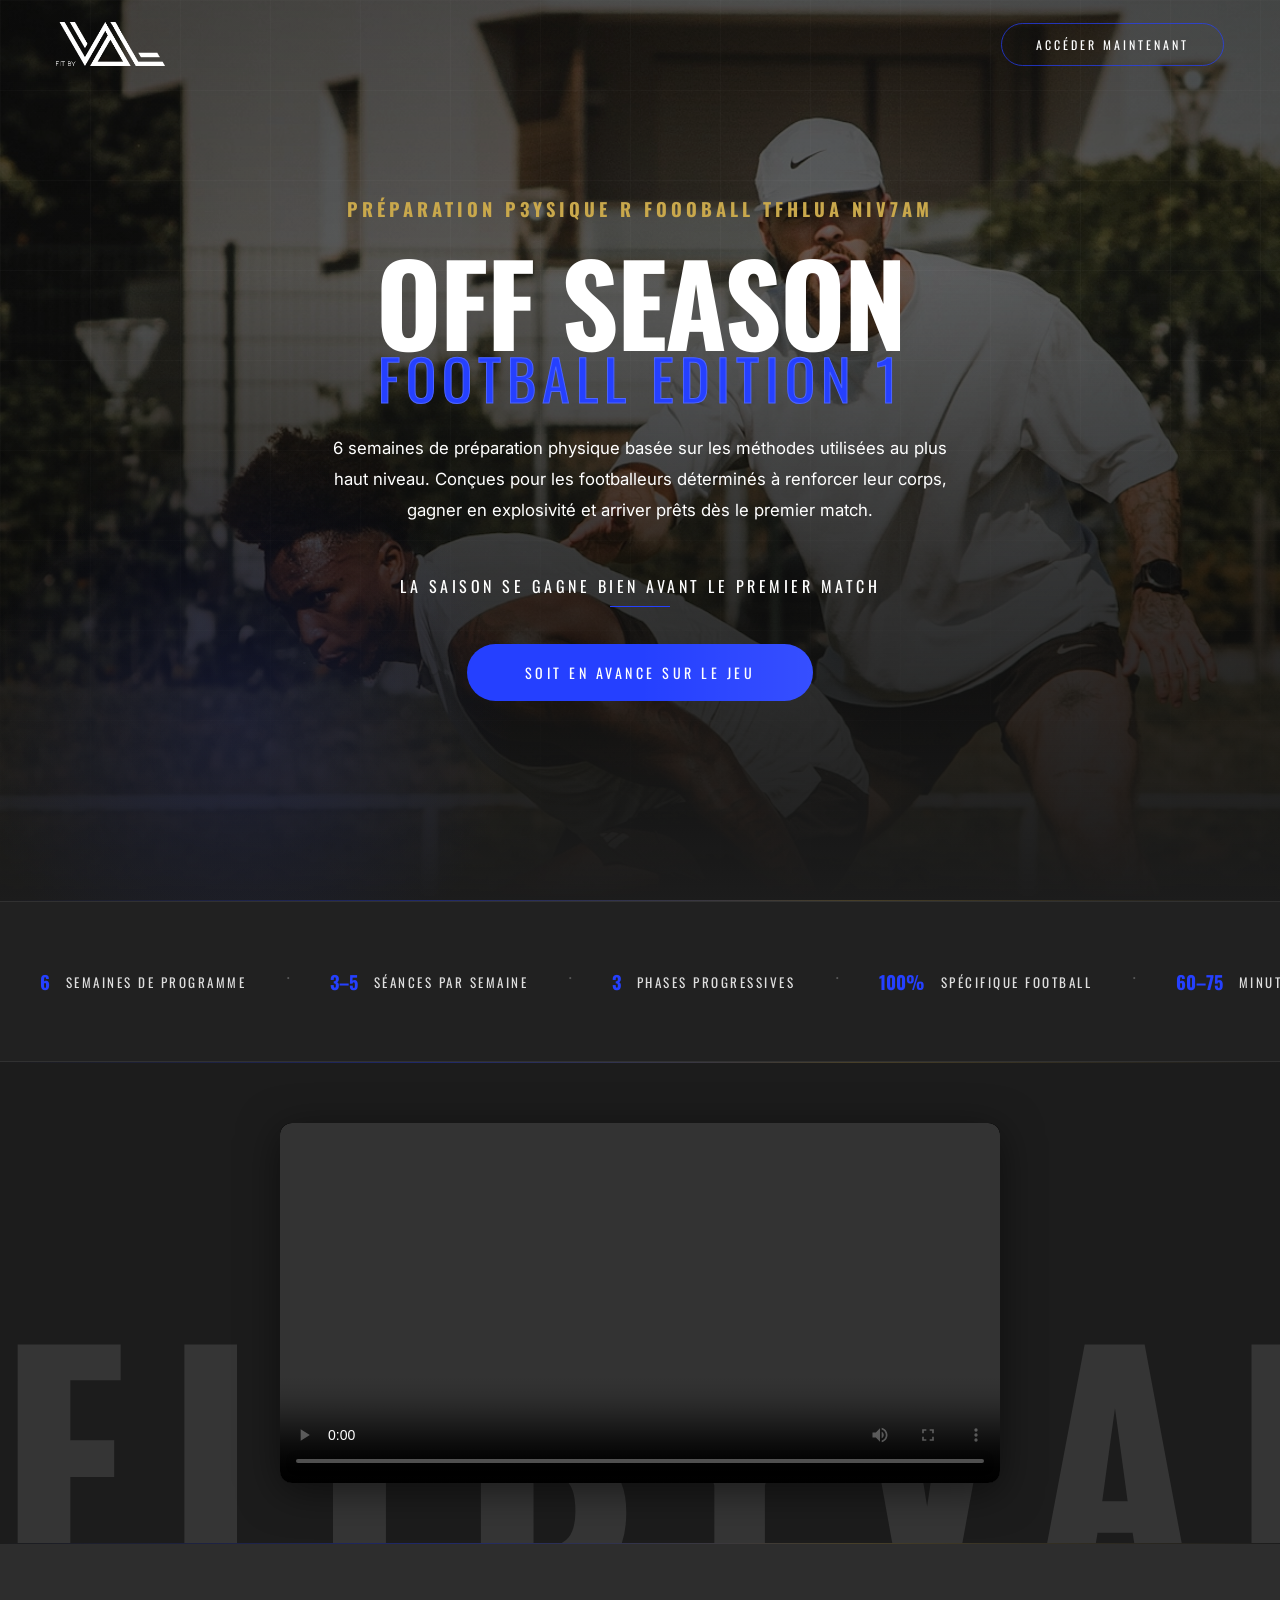
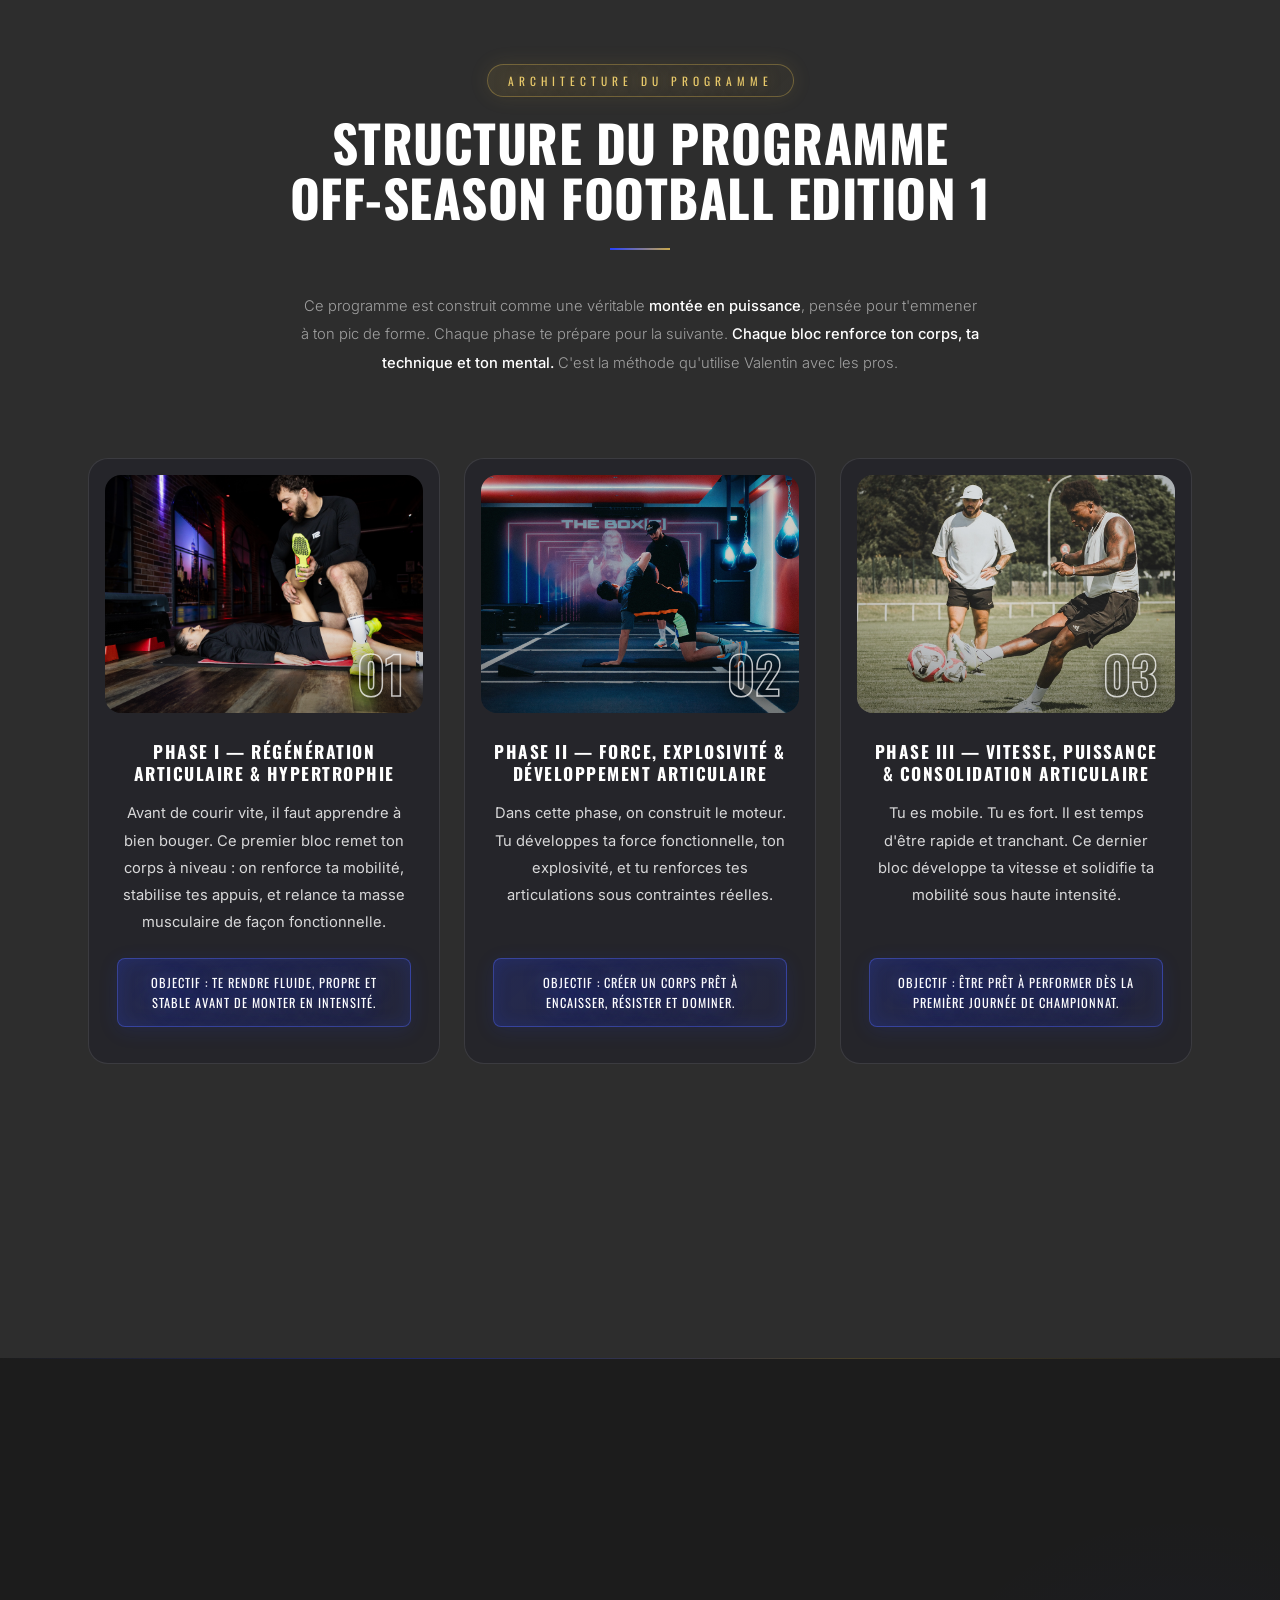
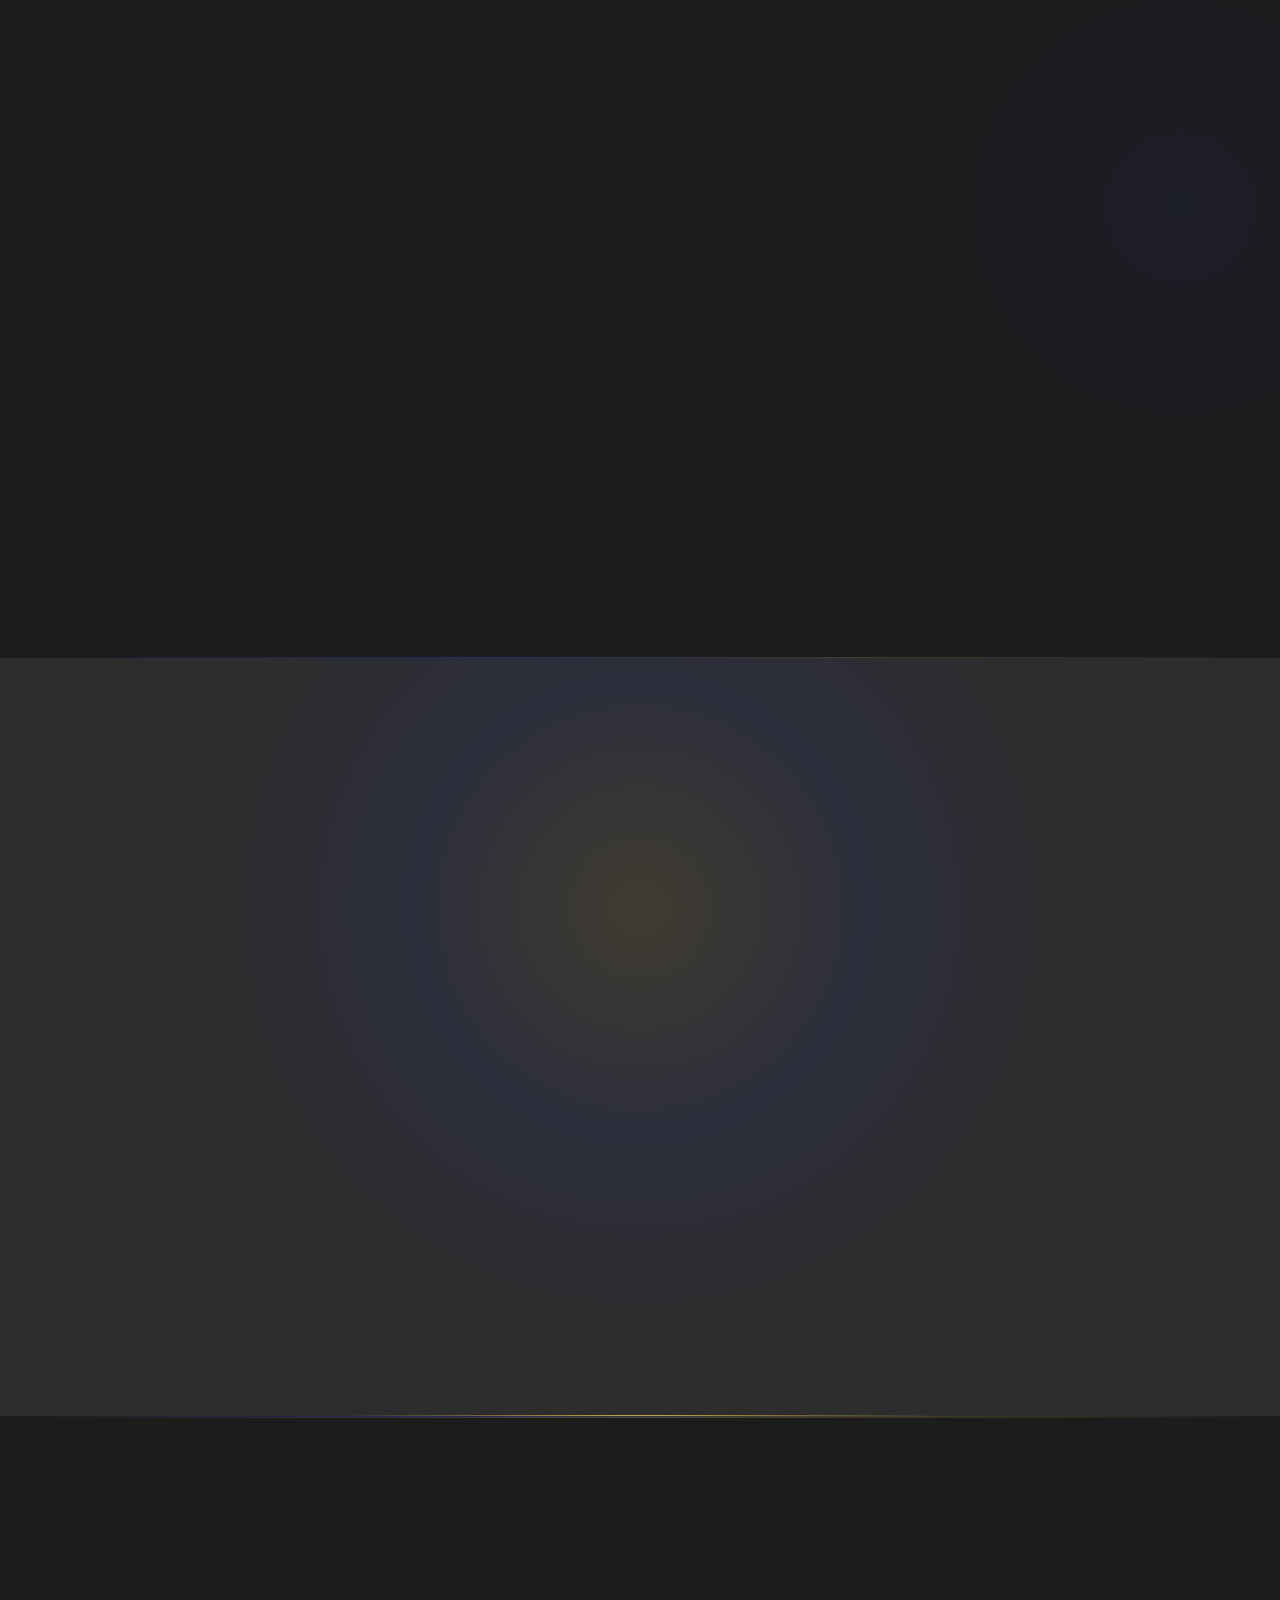
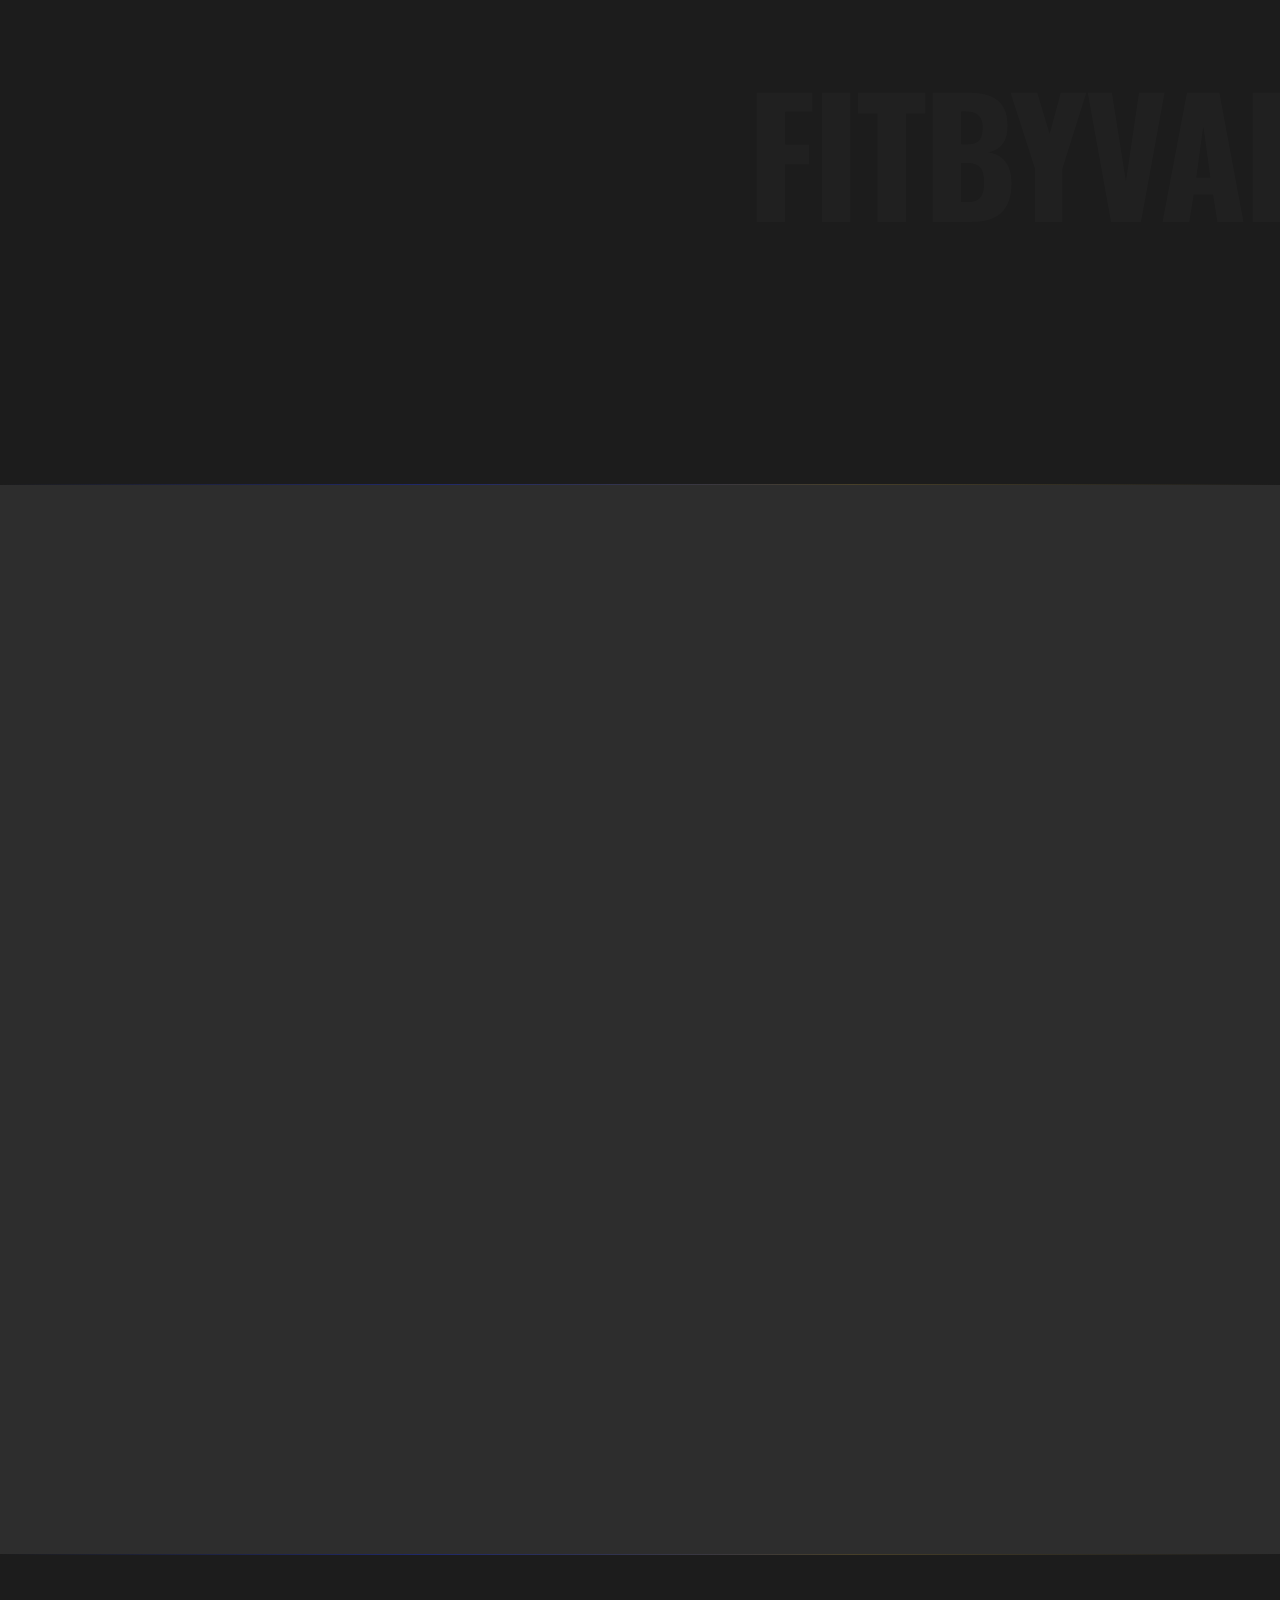
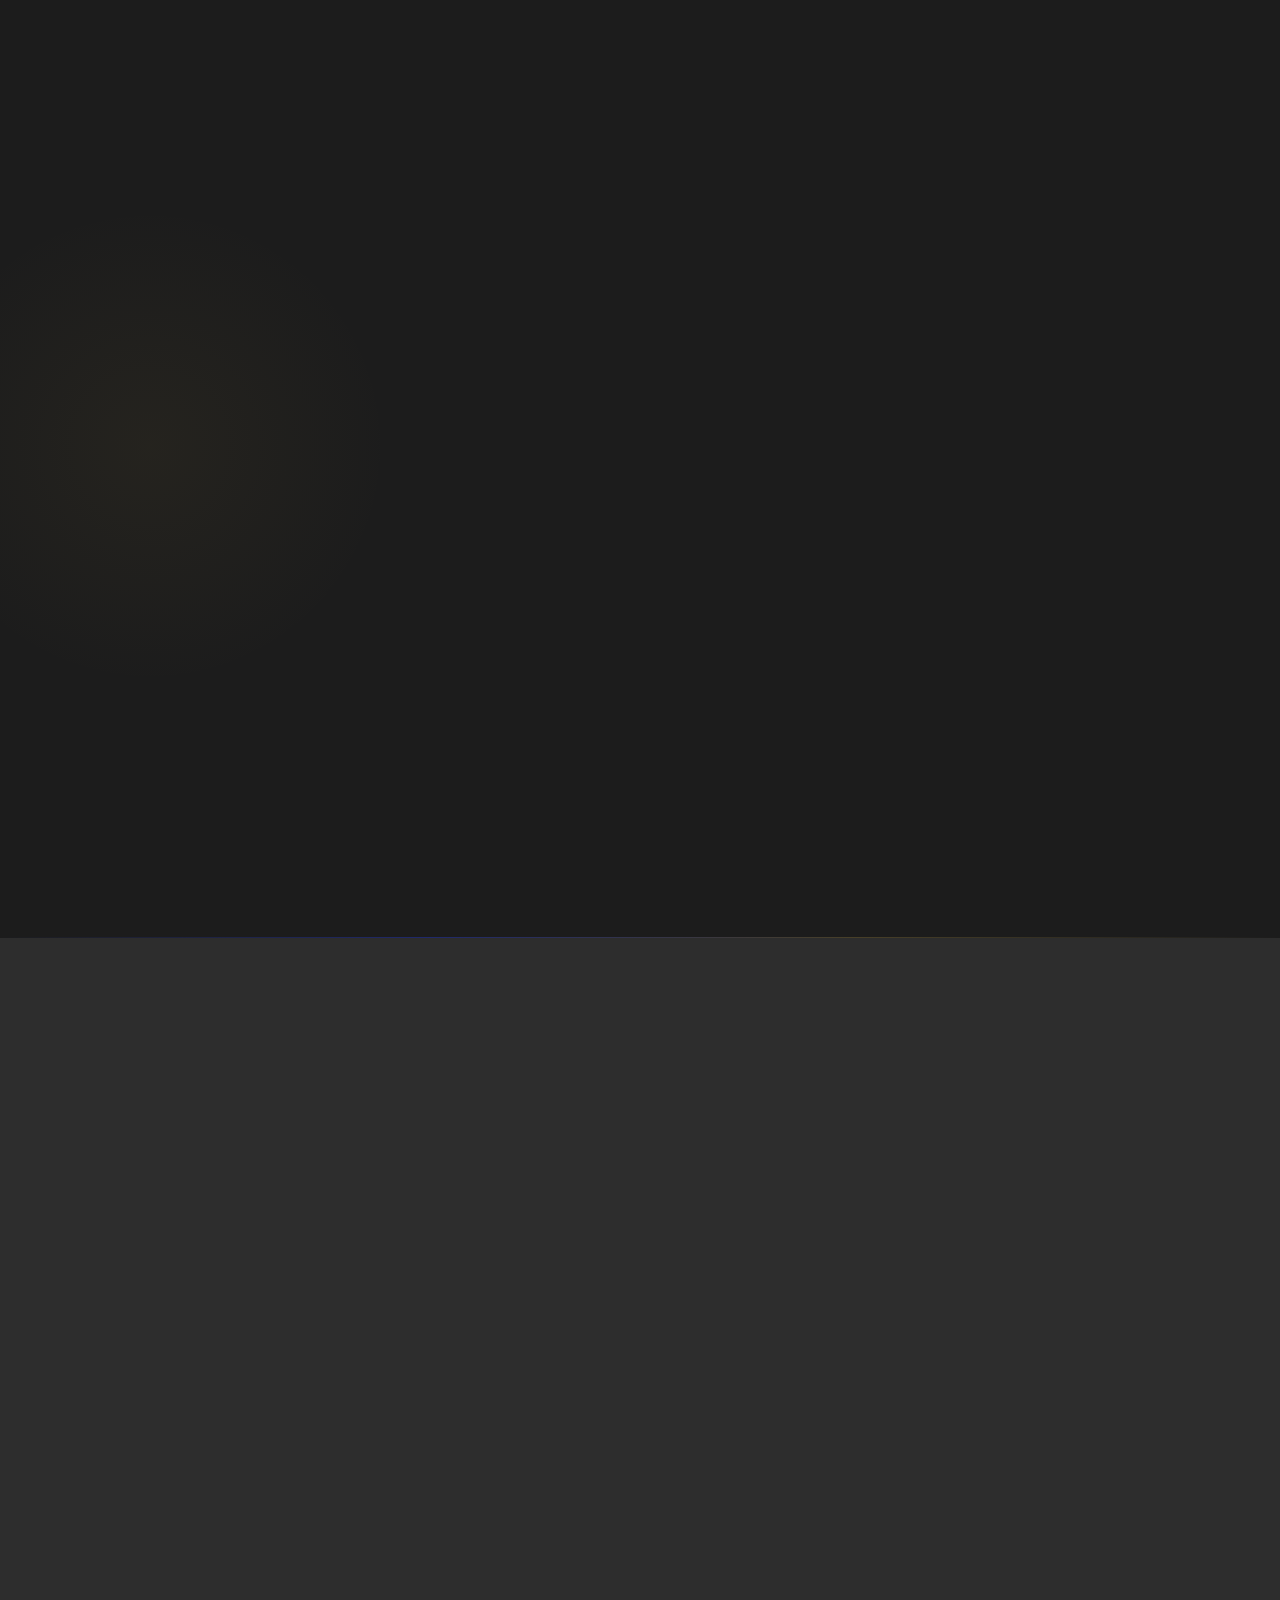
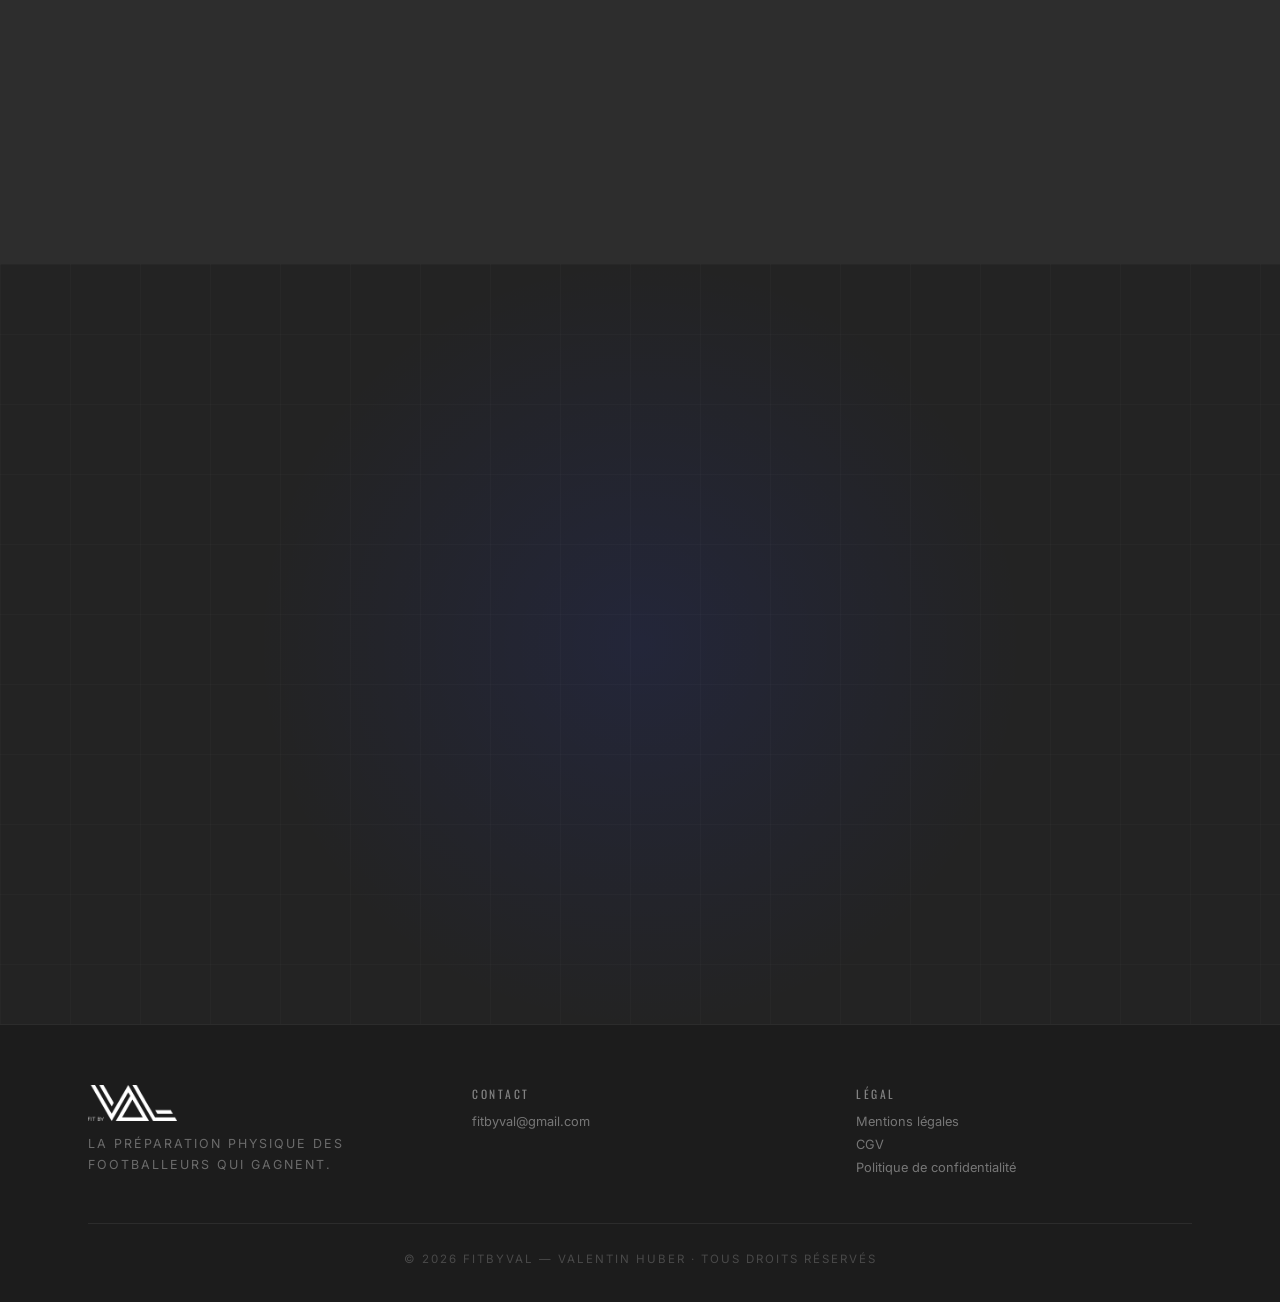
==== commit 44162bce: "Met à jour favicon (logo-favicon 64×64) et ajoute og-image.jpg 1200×630 pour les previews de partage" ====
--- a/index.html
+++ b/index.html
@@ -12,7 +12,9 @@
   <meta property="og:type" content="product">
   <meta property="og:title" content="OFF-SEASON Football Edition 1 — FITBYVAL">
   <meta property="og:description" content="6 semaines de préparation physique football. La méthode utilisée par des pros comme Mamadou Sarr (Chelsea) et Abakar Sylla. Explosivité, force et vitesse.">
-  <meta property="og:image" content="https://fitbyval.com/fitbyval-preparation-physique-football.webp">
+  <meta property="og:image" content="https://fitbyval.com/og-image.jpg">
+  <meta property="og:image:width" content="1200">
+  <meta property="og:image:height" content="630">
   <meta property="og:url" content="https://fitbyval.com/">
   <meta property="og:site_name" content="FITBYVAL">
   <meta property="og:locale" content="fr_FR">
@@ -21,7 +23,7 @@
   <meta name="twitter:card" content="summary_large_image">
   <meta name="twitter:title" content="OFF-SEASON Football Edition 1 — FITBYVAL">
   <meta name="twitter:description" content="6 semaines de préparation physique football. La méthode des pros par Valentin Huber.">
-  <meta name="twitter:image" content="https://fitbyval.com/fitbyval-preparation-physique-football.webp">
+  <meta name="twitter:image" content="https://fitbyval.com/og-image.jpg">
 
   <link rel="preconnect" href="https://fonts.googleapis.com">
   <link rel="preconnect" href="https://fonts.gstatic.com" crossorigin>
--- a/style.css
+++ b/style.css
@@ -1167,7 +1167,7 @@
   .phases-grid { grid-template-columns:1fr; }
   .why-grid { grid-template-columns:1fr; gap:16px; }
   .coach-grid { grid-template-columns:1fr; }
-  .coach-img-wrapper { aspect-ratio:16/9; }
+  .coach-img-wrapper { aspect-ratio:2/3; width:100%; max-width:400px; margin:0 auto; }
   .format-grid { grid-template-columns:1fr; }
   .testimonials-grid { grid-template-columns:1fr; }
   .confiance-carousel { padding:0 44px; }
@@ -1189,6 +1189,7 @@
   .final-btn { padding:18px 46px; }
   .final-cta { padding:70px 0; }
   .coach-section::after { display:none; }
+  .coach-img { object-position:center center; }
   .confiance-slide { flex:0 0 calc(100% - 0px); }
   .confiance-carousel { padding:0 40px; }
   .phases-grid { grid-template-columns:1fr; }
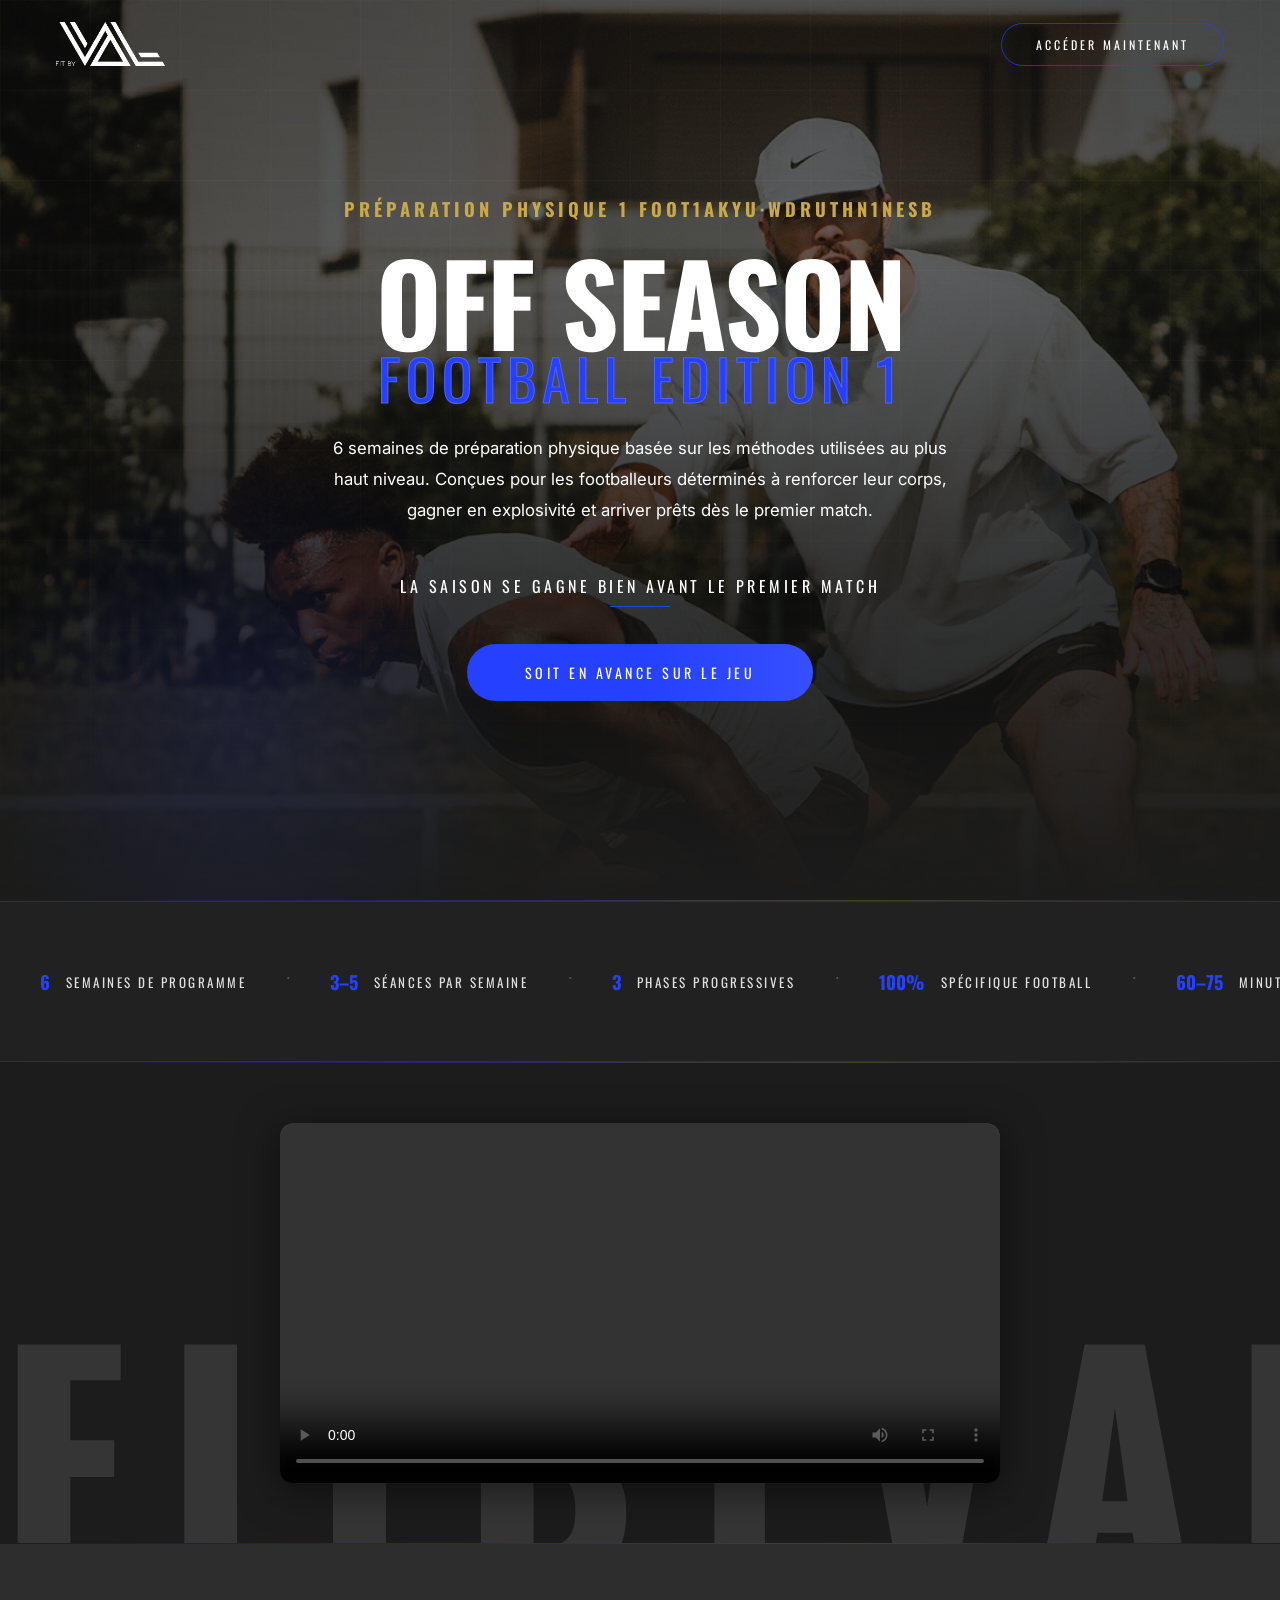
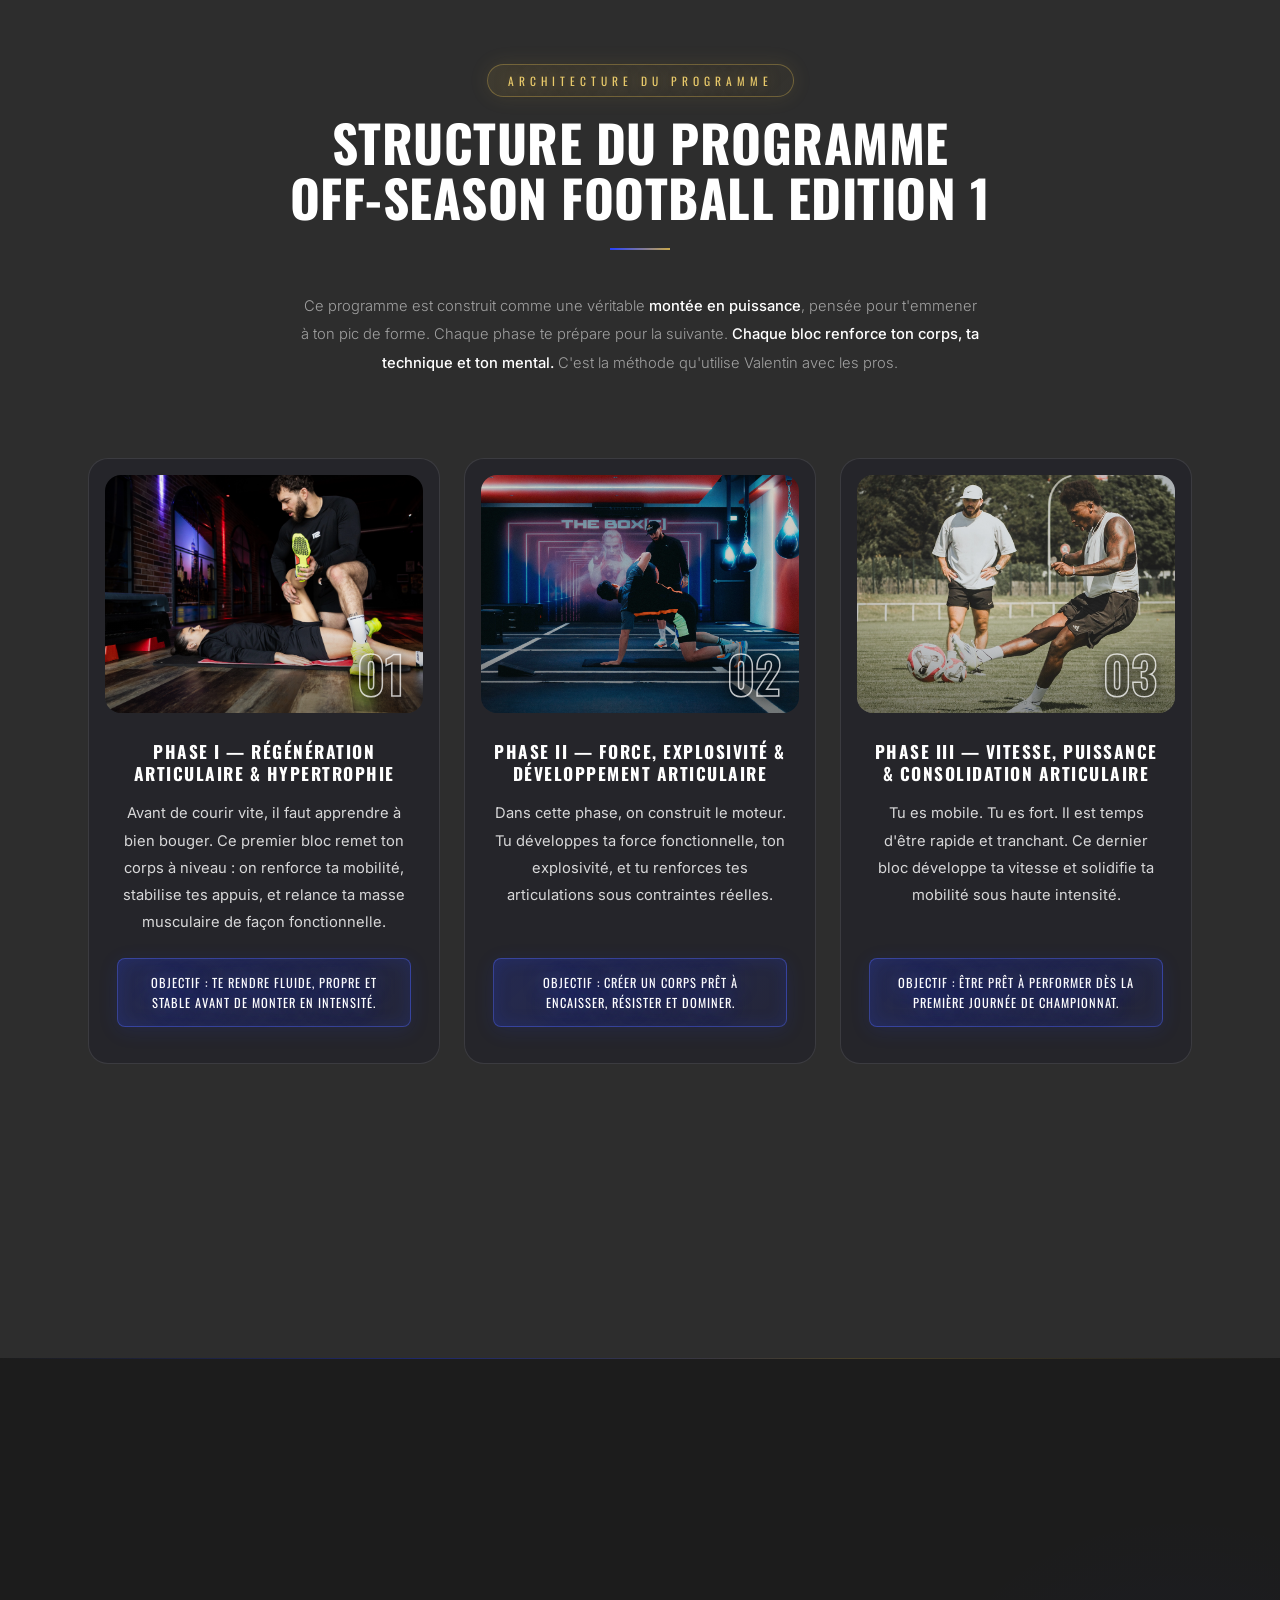
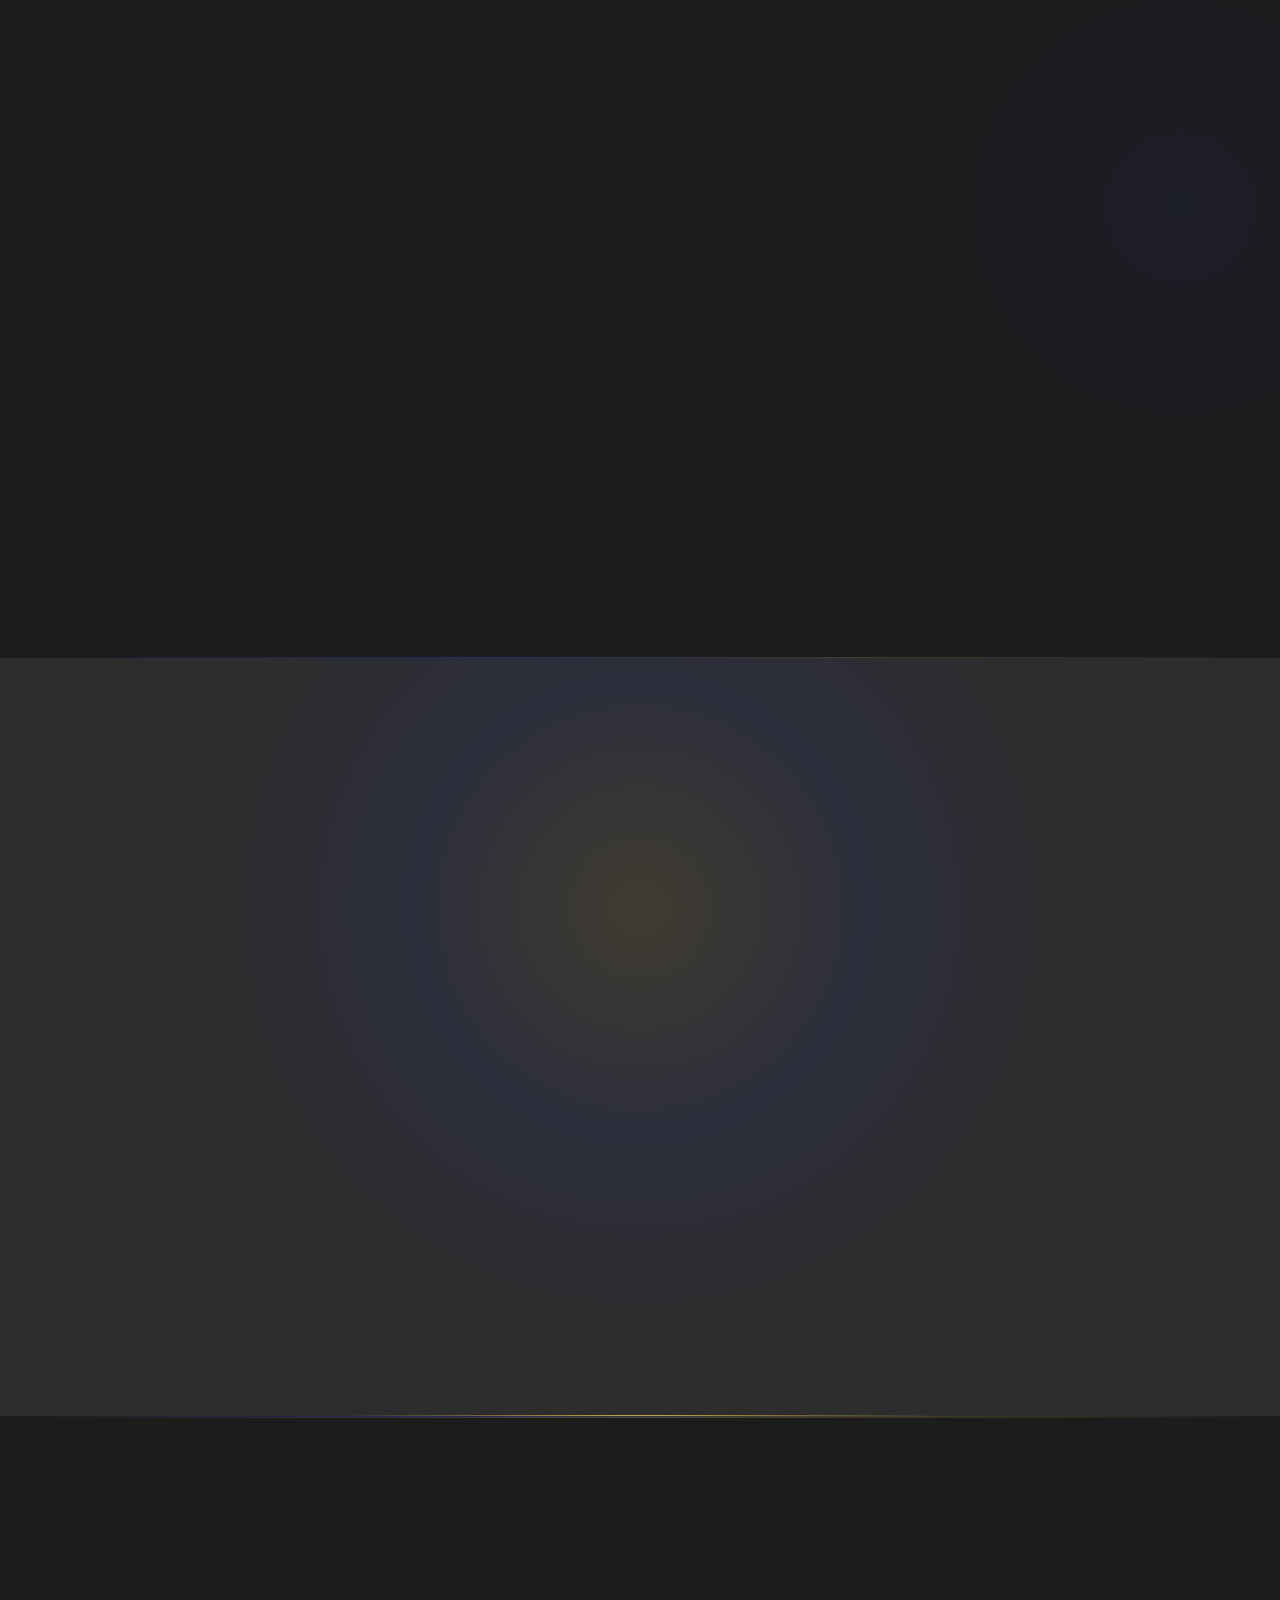
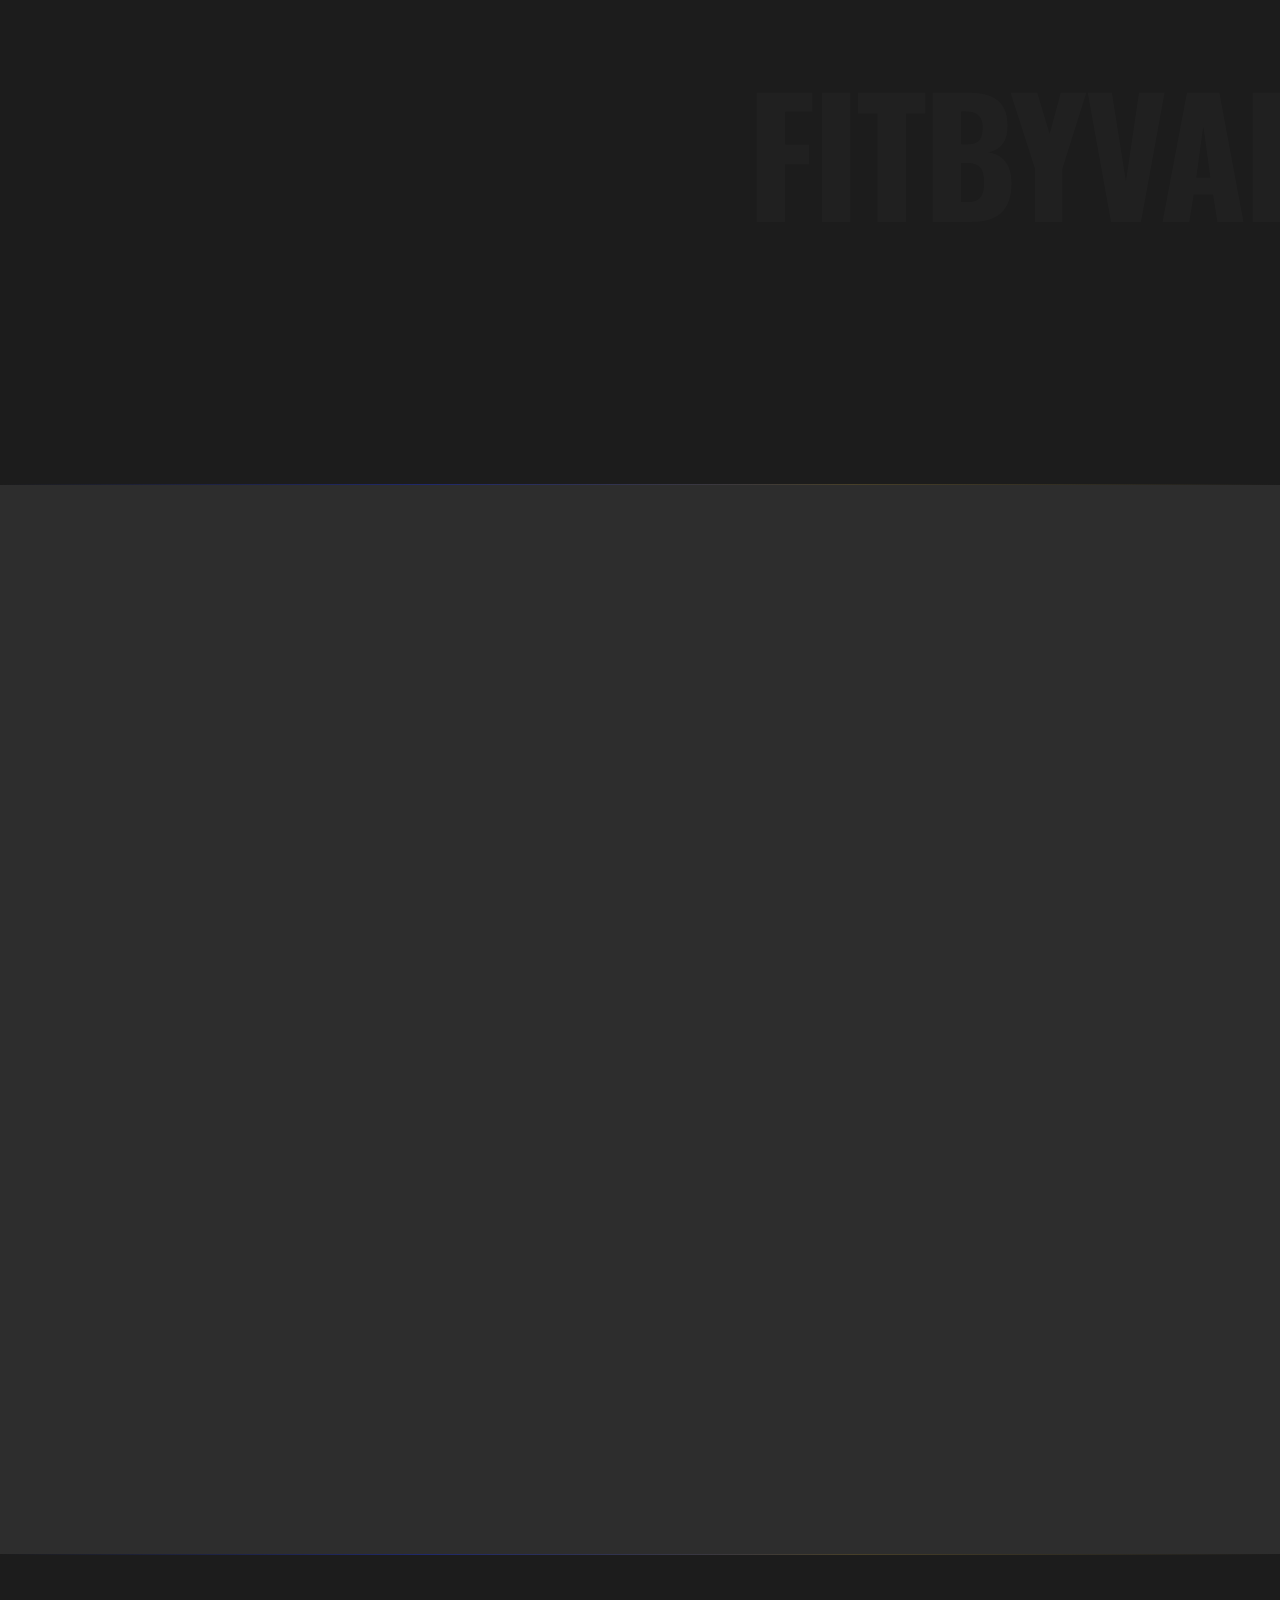
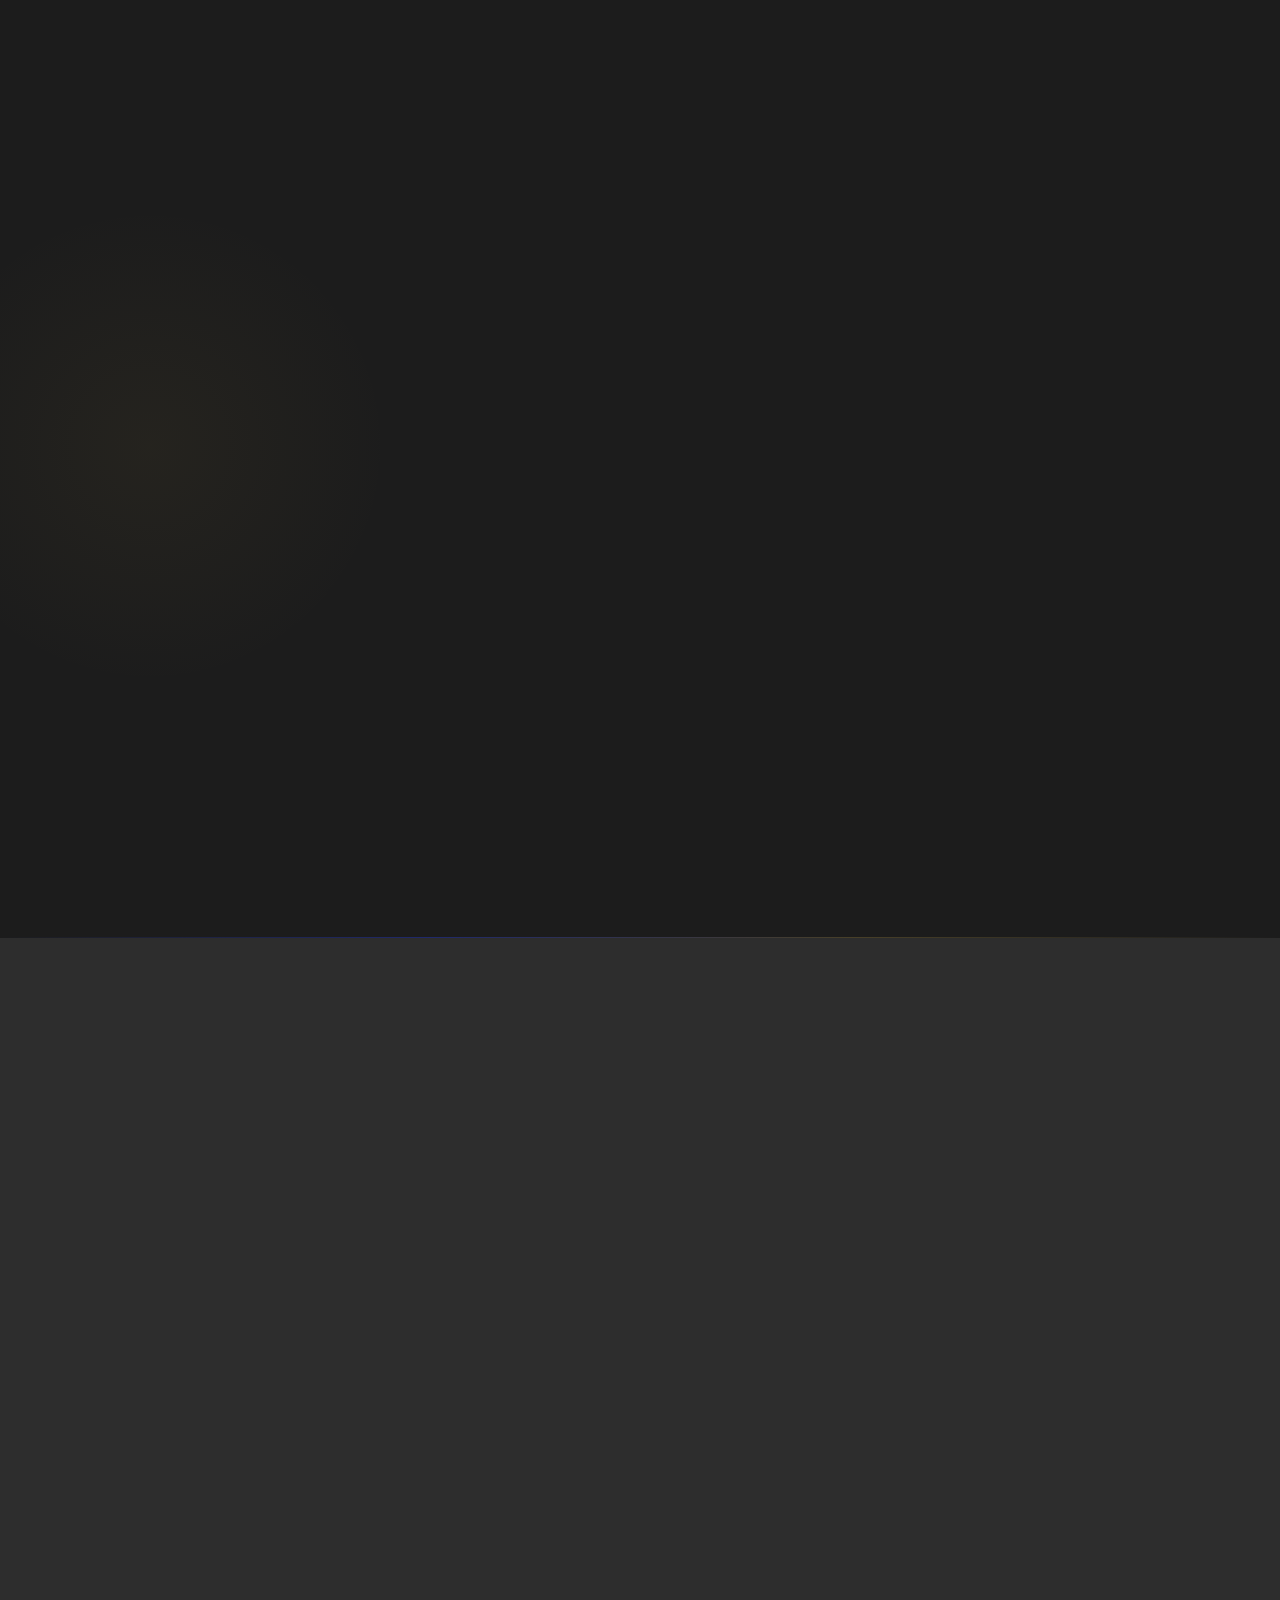
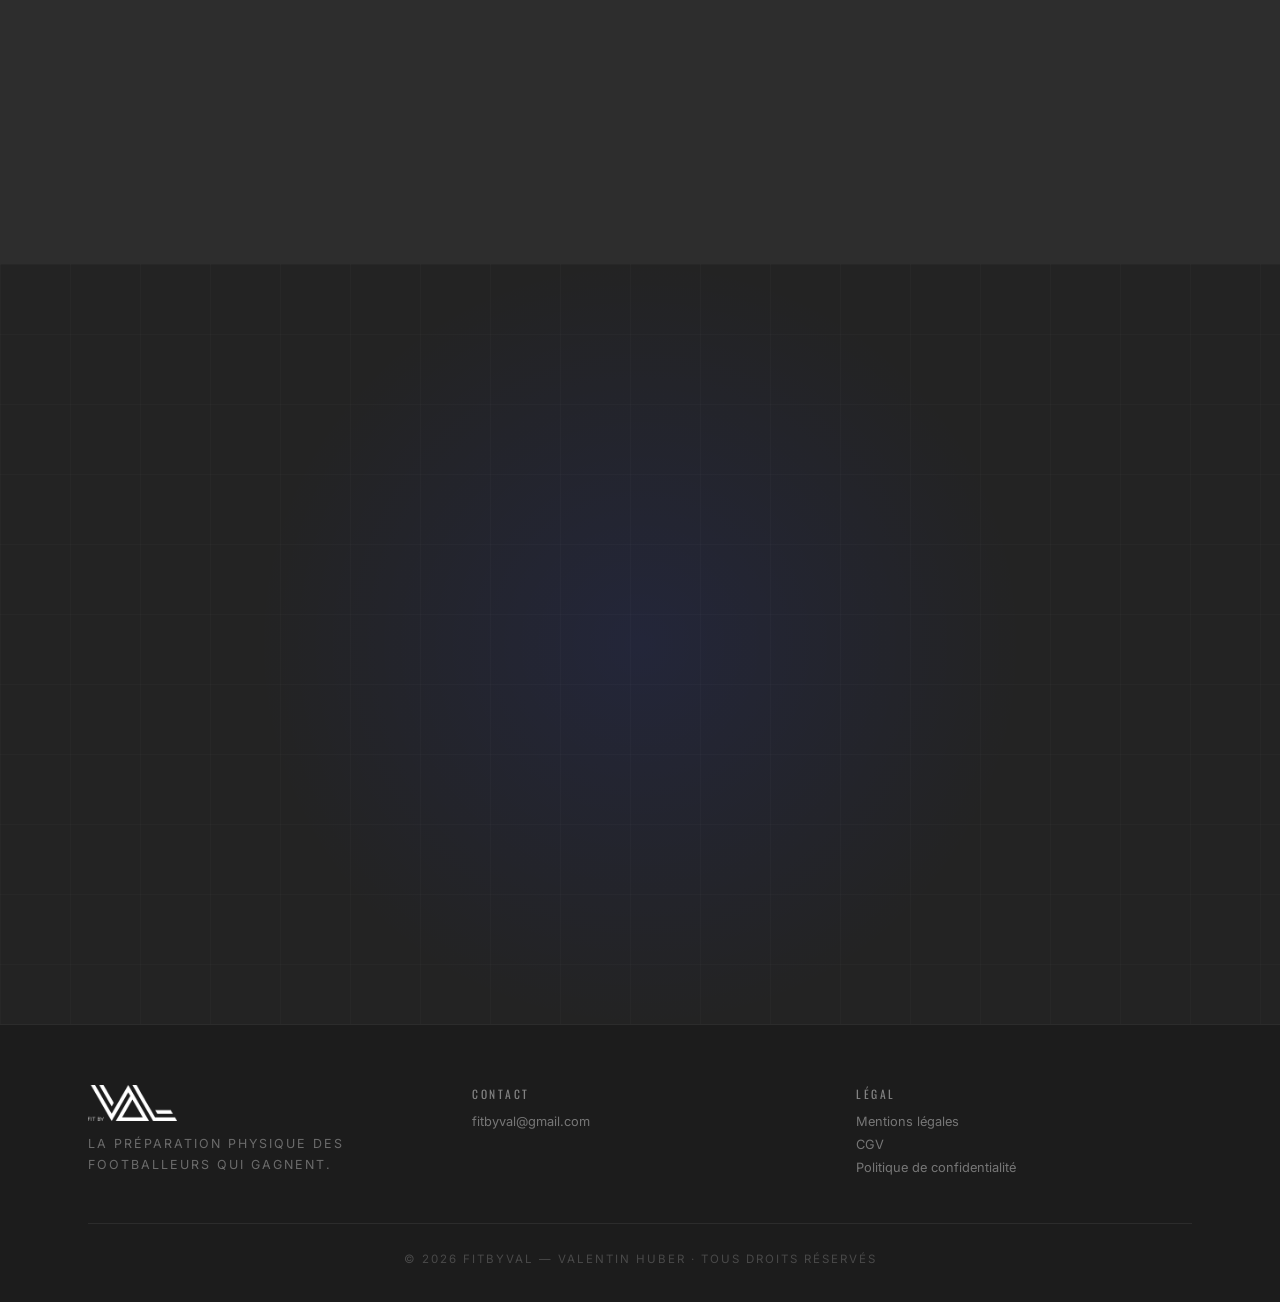
==== commit bce36fd0: "Affiche prix barré 497€ et prix réduit 347€ sur le bouton CTA Co-Authored-By: Claude Sonnet 4.6 <nor" ====
--- a/index.html
+++ b/index.html
@@ -503,7 +503,7 @@
     <h2 class="section-title">Soit en avance<br>sur le jeu</h2>
     <div class="section-line center"></div>
     <p class="final-cta-desc">Rejoins les footballeurs qui préparent leur saison avec la méthode FITBYVAL.<br>6 semaines pour transformer ton corps et dominer dès le premier match.</p>
-    <a href="https://fitbyval.podia.com/off-season-football-edition-1/buy" class="final-btn">Accéder au programme — 497 €</a>
+    <a href="https://fitbyval.podia.com/off-season-football-edition-1/buy" class="final-btn">Accéder au programme — <s style="opacity:.55;font-weight:400;">497 €</s> <span style="color:#fff;">347 €</span></a>
   </div>
 </section>
 
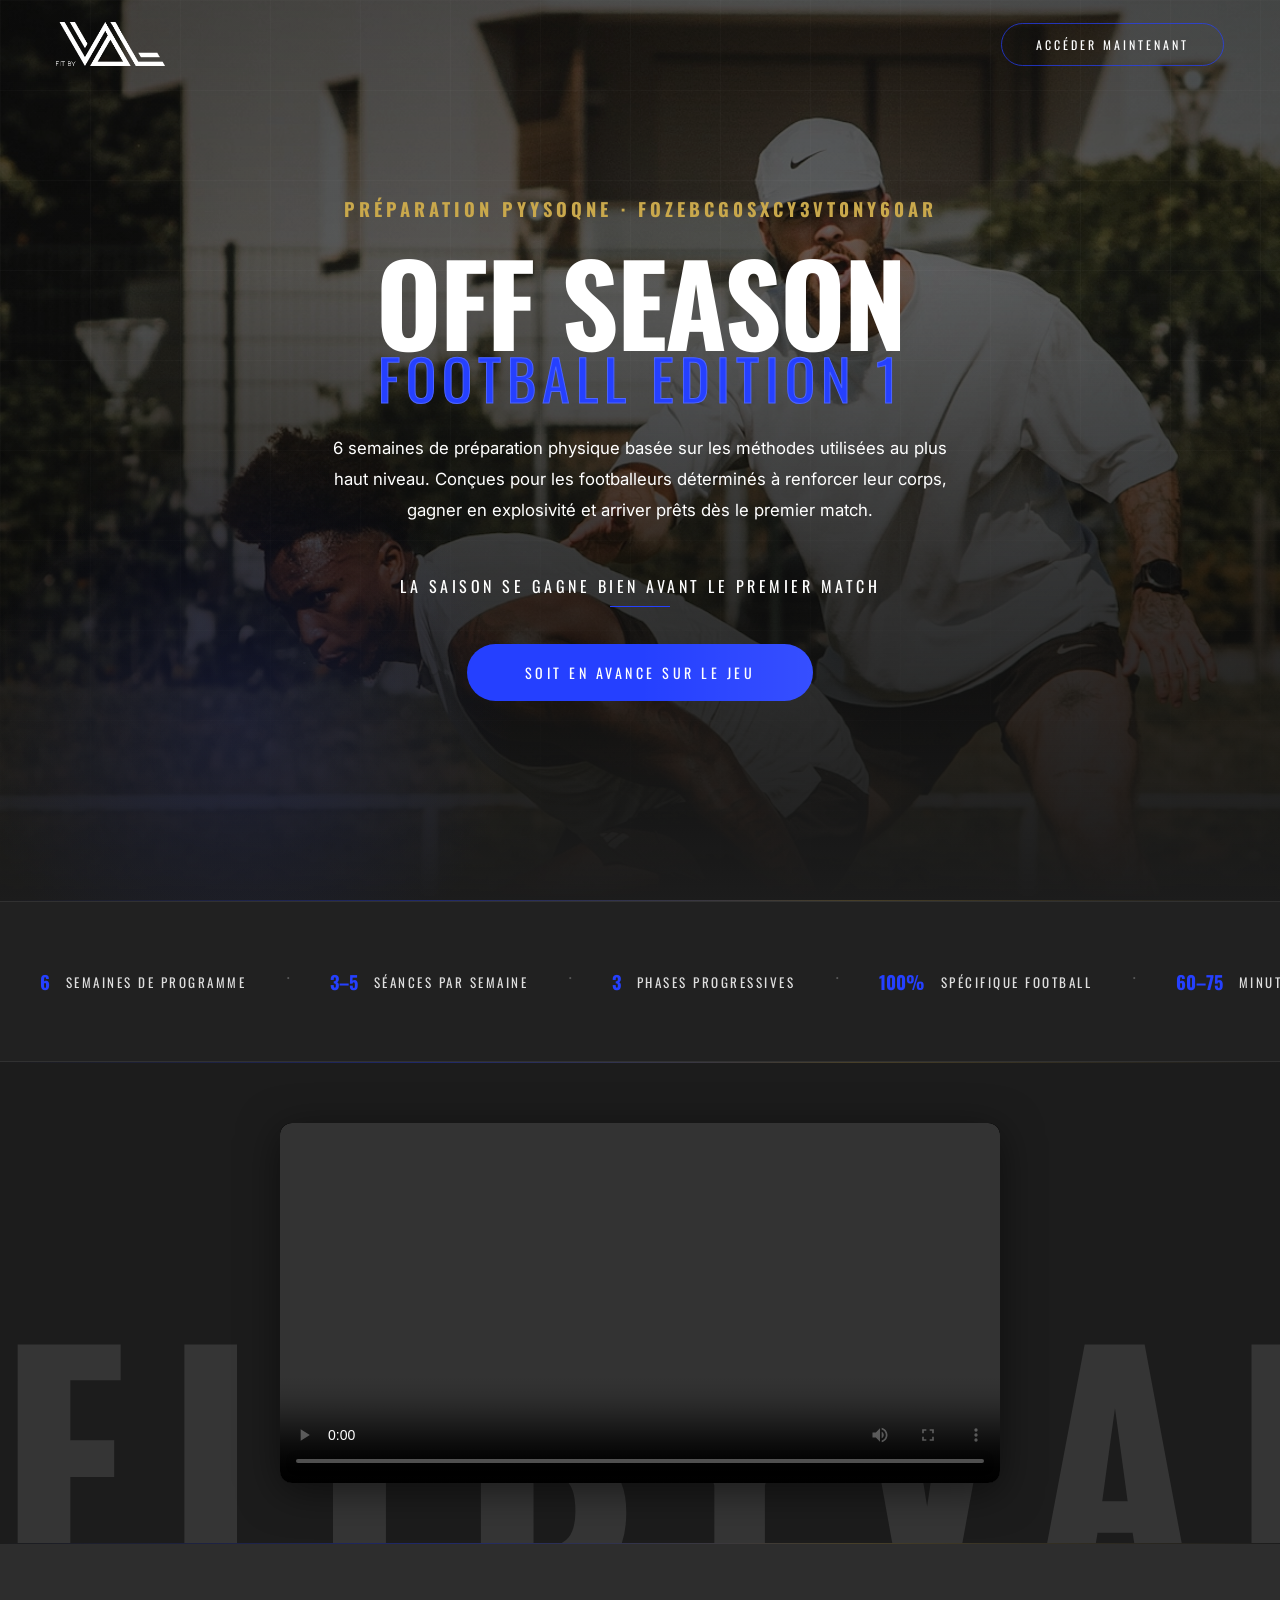
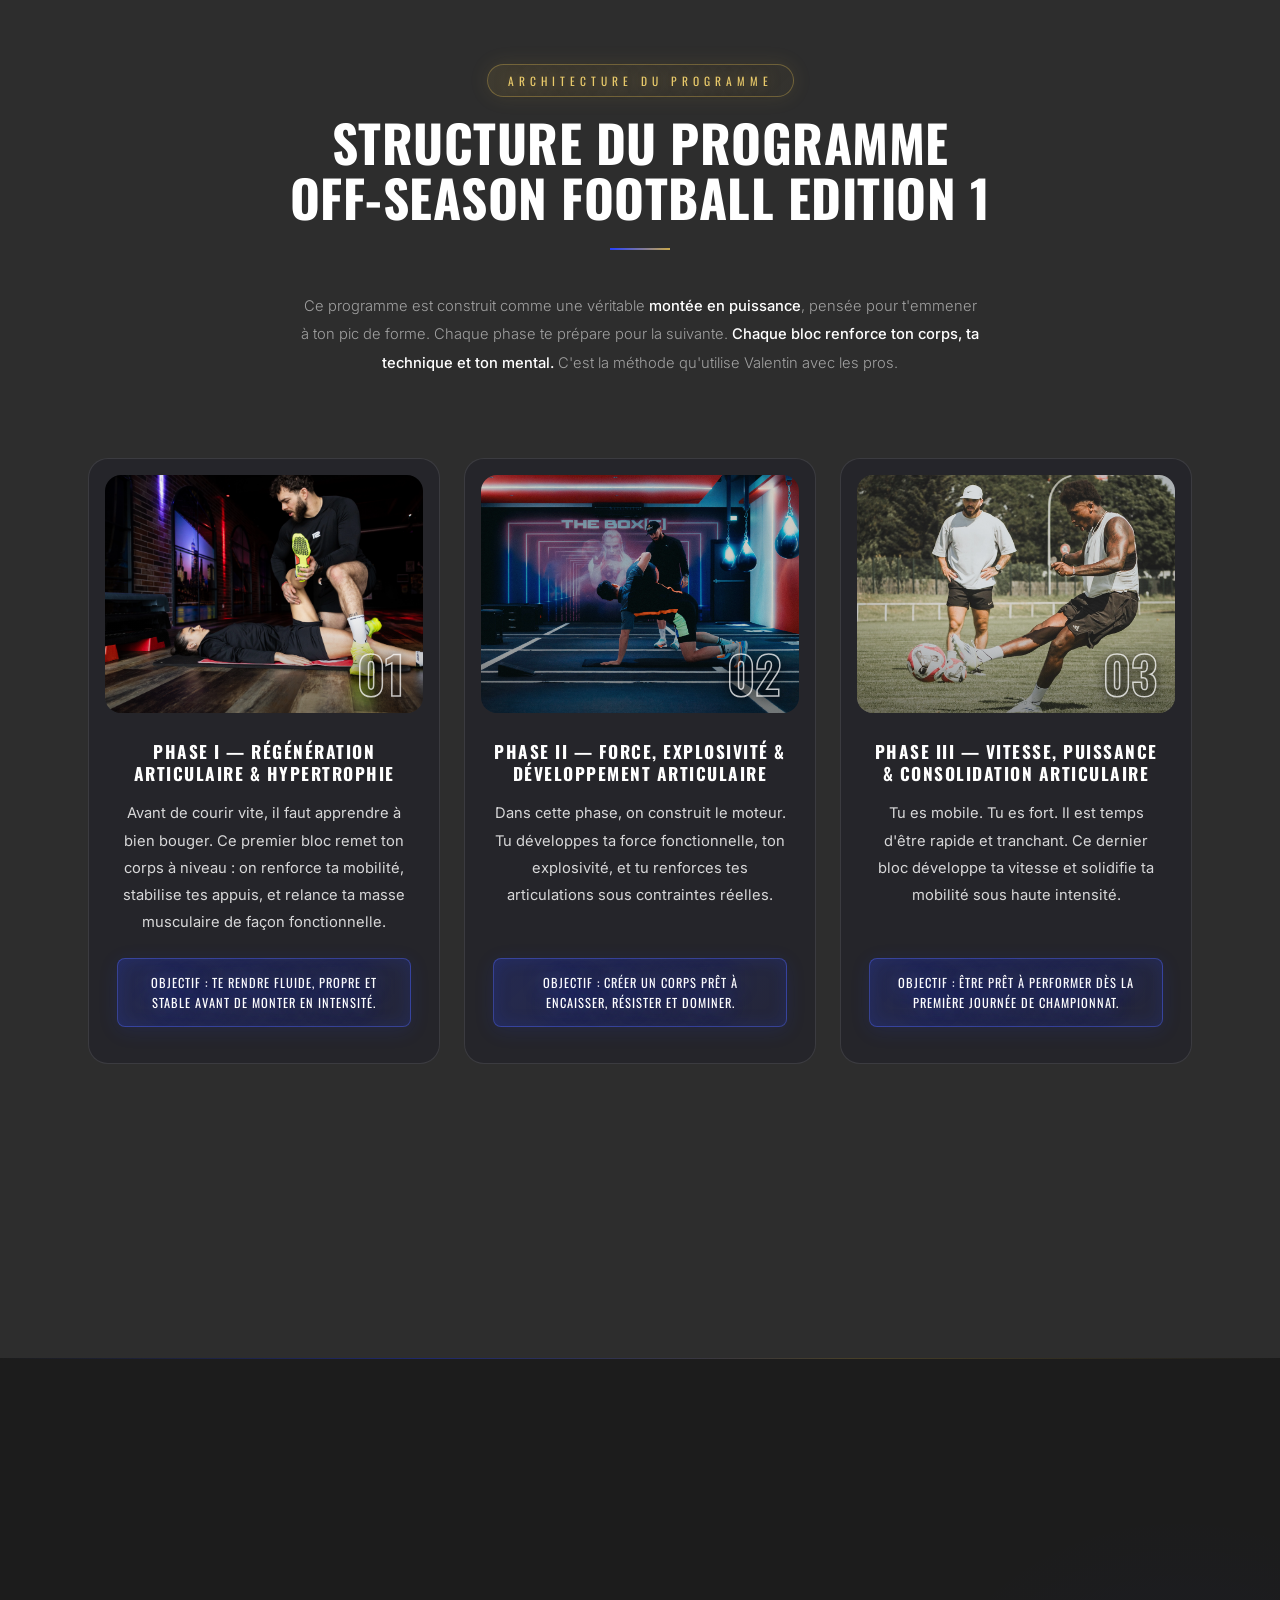
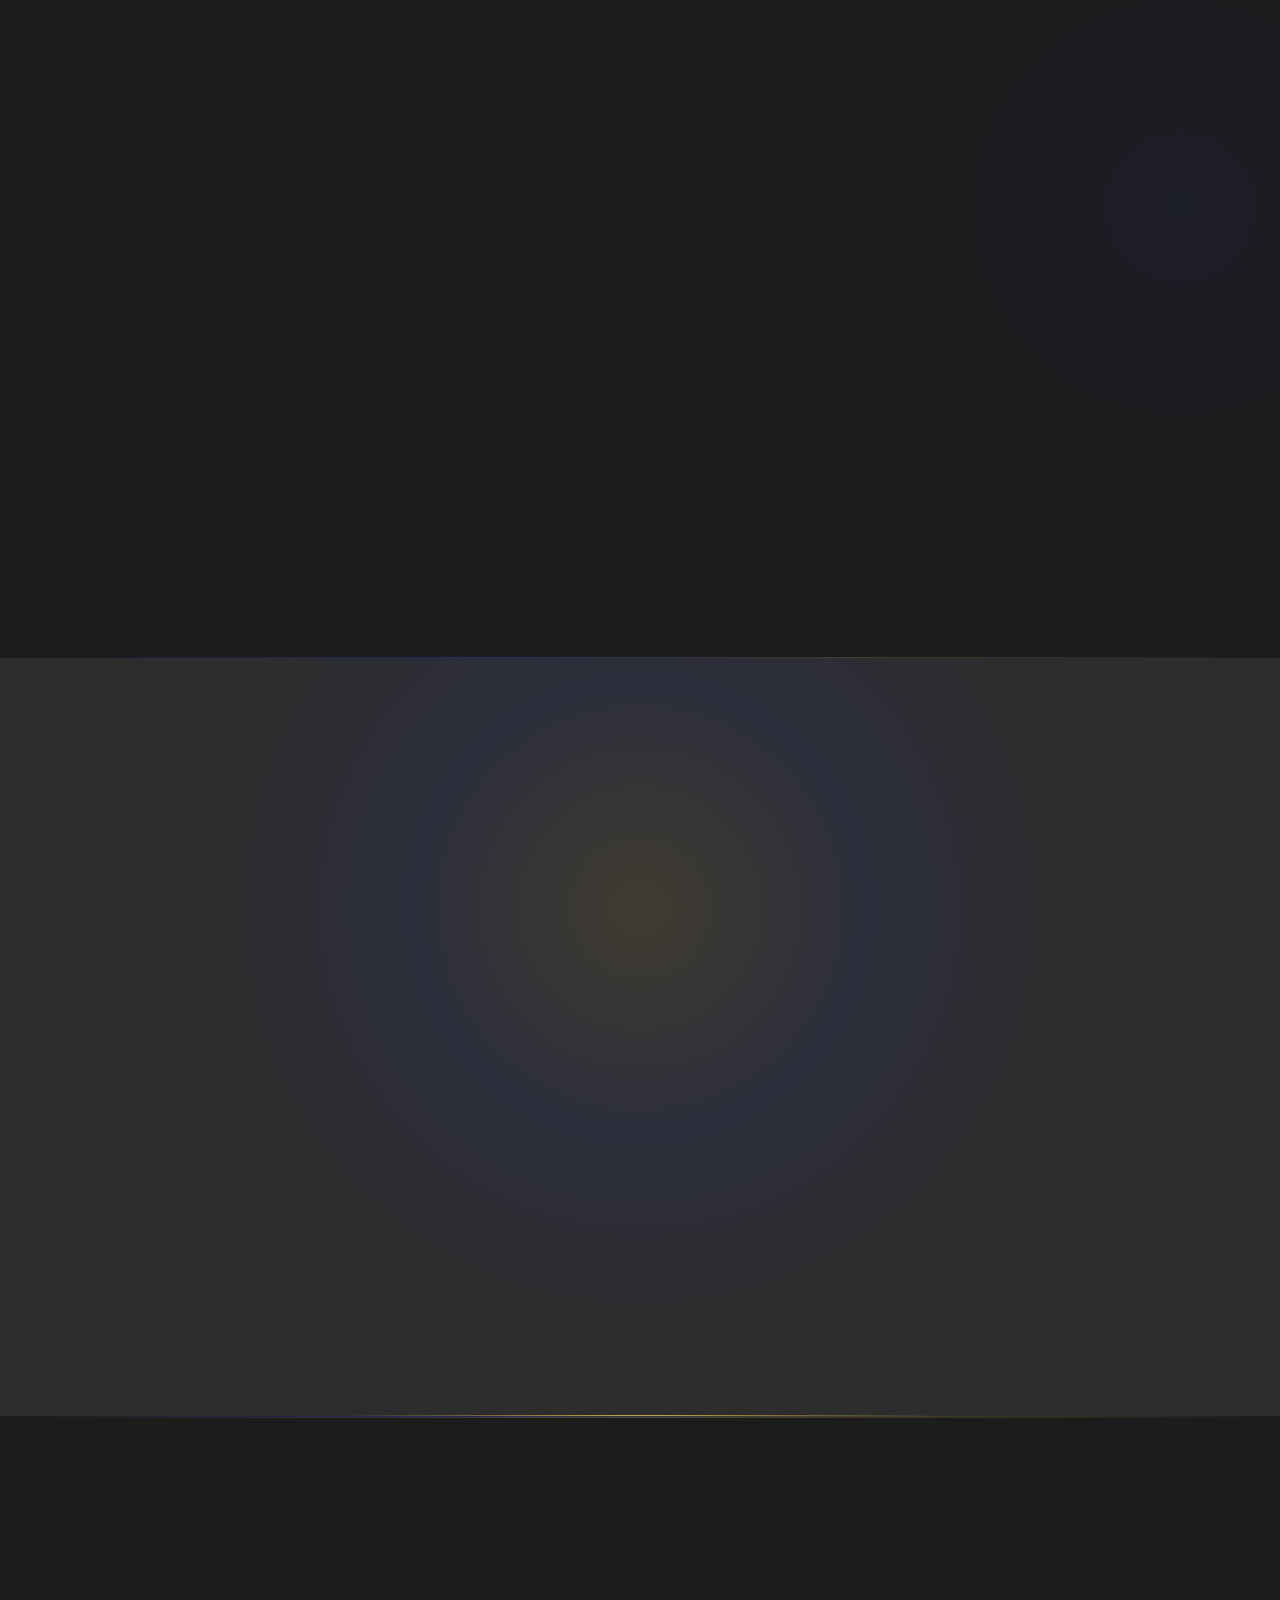
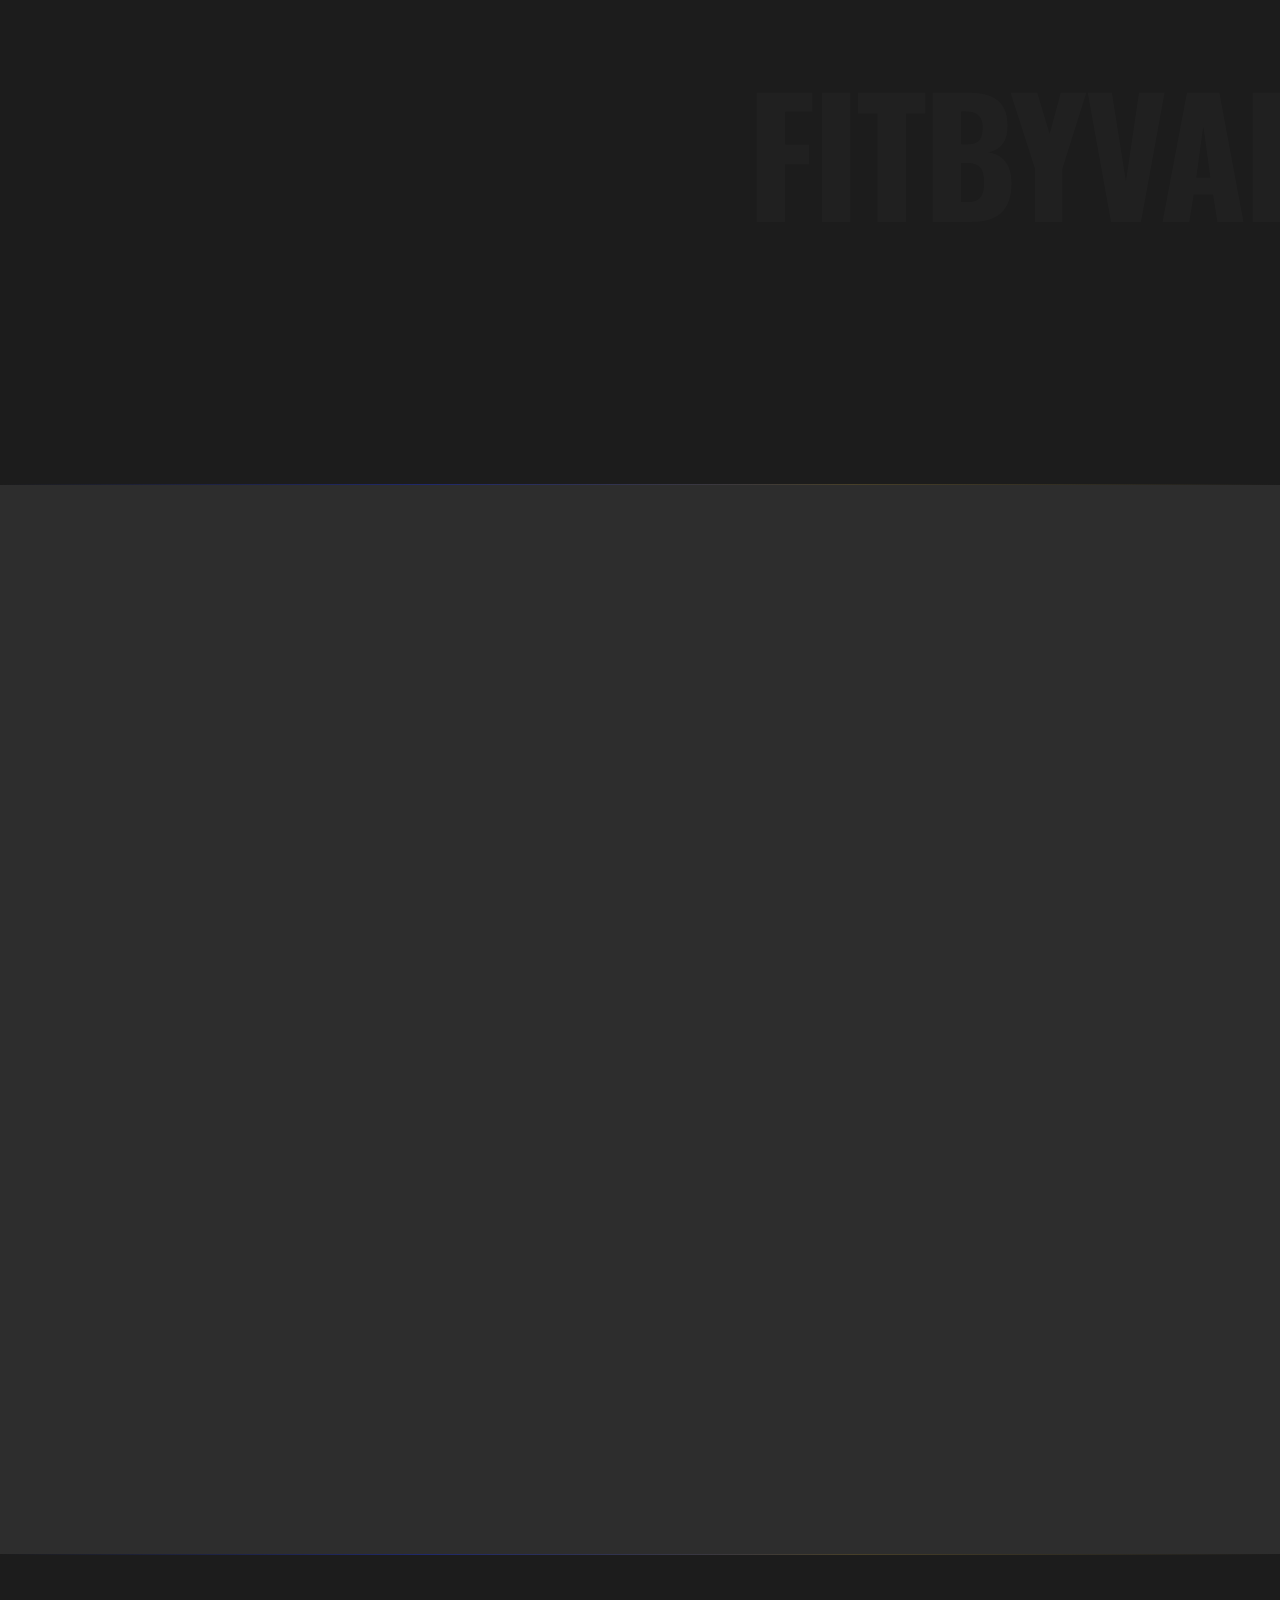
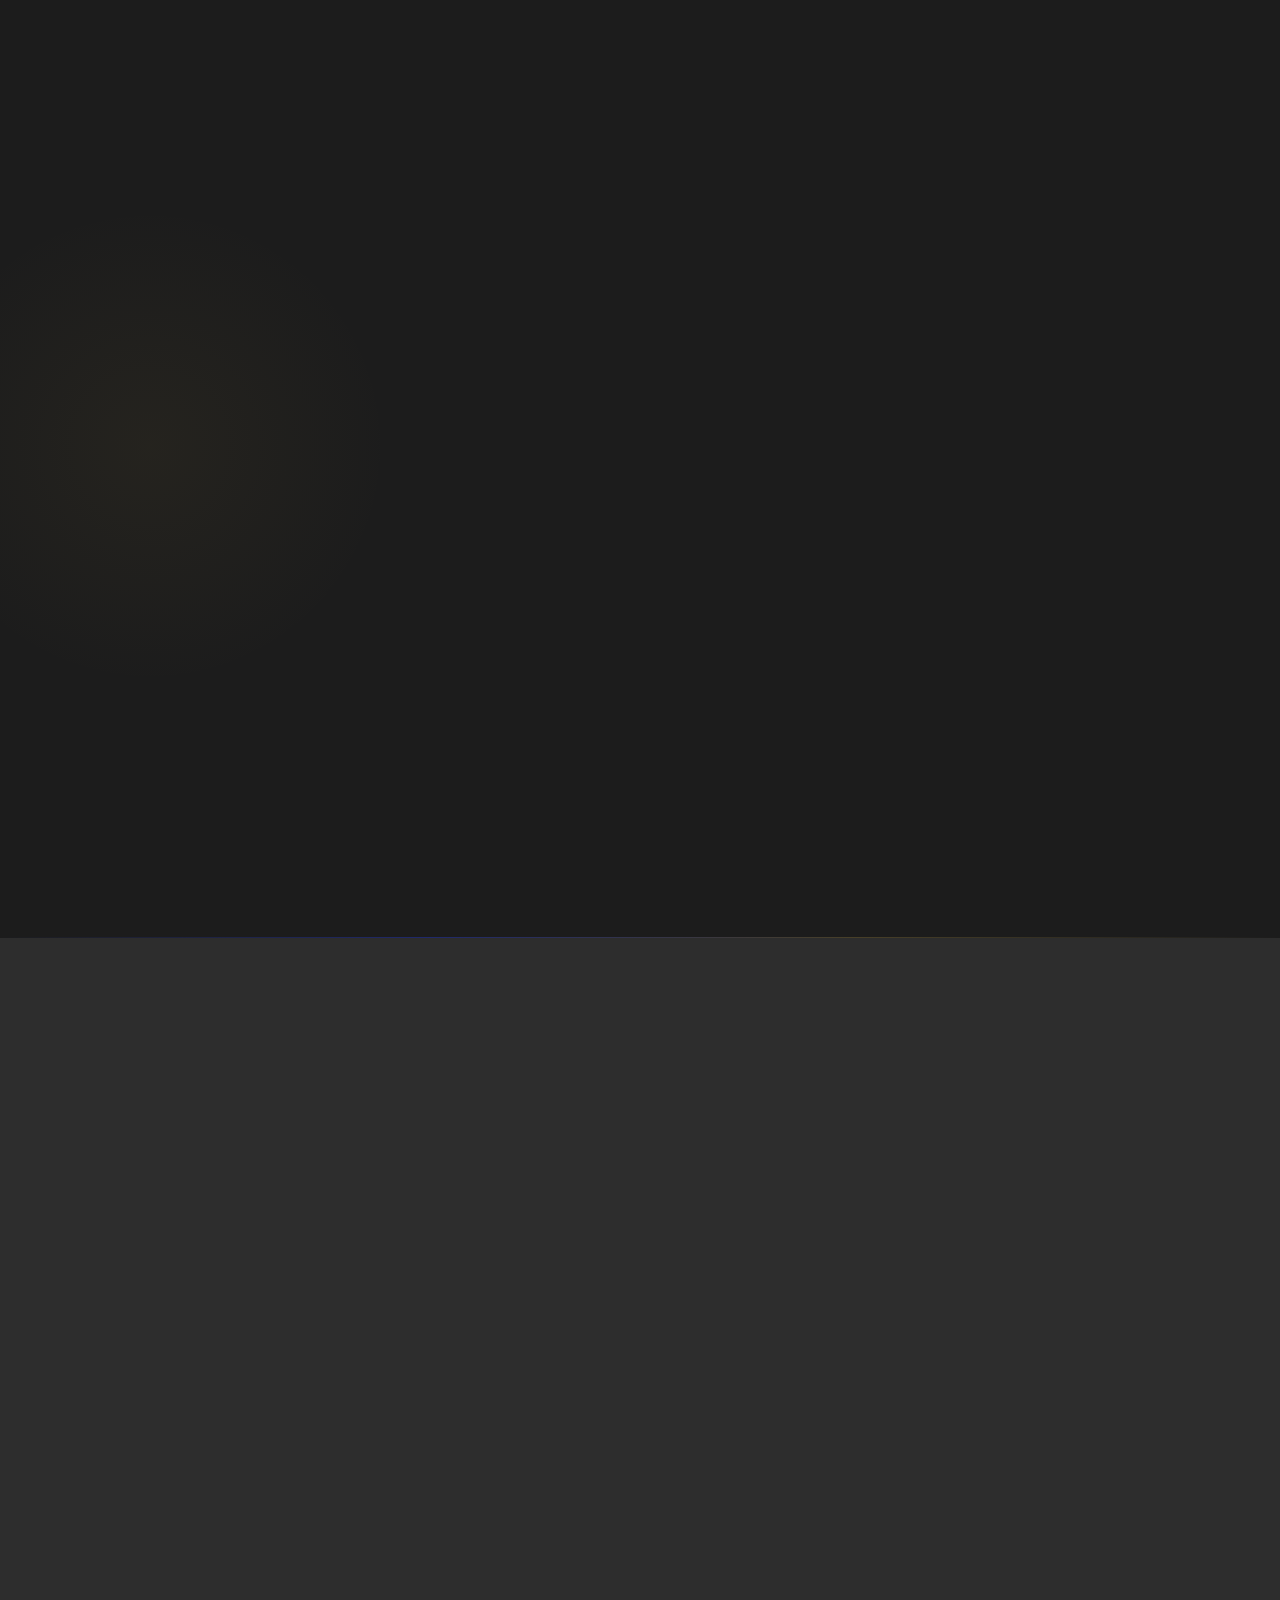
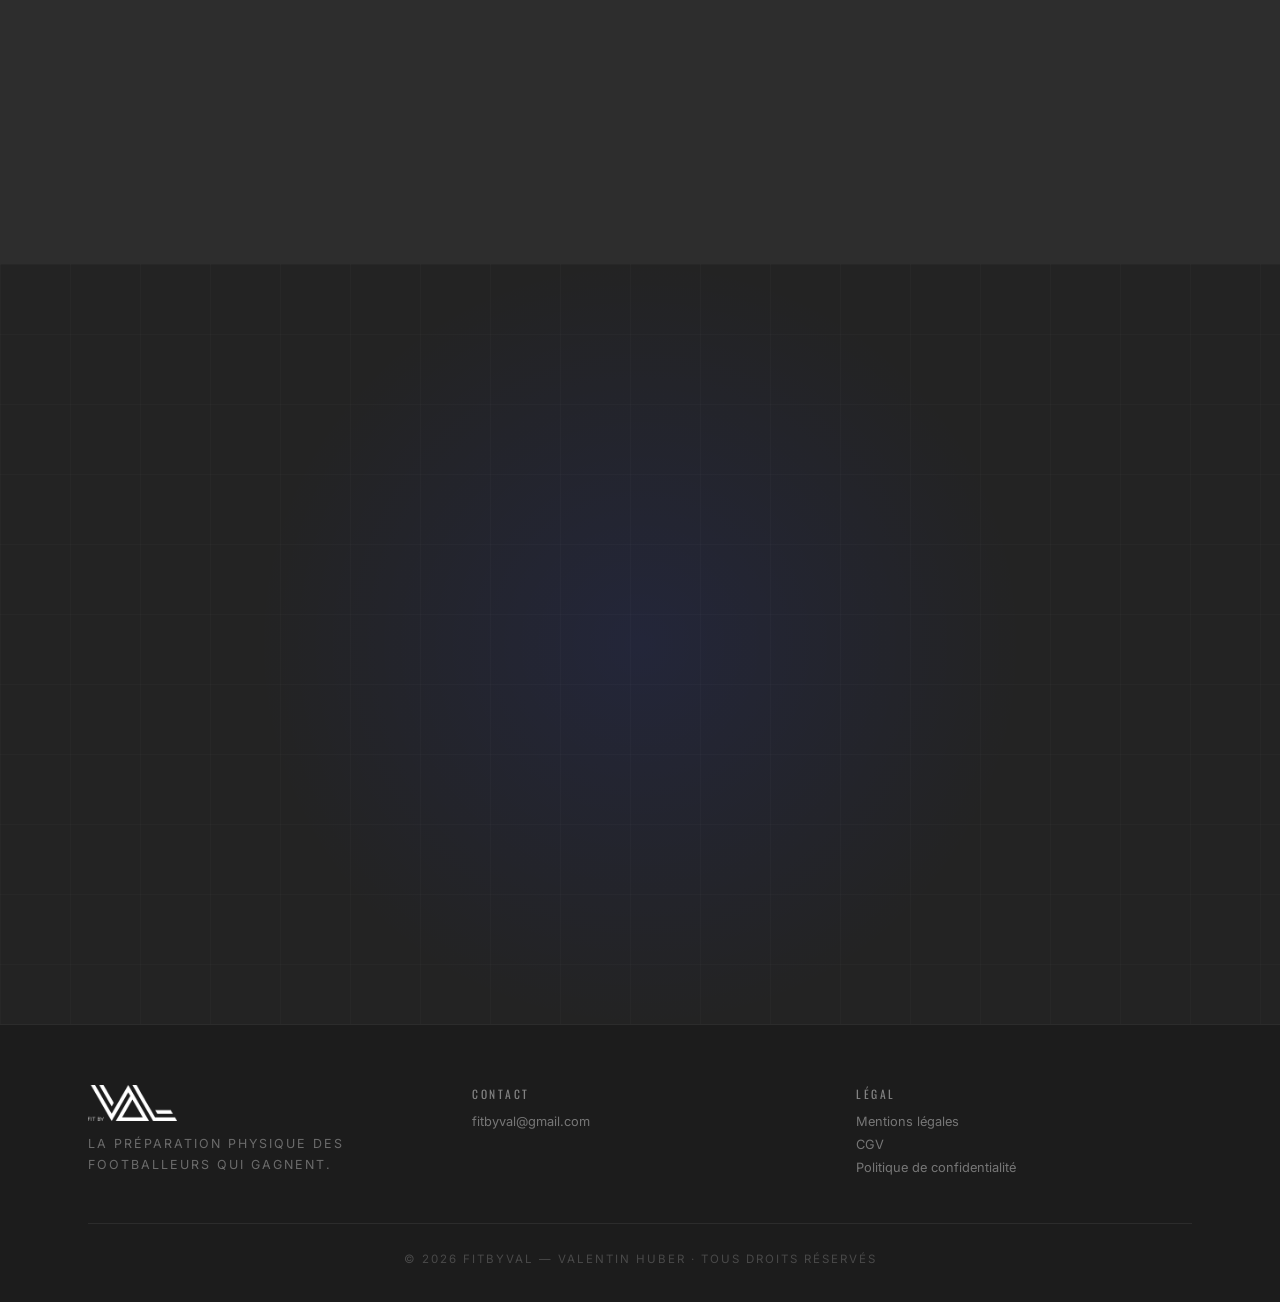
==== commit d089a03a: "Retire la promotion et remet le prix normal de 497 € sur le CTA final Co-Authored-By: Claude Fable 5" ====
--- a/index.html
+++ b/index.html
@@ -503,7 +503,7 @@
     <h2 class="section-title">Soit en avance<br>sur le jeu</h2>
     <div class="section-line center"></div>
     <p class="final-cta-desc">Rejoins les footballeurs qui préparent leur saison avec la méthode FITBYVAL.<br>6 semaines pour transformer ton corps et dominer dès le premier match.</p>
-    <a href="https://fitbyval.podia.com/off-season-football-edition-1/buy" class="final-btn">Accéder au programme — <s style="opacity:.55;font-weight:400;">497 €</s> <span style="color:#fff;">347 €</span></a>
+    <a href="https://fitbyval.podia.com/off-season-football-edition-1/buy" class="final-btn">Accéder au programme — 497 €</a>
   </div>
 </section>
 
